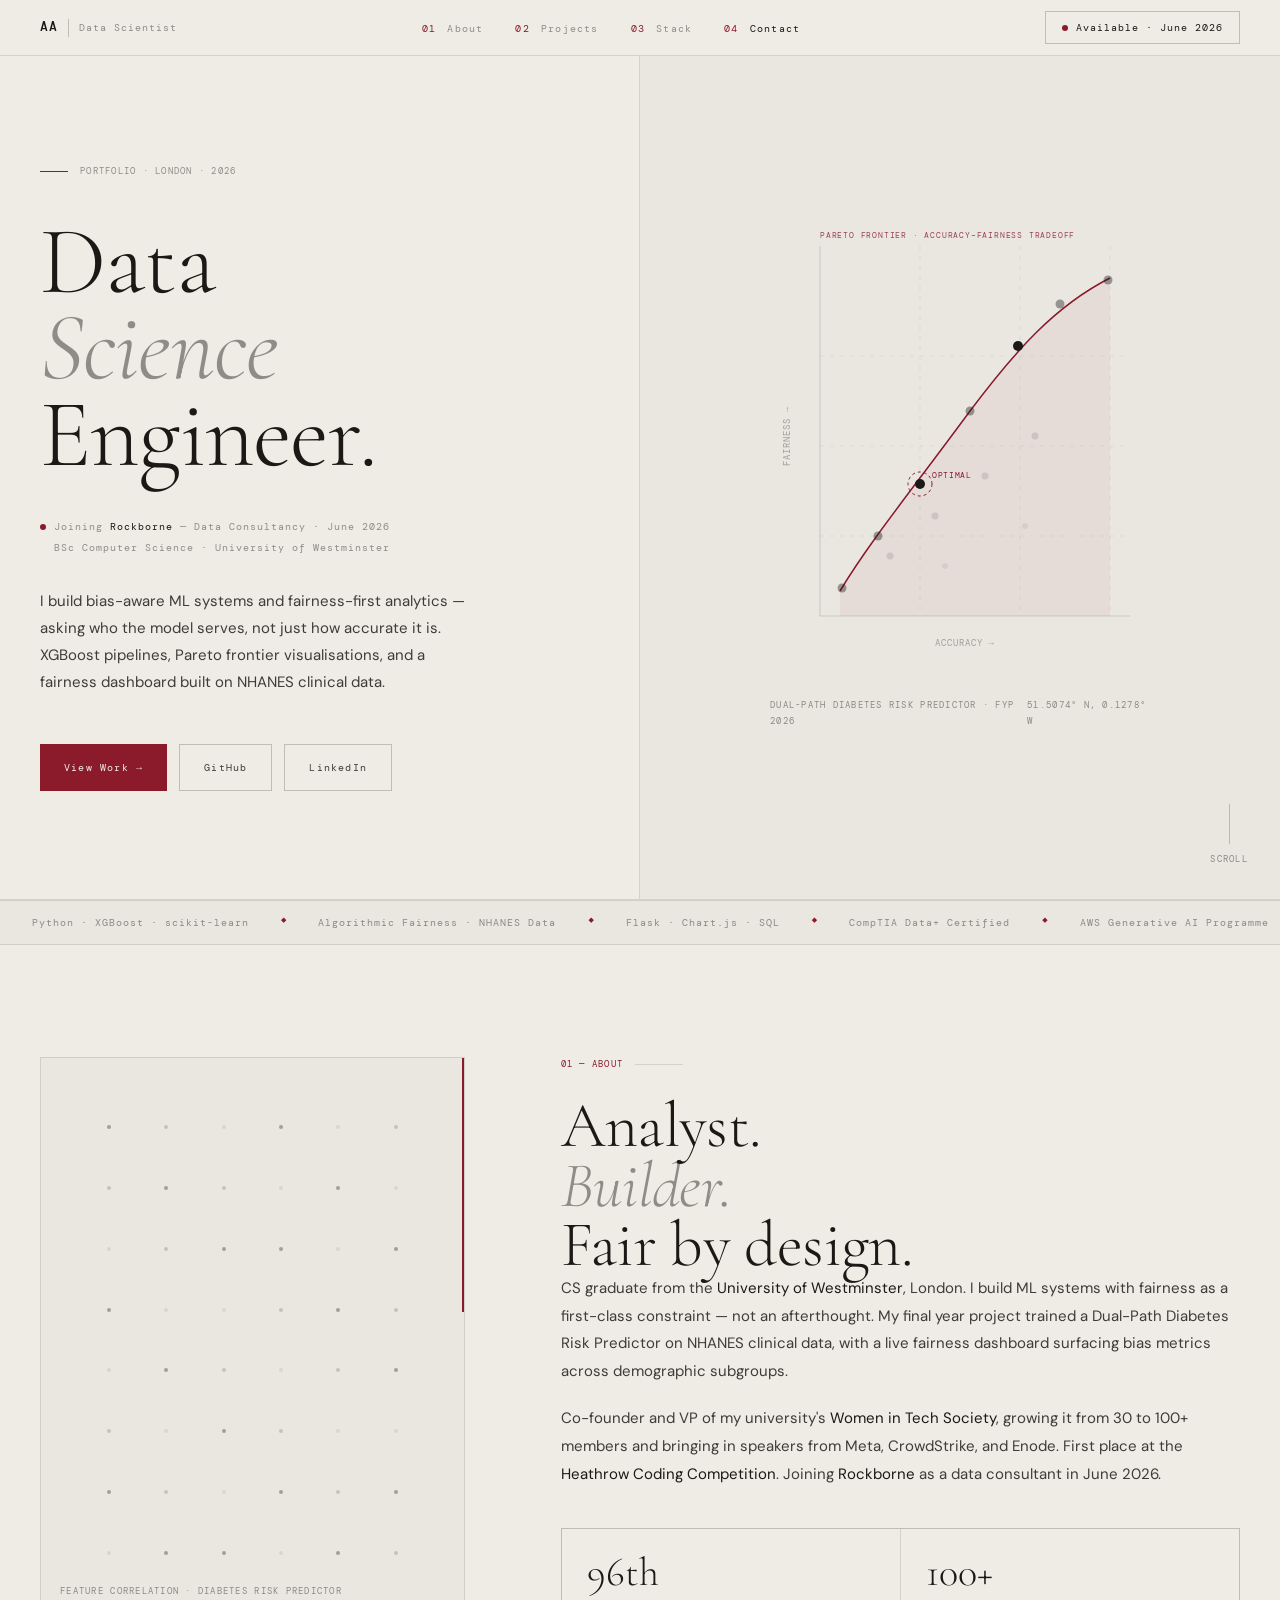
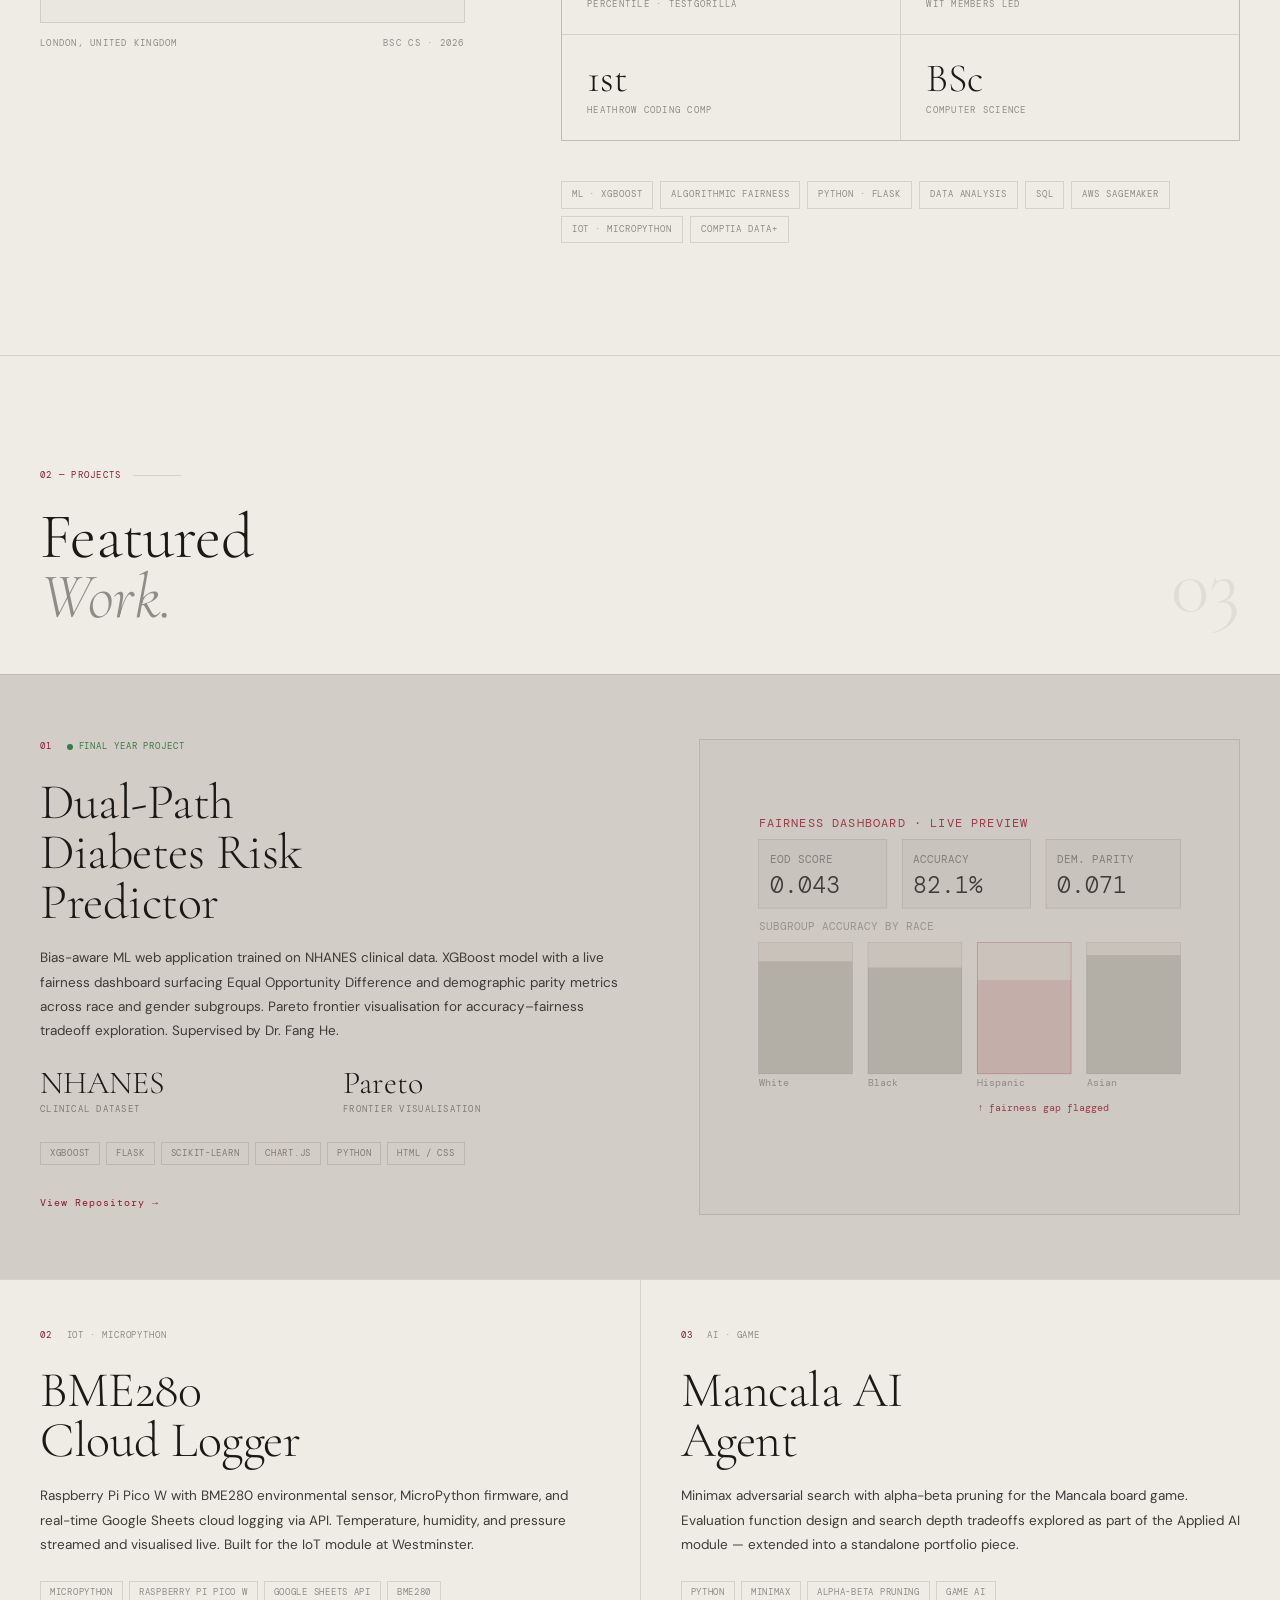
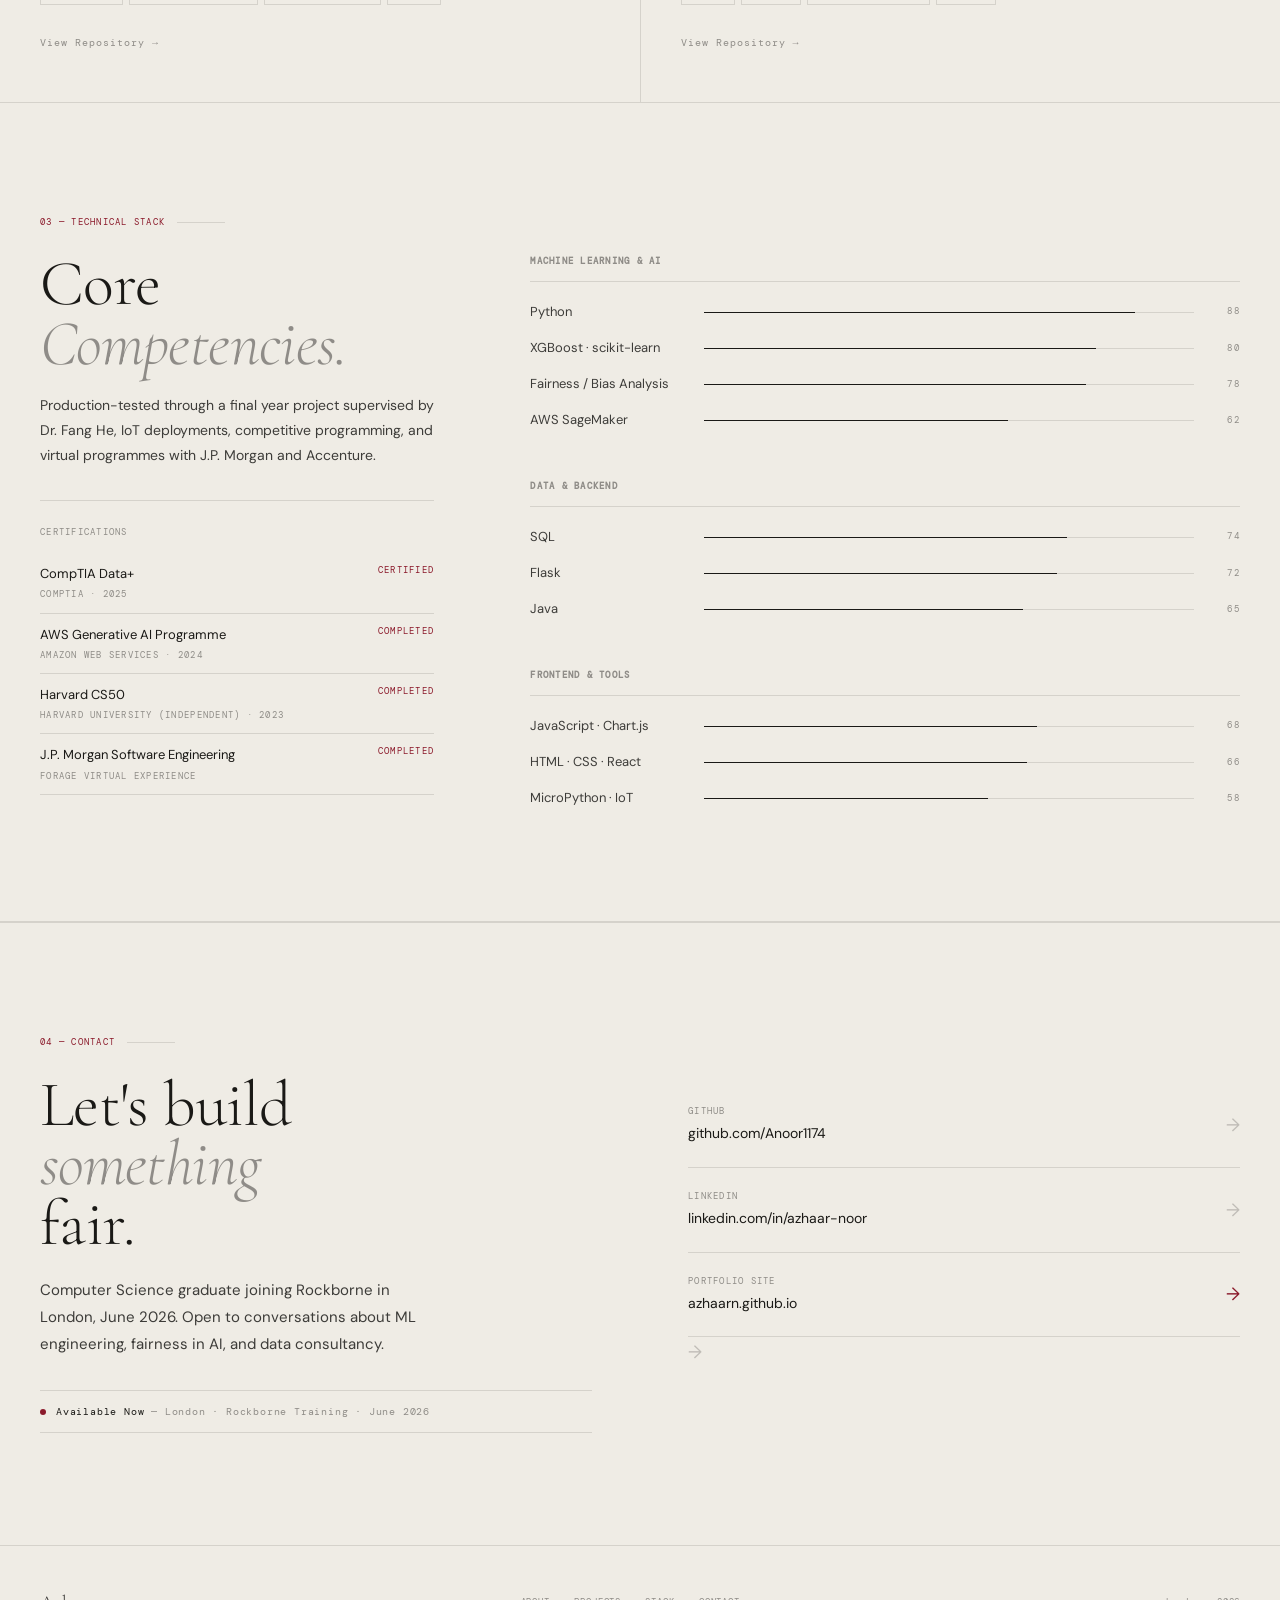
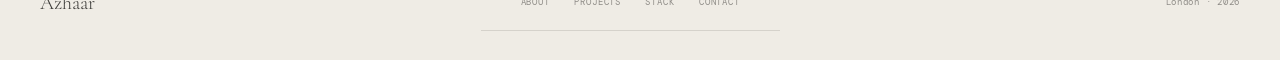
==== index.html @ 59cb91cf "updated linkes" ====
<!DOCTYPE html>
<html lang="en">
<head>
  <meta charset="UTF-8" />
  <meta name="viewport" content="width=device-width, initial-scale=1.0" />
  <title>Azhaar — Data Analyst</title>
  <meta name="description" content="Computer Science graduate building bias-aware ML systems. Joining Rockborne, London, June 2026." />
  <link rel="preconnect" href="https://fonts.googleapis.com" />
  <link rel="preconnect" href="https://fonts.gstatic.com" crossorigin />
  <link href="https://fonts.googleapis.com/css2?family=Cormorant+Garamond:ital,wght@0,300;0,400;0,600;1,300;1,400;1,600&family=DM+Mono:wght@300;400;500&family=DM+Sans:opsz,wght@9..40,300;9..40,400;9..40,500&display=swap" rel="stylesheet" />

  <style>
    /* ─── RESET ─── */
    *, *::before, *::after { margin: 0; padding: 0; box-sizing: border-box; }
    html { scroll-behavior: smooth; }

    /* ─── TOKENS ─── */
    :root {
      --bg:       #EFECE5;
      --ink:      #1a1916;
      --ink-mid:  #3d3c39;
      --ink-dim:  rgba(26,25,22,0.45);
      --ink-faint:rgba(26,25,22,0.1);
      --crimson:  #8b1a2b;
      --crimson-dim: #6b1420;
      --border:   rgba(26,25,22,0.12);
      --border-em:rgba(26,25,22,0.22);

      --serif:  'Cormorant Garamond', Georgia, serif;
      --mono:   'DM Mono', 'Courier New', monospace;
      --sans:   'DM Sans', system-ui, sans-serif;
    }

    /* ─── BASE ─── */
    body {
      background: var(--bg);
      color: var(--ink);
      font-family: var(--sans);
      font-size: 15px;
      line-height: 1.7;
      overflow-x: hidden;
    }
    a { color: inherit; text-decoration: none; }
    ul { list-style: none; }
    img { display: block; max-width: 100%; }

    /* ─── UTILITY ─── */
    .mono { font-family: var(--mono); }
    .serif { font-family: var(--serif); }
    .label {
      font-family: var(--mono);
      font-size: 9px;
      letter-spacing: 0.14em;
      text-transform: uppercase;
      color: var(--ink-dim);
    }
    .crimson { color: var(--crimson); }
    .rule-h  { height: 1px; background: var(--border); }

    /* ─── NAV ─── */
    nav {
      position: sticky;
      top: 0;
      z-index: 100;
      background: var(--bg);
      border-bottom: 1px solid var(--border);
      display: flex;
      justify-content: space-between;
      align-items: center;
      padding: 0 2.5rem;
      height: 56px;
    }
    .nav-logo {
      display: flex;
      align-items: center;
      gap: 10px;
    }
    .nav-monogram {
      font-family: var(--mono);
      font-size: 13px;
      font-weight: 500;
      letter-spacing: 0.08em;
      color: var(--ink);
    }
    .nav-sep {
      width: 1px;
      height: 18px;
      background: var(--border-em);
    }
    .nav-role {
      font-family: var(--mono);
      font-size: 10px;
      letter-spacing: 0.1em;
      color: var(--ink-dim);
    }
    .nav-links {
      display: flex;
      gap: 2rem;
    }
    .nav-links a {
      font-family: var(--mono);
      font-size: 10px;
      letter-spacing: 0.12em;
      color: var(--ink-dim);
      transition: color 0.2s;
    }
    .nav-links a span { color: var(--crimson); margin-right: 4px; }
    .nav-links a:hover { color: var(--ink); }
    .nav-cta {
      display: flex;
      align-items: center;
      gap: 8px;
      font-family: var(--mono);
      font-size: 10px;
      letter-spacing: 0.1em;
      color: var(--ink);
      border: 1px solid var(--border-em);
      padding: 7px 16px;
      transition: border-color 0.2s, background 0.2s;
    }
    .nav-cta:hover { border-color: var(--ink); background: rgba(26,25,22,0.04); }
    .pulse-dot {
      width: 6px; height: 6px;
      border-radius: 50%;
      background: var(--crimson);
      animation: pulse 2.2s ease-in-out infinite;
      flex-shrink: 0;
    }
    @keyframes pulse { 0%,100% { opacity:1; } 50% { opacity:0.3; } }

    /* ─── HERO ─── */
    .hero {
      display: grid;
      grid-template-columns: 1fr 1fr;
      min-height: calc(100vh - 56px);
      border-bottom: 1px solid var(--border);
    }
    .hero-left {
      padding: 5rem 3.5rem 5rem 2.5rem;
      display: flex;
      flex-direction: column;
      justify-content: center;
      border-right: 1px solid var(--border);
    }
    .hero-eyebrow {
      display: flex;
      align-items: center;
      gap: 12px;
      margin-bottom: 2.5rem;
    }
    .eyebrow-rule { width: 28px; height: 1px; background: var(--crimson); }
    .hero-h1 {
      font-family: var(--serif);
      font-size: clamp(56px, 7.5vw, 100px);
      font-weight: 300;
      line-height: 0.9;
      letter-spacing: -0.01em;
      margin-bottom: 2.5rem;
      color: var(--ink);
    }
    .hero-h1 em {
      font-style: italic;
      color: var(--ink-dim);
    }
    .hero-status {
      display: flex;
      flex-direction: column;
      gap: 4px;
      margin-bottom: 2rem;
    }
    .status-line {
      display: flex;
      align-items: center;
      gap: 8px;
      font-family: var(--mono);
      font-size: 10px;
      letter-spacing: 0.1em;
      color: var(--ink-dim);
    }
    .status-line strong { color: var(--ink); font-weight: 400; }
    .hero-desc {
      font-size: 15px;
      line-height: 1.8;
      color: var(--ink-mid);
      max-width: 440px;
      margin-bottom: 3rem;
    }
    .hero-actions {
      display: flex;
      gap: 12px;
      flex-wrap: wrap;
    }
    .btn-primary {
      display: inline-flex;
      align-items: center;
      gap: 10px;
      background: var(--crimson);
      color: #EFECE5;
      font-family: var(--mono);
      font-size: 10px;
      letter-spacing: 0.12em;
      padding: 14px 24px;
      transition: background 0.2s;
    }
    .btn-primary:hover { background: var(--crimson-dim); }
    .btn-outline {
      display: inline-flex;
      align-items: center;
      gap: 8px;
      border: 1px solid var(--border-em);
      color: var(--ink-mid);
      font-family: var(--mono);
      font-size: 10px;
      letter-spacing: 0.12em;
      padding: 14px 24px;
      transition: border-color 0.2s, color 0.2s;
    }
    .btn-outline:hover { border-color: var(--ink); color: var(--ink); }

    /* ─── HERO RIGHT (Pareto art panel) ─── */
    .hero-right {
      position: relative;
      display: flex;
      flex-direction: column;
      align-items: center;
      justify-content: center;
      padding: 3rem 2rem;
      background: rgba(26,25,22,0.02);
    }
    .pareto-wrap {
      width: 100%;
      max-width: 380px;
      position: relative;
    }
    .pareto-caption {
      margin-top: 1.5rem;
      display: flex;
      justify-content: space-between;
      align-items: center;
    }
    .hero-corner-badge {
      position: absolute;
      top: 1.5rem;
      right: 1.5rem;
      display: flex;
      flex-direction: column;
      align-items: flex-end;
      gap: 4px;
    }
    .hero-scroll {
      position: absolute;
      bottom: 2rem;
      right: 2rem;
      display: flex;
      flex-direction: column;
      align-items: center;
      gap: 8px;
    }
    .scroll-line-v {
      width: 1px;
      height: 40px;
      background: var(--border-em);
    }

    /* ─── MARQUEE ─── */
    .marquee {
      border-top: 1px solid var(--border);
      border-bottom: 1px solid var(--border);
      padding: 13px 0;
      overflow: hidden;
      background: rgba(26,25,22,0.02);
    }
    .marquee-track {
      display: flex;
      white-space: nowrap;
      animation: marquee 35s linear infinite;
    }
    @keyframes marquee { from { transform: translateX(0); } to { transform: translateX(-50%); } }
    .mq-item {
      font-family: var(--mono);
      font-size: 10px;
      letter-spacing: 0.1em;
      color: var(--ink-dim);
      padding: 0 2rem;
    }
    .mq-dot { color: var(--crimson); font-size: 7px; }

    /* ─── SECTION SHARED ─── */
    .section-eyebrow {
      display: flex;
      align-items: center;
      gap: 12px;
      margin-bottom: 1.5rem;
    }
    .eyebrow-rule-grow {
      flex: 1;
      max-width: 48px;
      height: 1px;
      background: var(--border);
    }
    .section-h2 {
      font-family: var(--serif);
      font-size: clamp(40px, 5vw, 72px);
      font-weight: 300;
      line-height: 0.93;
      letter-spacing: -0.01em;
      color: var(--ink);
    }
    .section-h2 em { font-style: italic; color: var(--ink-dim); }

    /* ─── ABOUT ─── */
    #about {
      padding: 7rem 2.5rem;
      border-bottom: 1px solid var(--border);
    }
    .about-grid {
      display: grid;
      grid-template-columns: 1fr 1.6fr;
      gap: 6rem;
      align-items: start;
    }
    .about-art {
      position: relative;
      aspect-ratio: 3/4;
      border: 1px solid var(--border);
      overflow: hidden;
      background: rgba(26,25,22,0.02);
    }
    .art-accent-v {
      position: absolute;
      top: 0; right: 0;
      width: 2px; height: 45%;
      background: var(--crimson);
    }
    .art-dot-grid {
      position: absolute;
      inset: 0;
      padding: 2.5rem;
      display: grid;
      grid-template-columns: repeat(6, 1fr);
      grid-template-rows: repeat(8, 1fr);
      gap: 2px;
    }
    .art-dot {
      width: 4px; height: 4px;
      border-radius: 50%;
      background: var(--ink);
      opacity: 0.08;
      align-self: center;
      justify-self: center;
    }
    .art-dot.hi { opacity: 0.35; }
    .art-dot.med { opacity: 0.18; }
    .art-label {
      position: absolute;
      bottom: 1.2rem;
      left: 1.2rem;
      right: 1.2rem;
    }
    .about-content {}
    .about-body p {
      font-size: 15px;
      line-height: 1.85;
      color: var(--ink-mid);
      margin-bottom: 1.2rem;
    }
    .about-body strong { color: var(--ink); font-weight: 400; }
    .stats-grid {
      display: grid;
      grid-template-columns: 1fr 1fr;
      gap: 1px;
      background: var(--border);
      border: 1px solid var(--border);
      margin: 2.5rem 0;
    }
    .stat-cell {
      padding: 1.4rem 1.6rem;
      background: var(--bg);
    }
    .stat-val {
      display: block;
      font-family: var(--serif);
      font-size: 40px;
      font-weight: 300;
      color: var(--ink);
      line-height: 1;
    }
    .stat-lbl {
      display: block;
      margin-top: 5px;
    }
    .tag-row {
      display: flex;
      flex-wrap: wrap;
      gap: 7px;
      margin-top: 1.5rem;
    }
    .tag {
      font-family: var(--mono);
      font-size: 9px;
      letter-spacing: 0.1em;
      color: var(--ink-dim);
      border: 1px solid var(--border);
      padding: 5px 10px;
      text-transform: uppercase;
      transition: border-color 0.2s, color 0.2s;
    }
    .tag:hover { border-color: var(--ink); color: var(--ink); }

    /* ─── PROJECTS ─── */
    #projects {
      border-bottom: 1px solid var(--border);
    }
    .projects-head {
      padding: 7rem 2.5rem 3rem;
      display: flex;
      justify-content: space-between;
      align-items: flex-end;
      gap: 2rem;
    }
    .proj-count {
      font-family: var(--serif);
      font-size: 80px;
      font-weight: 300;
      color: rgba(26,25,22,0.07);
      line-height: 1;
      align-self: flex-end;
    }
    .proj-grid {
      display: grid;
      grid-template-columns: 1fr 1fr;
      gap: 1px;
      background: var(--border);
      border-top: 1px solid var(--border);
    }
    .proj-card {
      padding: 3rem 2.5rem;
      background: var(--bg);
      transition: background 0.2s;
    }
    .proj-card:hover { background: rgba(26,25,22,0.025); }
    .proj-card--featured {
      grid-column: span 2;
      display: grid;
      grid-template-columns: 1.1fr 1fr;
      gap: 4rem;
      padding: 4rem 2.5rem;
      background: rgba(139,26,43,0.025);
    }
    .proj-card--featured:hover { background: rgba(139,26,43,0.04); }
    .proj-meta {
      display: flex;
      align-items: center;
      gap: 14px;
      margin-bottom: 1.4rem;
    }
    .proj-idx { color: var(--crimson); }
    .proj-badge {
      display: flex;
      align-items: center;
      gap: 6px;
      font-family: var(--mono);
      font-size: 9px;
      letter-spacing: 0.1em;
      color: var(--ink-dim);
      text-transform: uppercase;
    }
    .proj-badge.live { color: #3a7a48; }
    .proj-h3 {
      font-family: var(--serif);
      font-size: clamp(30px, 4vw, 50px);
      font-weight: 300;
      line-height: 1;
      letter-spacing: -0.01em;
      color: var(--ink);
      margin-bottom: 1.2rem;
    }
    .proj-desc {
      font-size: 13.5px;
      line-height: 1.8;
      color: var(--ink-mid);
      margin-bottom: 1.5rem;
    }
    .proj-highlights {
      display: grid;
      grid-template-columns: repeat(2, auto);
      gap: 1.5rem;
      margin-bottom: 1.5rem;
    }
    .hi-val {
      display: block;
      font-family: var(--serif);
      font-size: 32px;
      font-weight: 300;
      color: var(--ink);
      line-height: 1;
    }
    .hi-lbl { display: block; margin-top: 3px; }
    .proj-tags { display: flex; flex-wrap: wrap; gap: 6px; margin-bottom: 1.5rem; }
    .proj-tag {
      font-family: var(--mono);
      font-size: 9px;
      letter-spacing: 0.08em;
      color: var(--ink-dim);
      border: 1px solid var(--border);
      padding: 3px 9px;
      text-transform: uppercase;
    }
    .proj-link {
      font-family: var(--mono);
      font-size: 10px;
      letter-spacing: 0.1em;
      color: var(--ink-dim);
      transition: color 0.2s;
    }
    .proj-link:hover { color: var(--ink); }
    .proj-link.primary { color: var(--crimson); }
    .proj-link.primary:hover { color: var(--crimson-dim); }
    .proj-visual {
      border: 1px solid var(--border);
      background: rgba(26,25,22,0.02);
      position: relative;
      display: flex;
      align-items: center;
      justify-content: center;
      overflow: hidden;
      min-height: 260px;
    }

    /* ─── STACK ─── */
    #stack {
      padding: 7rem 2.5rem;
      border-bottom: 1px solid var(--border);
    }
    .stack-grid {
      display: grid;
      grid-template-columns: 1fr 1.8fr;
      gap: 6rem;
      margin-top: 1rem;
      align-items: start;
    }
    .stack-intro-body {
      font-size: 14px;
      line-height: 1.8;
      color: var(--ink-mid);
      margin-top: 1.2rem;
    }
    .certifications {
      margin-top: 2rem;
      border-top: 1px solid var(--border);
      padding-top: 1.5rem;
    }
    .cert-item {
      display: flex;
      justify-content: space-between;
      align-items: flex-start;
      padding: 10px 0;
      border-bottom: 1px solid var(--border);
    }
    .cert-name { font-size: 13px; color: var(--ink); }
    .cert-issuer { margin-top: 2px; }
    .stack-skills { display: flex; flex-direction: column; gap: 3rem; }
    .skill-cat-title {
      font-family: var(--mono);
      font-size: 9px;
      letter-spacing: 0.14em;
      color: var(--ink-dim);
      text-transform: uppercase;
      margin-bottom: 1.2rem;
      border-bottom: 1px solid var(--border);
      padding-bottom: 0.7rem;
    }
    .skill-rows { display: flex; flex-direction: column; gap: 14px; }
    .skill-row {
      display: grid;
      grid-template-columns: 160px 1fr 32px;
      gap: 14px;
      align-items: center;
    }
    .sk-name { font-size: 13px; color: var(--ink-mid); }
    .sk-track {
      height: 1px;
      background: var(--border);
      position: relative;
    }
    .sk-fill {
      position: absolute;
      left: 0; top: 0;
      height: 1px;
      background: var(--ink);
      transition: width 1.2s cubic-bezier(0.25,1,0.5,1);
    }
    .sk-val {
      font-family: var(--mono);
      font-size: 9px;
      color: var(--ink-dim);
      text-align: right;
    }

    /* ─── CONTACT ─── */
    #contact {
      padding: 7rem 2.5rem;
    }
    .contact-grid {
      display: grid;
      grid-template-columns: 1fr 1fr;
      gap: 6rem;
      align-items: start;
    }
    .contact-desc {
      font-size: 15px;
      line-height: 1.8;
      color: var(--ink-mid);
      max-width: 400px;
      margin: 1.5rem 0 2rem;
    }
    .avail-strip {
      display: flex;
      align-items: center;
      gap: 10px;
      padding: 12px 0;
      border-top: 1px solid var(--border);
      border-bottom: 1px solid var(--border);
      font-family: var(--mono);
      font-size: 10px;
      letter-spacing: 0.08em;
      color: var(--ink-dim);
    }
    .avail-strip strong { color: var(--ink); font-weight: 400; }
    .contact-links { margin-top: 3rem; }
    .contact-link {
      display: flex;
      justify-content: space-between;
      align-items: center;
      padding: 1.3rem 0;
      border-bottom: 1px solid var(--border);
      transition: padding-left 0.25s;
    }
    .contact-link:hover { padding-left: 10px; }
    .cl-platform { margin-bottom: 3px; }
    .cl-handle {
      font-size: 14px;
      color: var(--ink);
      font-weight: 400;
    }
    .cl-arrow {
      font-size: 18px;
      color: var(--border-em);
      transition: color 0.2s;
    }
    .contact-link:hover .cl-arrow { color: var(--ink); }
    .contact-link.featured .cl-arrow { color: var(--crimson); }
    .contact-link.featured:hover .cl-arrow { color: var(--crimson-dim); }
    .contact-cta-block {
      margin-top: 2.5rem;
    }

    /* ─── FOOTER ─── */
    footer {
      border-top: 1px solid var(--border);
      padding: 1.8rem 2.5rem;
      display: flex;
      justify-content: space-between;
      align-items: center;
    }
    .footer-name {
      font-family: var(--serif);
      font-size: 20px;
      font-weight: 300;
      color: var(--ink-mid);
    }
    .footer-links { display: flex; gap: 1.5rem; }
    .footer-links a {
      font-family: var(--mono);
      font-size: 9px;
      letter-spacing: 0.1em;
      color: var(--ink-dim);
      text-transform: uppercase;
      transition: color 0.2s;
    }
    .footer-links a:hover { color: var(--ink); }
    .footer-copy {
      font-family: var(--mono);
      font-size: 9px;
      letter-spacing: 0.08em;
      color: var(--ink-dim);
    }

    /* ─── MOBILE ─── */
    @media (max-width: 860px) {
      nav { padding: 0 1.2rem; }
      .nav-links { display: none; }
      .hero { grid-template-columns: 1fr; min-height: auto; }
      .hero-right { display: none; }
      .hero-left { padding: 3.5rem 1.5rem; border-right: none; }
      .about-grid { grid-template-columns: 1fr; gap: 3rem; }
      .about-art { display: none; }
      .proj-grid { grid-template-columns: 1fr; }
      .proj-card--featured { grid-column: span 1; grid-template-columns: 1fr; }
      .proj-visual { display: none; }
      .stack-grid { grid-template-columns: 1fr; gap: 3rem; }
      .contact-grid { grid-template-columns: 1fr; gap: 3rem; }
      .projects-head { padding: 4rem 1.5rem 2rem; flex-direction: column; align-items: flex-start; }
      .proj-count { display: none; }
      #about, #stack, #contact { padding: 4rem 1.5rem; }
      .proj-card, .proj-card--featured { padding: 2.5rem 1.5rem; }
      footer { flex-direction: column; gap: 1rem; text-align: center; }
    }

    /* ─── SCROLL REVEAL ─── */
    .reveal {
      opacity: 0;
      transform: translateY(24px);
      transition: opacity 0.7s ease, transform 0.7s ease;
    }
    .reveal.visible {
      opacity: 1;
      transform: translateY(0);
    }
    .reveal-delay-1 { transition-delay: 0.1s; }
    .reveal-delay-2 { transition-delay: 0.2s; }
    .reveal-delay-3 { transition-delay: 0.3s; }

    @media (prefers-reduced-motion: reduce) {
      .reveal { opacity: 1; transform: none; transition: none; }
      .marquee-track { animation: none; }
      .pulse-dot { animation: none; }
    }
  </style>
</head>
<body>

  <!-- ═══════════════════════════════════════ NAV ═══ -->
  <nav>
    <a class="nav-logo" href="#">
      <span class="nav-monogram">AA</span>
      <span class="nav-sep"></span>
      <span class="nav-role">Data Scientist</span>
    </a>
    <ul class="nav-links">
      <li><a href="#about"><span>01</span> About</a></li>
      <li><a href="#projects"><span>02</span> Projects</a></li>
      <li><a href="#stack"><span>03</span> Stack</a></li>
      <li><a href="#contact"><span>04</span> Contact</a></li>
    </ul>
    <a href="#contact" class="nav-cta">
      <span class="pulse-dot"></span>
      Available · June 2026
    </a>
  </nav>

  <!-- ═══════════════════════════════════════ HERO ═══ -->
  <section class="hero">
    <div class="hero-left">
      <div class="hero-eyebrow">
        <span class="eyebrow-rule"></span>
        <span class="label">Portfolio · London · 2026</span>
      </div>
      <h1 class="hero-h1">
        Data<br>
        <em>Science</em><br>
        Engineer.
      </h1>
      <div class="hero-status">
        <div class="status-line">
          <span class="pulse-dot"></span>
          <span>Joining <strong>Rockborne</strong> — Data Consultancy · June 2026</span>
        </div>
        <div class="status-line">
          <span style="width:6px;height:6px;flex-shrink:0"></span>
          <span>BSc Computer Science · University of Westminster</span>
        </div>
      </div>
      <p class="hero-desc">
        I build bias-aware ML systems and fairness-first analytics — asking who the model serves, not just how accurate it is. XGBoost pipelines, Pareto frontier visualisations, and a fairness dashboard built on NHANES clinical data.
      </p>
      <div class="hero-actions">
        <a href="#projects" class="btn-primary">View Work →</a>
        <a href="https://github.com/Anoor1174/diabetes-predictor" target="_blank" rel="noopener" class="btn-outline">GitHub</a>
        <a href="www.linkedin.com/in/azhaar-noor" target="_blank" rel="noopener" class="btn-outline">LinkedIn</a>
      </div>
    </div>

    <div class="hero-right">
      <!-- Pareto frontier — the visual signature -->
      <div class="pareto-wrap">
        <svg viewBox="0 0 380 440" xmlns="http://www.w3.org/2000/svg" style="width:100%;height:auto">
          <!-- axes -->
          <line x1="50" y1="20" x2="50" y2="390" stroke="rgba(26,25,22,0.15)" stroke-width="1"/>
          <line x1="50" y1="390" x2="360" y2="390" stroke="rgba(26,25,22,0.15)" stroke-width="1"/>
          <!-- grid -->
          <line x1="50" y1="130" x2="360" y2="130" stroke="rgba(26,25,22,0.06)" stroke-width="1" stroke-dasharray="4 6"/>
          <line x1="50" y1="220" x2="360" y2="220" stroke="rgba(26,25,22,0.06)" stroke-width="1" stroke-dasharray="4 6"/>
          <line x1="50" y1="310" x2="360" y2="310" stroke="rgba(26,25,22,0.06)" stroke-width="1" stroke-dasharray="4 6"/>
          <line x1="150" y1="20" x2="150" y2="390" stroke="rgba(26,25,22,0.06)" stroke-width="1" stroke-dasharray="4 6"/>
          <line x1="250" y1="20" x2="250" y2="390" stroke="rgba(26,25,22,0.06)" stroke-width="1" stroke-dasharray="4 6"/>
          <line x1="340" y1="20" x2="340" y2="390" stroke="rgba(26,25,22,0.06)" stroke-width="1" stroke-dasharray="4 6"/>
          <!-- dominated region fill -->
          <path d="M70,365 C100,315 145,260 200,185 C245,125 285,80 340,52 L340,390 L70,390 Z"
                fill="rgba(139,26,43,0.05)"/>
          <!-- frontier — light bg so we use ink stroke -->
          <path d="M70,365 C100,315 145,260 200,185 C245,125 285,80 340,52"
                stroke="rgba(26,25,22,0.18)" stroke-width="1" fill="none"/>
          <!-- crimson frontier highlight -->
          <path d="M70,365 C100,315 145,260 200,185 C245,125 285,80 340,52"
                stroke="#8b1a2b" stroke-width="1.5" fill="none"/>
          <!-- dominated (off-frontier) points -->
          <circle cx="120" cy="330" r="3.5" fill="rgba(26,25,22,0.12)"/>
          <circle cx="165" cy="290" r="3.5" fill="rgba(26,25,22,0.12)"/>
          <circle cx="215" cy="250" r="3.5" fill="rgba(26,25,22,0.12)"/>
          <circle cx="265" cy="210" r="3.5" fill="rgba(26,25,22,0.12)"/>
          <circle cx="175" cy="340" r="3" fill="rgba(26,25,22,0.07)"/>
          <circle cx="255" cy="300" r="3" fill="rgba(26,25,22,0.07)"/>
          <!-- Pareto-optimal points (on frontier) -->
          <circle cx="72"  cy="362" r="4.5" fill="rgba(26,25,22,0.4)"/>
          <circle cx="108" cy="310" r="4.5" fill="rgba(26,25,22,0.4)"/>
          <circle cx="150" cy="258" r="5"   fill="var(--ink)"/>
          <circle cx="200" cy="185" r="4.5" fill="rgba(26,25,22,0.4)"/>
          <circle cx="248" cy="120" r="5"   fill="var(--ink)"/>
          <circle cx="290" cy="78"  r="4.5" fill="rgba(26,25,22,0.4)"/>
          <circle cx="338" cy="54"  r="4.5" fill="rgba(26,25,22,0.4)"/>
          <!-- selected point ring -->
          <circle cx="150" cy="258" r="12" fill="none" stroke="#8b1a2b" stroke-width="1" stroke-dasharray="3 3"/>
          <text x="162" y="252" font-family="DM Mono, monospace" font-size="8" fill="#8b1a2b" letter-spacing="0.08em">OPTIMAL</text>
          <!-- axis labels -->
          <text x="195" y="420" font-family="DM Mono, monospace" font-size="9" fill="rgba(26,25,22,0.35)" letter-spacing="0.1em" text-anchor="middle">ACCURACY →</text>
          <text x="20" y="210" font-family="DM Mono, monospace" font-size="9" fill="rgba(26,25,22,0.35)" letter-spacing="0.1em" text-anchor="middle" transform="rotate(-90,20,210)">FAIRNESS →</text>
          <!-- panel title -->
          <text x="50" y="12" font-family="DM Mono, monospace" font-size="8" fill="rgba(139,26,43,0.8)" letter-spacing="0.1em">PARETO FRONTIER · ACCURACY–FAIRNESS TRADEOFF</text>
        </svg>
        <div class="pareto-caption">
          <span class="label">Dual-Path Diabetes Risk Predictor · FYP 2026</span>
          <span class="label">51.5074° N, 0.1278° W</span>
        </div>
      </div>
      <div class="hero-scroll">
        <div class="scroll-line-v"></div>
        <span class="label">Scroll</span>
      </div>
    </div>
  </section>

  <!-- ═══════════════════════════════════════ MARQUEE ═══ -->
  <div class="marquee" aria-hidden="true">
    <div class="marquee-track">
      <span class="mq-item">Python · XGBoost · scikit-learn</span><span class="mq-dot">◆</span>
      <span class="mq-item">Algorithmic Fairness · NHANES Data</span><span class="mq-dot">◆</span>
      <span class="mq-item">Flask · Chart.js · SQL</span><span class="mq-dot">◆</span>
      <span class="mq-item">CompTIA Data+ Certified</span><span class="mq-dot">◆</span>
      <span class="mq-item">AWS Generative AI Programme</span><span class="mq-dot">◆</span>
      <span class="mq-item">Women in Tech Society VP · 100+ Members</span><span class="mq-dot">◆</span>
      <span class="mq-item">Rockborne · Data Consultancy · 2026</span><span class="mq-dot">◆</span>
      <span class="mq-item">Heathrow Coding Competition · 1st Place</span><span class="mq-dot">◆</span>
      <span class="mq-item">Harvard CS50 · J.P. Morgan Virtual Experience</span><span class="mq-dot">◆</span>
      <span class="mq-item">Python · XGBoost · scikit-learn</span><span class="mq-dot">◆</span>
      <span class="mq-item">Algorithmic Fairness · NHANES Data</span><span class="mq-dot">◆</span>
      <span class="mq-item">Flask · Chart.js · SQL</span><span class="mq-dot">◆</span>
      <span class="mq-item">CompTIA Data+ Certified</span><span class="mq-dot">◆</span>
      <span class="mq-item">AWS Generative AI Programme</span><span class="mq-dot">◆</span>
      <span class="mq-item">Women in Tech Society VP · 100+ Members</span><span class="mq-dot">◆</span>
      <span class="mq-item">Rockborne · Data Consultancy · 2026</span><span class="mq-dot">◆</span>
      <span class="mq-item">Heathrow Coding Competition · 1st Place</span><span class="mq-dot">◆</span>
      <span class="mq-item">Harvard CS50 · J.P. Morgan Virtual Experience</span><span class="mq-dot">◆</span>
    </div>
  </div>

  <!-- ═══════════════════════════════════════ ABOUT ═══ -->
  <section id="about">
    <div class="about-grid">

      <!-- left column: art box -->
      <div>
        <div class="about-art reveal">
          <div class="art-accent-v"></div>
          <div class="art-dot-grid" aria-hidden="true">
            <!-- hand-picked dot intensities to suggest a heatmap / correlation matrix -->
            <div class="art-dot hi"></div><div class="art-dot med"></div><div class="art-dot"></div><div class="art-dot hi"></div><div class="art-dot"></div><div class="art-dot med"></div>
            <div class="art-dot med"></div><div class="art-dot hi"></div><div class="art-dot med"></div><div class="art-dot"></div><div class="art-dot hi"></div><div class="art-dot"></div>
            <div class="art-dot"></div><div class="art-dot med"></div><div class="art-dot hi"></div><div class="art-dot hi"></div><div class="art-dot"></div><div class="art-dot hi"></div>
            <div class="art-dot hi"></div><div class="art-dot"></div><div class="art-dot"></div><div class="art-dot med"></div><div class="art-dot hi"></div><div class="art-dot med"></div>
            <div class="art-dot"></div><div class="art-dot hi"></div><div class="art-dot med"></div><div class="art-dot"></div><div class="art-dot med"></div><div class="art-dot hi"></div>
            <div class="art-dot med"></div><div class="art-dot"></div><div class="art-dot hi"></div><div class="art-dot med"></div><div class="art-dot"></div><div class="art-dot"></div>
            <div class="art-dot hi"></div><div class="art-dot med"></div><div class="art-dot"></div><div class="art-dot hi"></div><div class="art-dot med"></div><div class="art-dot hi"></div>
            <div class="art-dot"></div><div class="art-dot hi"></div><div class="art-dot hi"></div><div class="art-dot"></div><div class="art-dot hi"></div><div class="art-dot med"></div>
          </div>
          <div class="art-label">
            <span class="label">Feature correlation · Diabetes Risk Predictor</span>
          </div>
        </div>
        <div style="margin-top:0.8rem;display:flex;justify-content:space-between">
          <span class="label">London, United Kingdom</span>
          <span class="label">BSc CS · 2026</span>
        </div>
      </div>

      <!-- right column: content -->
      <div class="about-content">
        <div class="section-eyebrow">
          <span class="label crimson">01 — About</span>
          <span class="eyebrow-rule-grow"></span>
        </div>
        <h2 class="section-h2 reveal">
          Analyst.<br>
          <em>Builder.</em><br>
          Fair by design.
        </h2>
        <div class="about-body reveal reveal-delay-1">
          <p>
            CS graduate from the <strong>University of Westminster</strong>, London. I build ML systems with fairness as a first-class constraint — not an afterthought. My final year project trained a Dual-Path Diabetes Risk Predictor on NHANES clinical data, with a live fairness dashboard surfacing bias metrics across demographic subgroups.
          </p>
          <p>
            Co-founder and VP of my university's <strong>Women in Tech Society</strong>, growing it from 30 to 100+ members and bringing in speakers from Meta, CrowdStrike, and Enode. First place at the <strong>Heathrow Coding Competition</strong>. Joining <strong>Rockborne</strong> as a data consultant in June 2026.
          </p>
        </div>
        <div class="stats-grid reveal reveal-delay-2">
          <div class="stat-cell">
            <span class="stat-val">96th</span>
            <span class="stat-lbl label">percentile · TestGorilla</span>
          </div>
          <div class="stat-cell">
            <span class="stat-val">100+</span>
            <span class="stat-lbl label">WiT members led</span>
          </div>
          <div class="stat-cell">
            <span class="stat-val">1st</span>
            <span class="stat-lbl label">Heathrow Coding Comp</span>
          </div>
          <div class="stat-cell">
            <span class="stat-val">BSc</span>
            <span class="stat-lbl label">Computer Science</span>
          </div>
        </div>
        <div class="tag-row reveal reveal-delay-3">
          <span class="tag">ML · XGBoost</span>
          <span class="tag">Algorithmic Fairness</span>
          <span class="tag">Python · Flask</span>
          <span class="tag">Data Analysis</span>
          <span class="tag">SQL</span>
          <span class="tag">AWS SageMaker</span>
          <span class="tag">IoT · MicroPython</span>
          <span class="tag">CompTIA Data+</span>
        </div>
      </div>
    </div>
  </section>

  <!-- ═══════════════════════════════════════ PROJECTS ═══ -->
  <section id="projects">
    <div class="projects-head">
      <div>
        <div class="section-eyebrow">
          <span class="label crimson">02 — Projects</span>
          <span class="eyebrow-rule-grow"></span>
        </div>
        <h2 class="section-h2 reveal">Featured<br><em>Work.</em></h2>
      </div>
      <span class="proj-count" aria-hidden="true">03</span>
    </div>

    <div class="proj-grid">

      <!-- ── FEATURED: FYP ── -->
      <article class="proj-card proj-card--featured reveal">
        <div>
          <div class="proj-meta">
            <span class="label crimson proj-idx">01</span>
            <span class="proj-badge live">
              <span class="pulse-dot" style="background:#3a7a48"></span>
              Final Year Project
            </span>
          </div>
          <h3 class="proj-h3">
            Dual-Path<br>
            Diabetes Risk<br>
            Predictor
          </h3>
          <p class="proj-desc">
            Bias-aware ML web application trained on NHANES clinical data. XGBoost model with a live fairness dashboard surfacing Equal Opportunity Difference and demographic parity metrics across race and gender subgroups. Pareto frontier visualisation for accuracy–fairness tradeoff exploration. Supervised by Dr. Fang He.
          </p>
          <div class="proj-highlights">
            <div>
              <span class="hi-val">NHANES</span>
              <span class="hi-lbl label">Clinical Dataset</span>
            </div>
            <div>
              <span class="hi-val">Pareto</span>
              <span class="hi-lbl label">Frontier Visualisation</span>
            </div>
          </div>
          <ul class="proj-tags">
            <li class="proj-tag">XGBoost</li>
            <li class="proj-tag">Flask</li>
            <li class="proj-tag">scikit-learn</li>
            <li class="proj-tag">Chart.js</li>
            <li class="proj-tag">Python</li>
            <li class="proj-tag">HTML / CSS</li>
          </ul>
          <a href="https://github.com/Anoor1174/diabetes-predictor" target="_blank" rel="noopener" class="proj-link primary">
            View Repository →
          </a>
        </div>

        <!-- mini fairness dashboard -->
        <div class="proj-visual">
          <svg viewBox="0 0 290 220" xmlns="http://www.w3.org/2000/svg" style="width:90%;height:90%;padding:1rem">
            <text x="10" y="14" font-family="DM Mono,monospace" font-size="7.5" fill="rgba(139,26,43,0.8)" letter-spacing="0.1em">FAIRNESS DASHBOARD · LIVE PREVIEW</text>
            <!-- metric cards -->
            <rect x="10" y="22" width="82" height="44" fill="rgba(26,25,22,0.03)" stroke="rgba(26,25,22,0.12)" stroke-width="0.5"/>
            <text x="17" y="37" font-family="DM Mono,monospace" font-size="7" fill="rgba(26,25,22,0.4)">EOD SCORE</text>
            <text x="17" y="56" font-family="DM Mono,monospace" font-size="15" fill="rgba(26,25,22,0.8)" font-weight="300">0.043</text>
            <rect x="102" y="22" width="82" height="44" fill="rgba(26,25,22,0.03)" stroke="rgba(26,25,22,0.12)" stroke-width="0.5"/>
            <text x="109" y="37" font-family="DM Mono,monospace" font-size="7" fill="rgba(26,25,22,0.4)">ACCURACY</text>
            <text x="109" y="56" font-family="DM Mono,monospace" font-size="15" fill="rgba(26,25,22,0.8)" font-weight="300">82.1%</text>
            <rect x="194" y="22" width="86" height="44" fill="rgba(26,25,22,0.03)" stroke="rgba(26,25,22,0.12)" stroke-width="0.5"/>
            <text x="201" y="37" font-family="DM Mono,monospace" font-size="7" fill="rgba(26,25,22,0.4)">DEM. PARITY</text>
            <text x="201" y="56" font-family="DM Mono,monospace" font-size="15" fill="rgba(26,25,22,0.8)" font-weight="300">0.071</text>
            <!-- subgroup bars -->
            <text x="10" y="80" font-family="DM Mono,monospace" font-size="7" fill="rgba(26,25,22,0.3)">SUBGROUP ACCURACY BY RACE</text>
            <!-- White -->
            <rect x="10" y="88" width="60" height="84" fill="rgba(26,25,22,0.04)" stroke="rgba(26,25,22,0.1)" stroke-width="0.5"/>
            <rect x="10" y="100" width="60" height="72" fill="rgba(26,25,22,0.12)"/>
            <text x="10" y="180" font-family="DM Mono,monospace" font-size="6.5" fill="rgba(26,25,22,0.35)">White</text>
            <!-- Black -->
            <rect x="80" y="88" width="60" height="84" fill="rgba(26,25,22,0.04)" stroke="rgba(26,25,22,0.1)" stroke-width="0.5"/>
            <rect x="80" y="104" width="60" height="68" fill="rgba(26,25,22,0.12)"/>
            <text x="80" y="180" font-family="DM Mono,monospace" font-size="6.5" fill="rgba(26,25,22,0.35)">Black</text>
            <!-- Hispanic — flagged -->
            <rect x="150" y="88" width="60" height="84" fill="rgba(139,26,43,0.04)" stroke="rgba(139,26,43,0.3)" stroke-width="0.5"/>
            <rect x="150" y="112" width="60" height="60" fill="rgba(139,26,43,0.12)"/>
            <text x="150" y="180" font-family="DM Mono,monospace" font-size="6.5" fill="rgba(26,25,22,0.35)">Hispanic</text>
            <!-- Asian -->
            <rect x="220" y="88" width="60" height="84" fill="rgba(26,25,22,0.04)" stroke="rgba(26,25,22,0.1)" stroke-width="0.5"/>
            <rect x="220" y="96" width="60" height="76" fill="rgba(26,25,22,0.12)"/>
            <text x="220" y="180" font-family="DM Mono,monospace" font-size="6.5" fill="rgba(26,25,22,0.35)">Asian</text>
            <text x="150" y="196" font-family="DM Mono,monospace" font-size="6.5" fill="rgba(139,26,43,0.8)">↑ fairness gap flagged</text>
          </svg>
        </div>
      </article>

      <!-- ── PROJECT 02: IoT ── -->
      <article class="proj-card reveal">
        <div class="proj-meta">
          <span class="label crimson proj-idx">02</span>
          <span class="proj-badge">IoT · MicroPython</span>
        </div>
        <h3 class="proj-h3">BME280<br>Cloud Logger</h3>
        <p class="proj-desc">
          Raspberry Pi Pico W with BME280 environmental sensor, MicroPython firmware, and real-time Google Sheets cloud logging via API. Temperature, humidity, and pressure streamed and visualised live. Built for the IoT module at Westminster.
        </p>
        <ul class="proj-tags">
          <li class="proj-tag">MicroPython</li>
          <li class="proj-tag">Raspberry Pi Pico W</li>
          <li class="proj-tag">Google Sheets API</li>
          <li class="proj-tag">BME280</li>
        </ul>
        <a href="https://github.com/Anoor1174/BME280-Cloud-Logger" target="_blank" rel="noopener" class="proj-link">View Repository →</a>
      </article>

      <!-- ── PROJECT 03: Mancala AI ── -->
      <article class="proj-card reveal reveal-delay-1">
        <div class="proj-meta">
          <span class="label crimson proj-idx">03</span>
          <span class="proj-badge">AI · Game</span>
        </div>
        <h3 class="proj-h3">Mancala AI<br>Agent</h3>
        <p class="proj-desc">
          Minimax adversarial search with alpha-beta pruning for the Mancala board game. Evaluation function design and search depth tradeoffs explored as part of the Applied AI module — extended into a standalone portfolio piece.
        </p>
        <ul class="proj-tags">
          <li class="proj-tag">Python</li>
          <li class="proj-tag">Minimax</li>
          <li class="proj-tag">Alpha-Beta Pruning</li>
          <li class="proj-tag">Game AI</li>
        </ul>
        <a href="https://github.com/Anoor1174/Mancala-AI" target="_blank" rel="noopener" class="proj-link">View Repository →</a>
      </article>
    </div>
  </section>

  <!-- ═══════════════════════════════════════ STACK ═══ -->
  <section id="stack">
    <div class="section-eyebrow">
      <span class="label crimson">03 — Technical Stack</span>
      <span class="eyebrow-rule-grow"></span>
    </div>
    <div class="stack-grid">

      <div>
        <h2 class="section-h2 reveal">Core<br><em>Competencies.</em></h2>
        <p class="stack-intro-body reveal reveal-delay-1">
          Production-tested through a final year project supervised by Dr. Fang He, IoT deployments, competitive programming, and virtual programmes with J.P. Morgan and Accenture.
        </p>
        <div class="certifications reveal reveal-delay-2">
          <span class="label" style="display:block;margin-bottom:0.8rem">Certifications</span>
          <div class="cert-item">
            <div>
              <div class="cert-name">CompTIA Data+</div>
              <div class="cert-issuer label">CompTIA · 2025</div>
            </div>
            <span class="label crimson">Certified</span>
          </div>
          <div class="cert-item">
            <div>
              <div class="cert-name">AWS Generative AI Programme</div>
              <div class="cert-issuer label">Amazon Web Services · 2024</div>
            </div>
            <span class="label crimson">Completed</span>
          </div>
          <div class="cert-item">
            <div>
              <div class="cert-name">Harvard CS50</div>
              <div class="cert-issuer label">Harvard University (independent) · 2023</div>
            </div>
            <span class="label crimson">Completed</span>
          </div>
          <div class="cert-item">
            <div>
              <div class="cert-name">J.P. Morgan Software Engineering</div>
              <div class="cert-issuer label">Forage Virtual Experience</div>
            </div>
            <span class="label crimson">Completed</span>
          </div>
        </div>
      </div>

      <div class="stack-skills reveal reveal-delay-1">
        <div>
          <h3 class="skill-cat-title">Machine Learning & AI</h3>
          <div class="skill-rows">
            <div class="skill-row">
              <span class="sk-name">Python</span>
              <div class="sk-track"><div class="sk-fill" style="width:88%"></div></div>
              <span class="sk-val label">88</span>
            </div>
            <div class="skill-row">
              <span class="sk-name">XGBoost · scikit-learn</span>
              <div class="sk-track"><div class="sk-fill" style="width:80%"></div></div>
              <span class="sk-val label">80</span>
            </div>
            <div class="skill-row">
              <span class="sk-name">Fairness / Bias Analysis</span>
              <div class="sk-track"><div class="sk-fill" style="width:78%"></div></div>
              <span class="sk-val label">78</span>
            </div>
            <div class="skill-row">
              <span class="sk-name">AWS SageMaker</span>
              <div class="sk-track"><div class="sk-fill" style="width:62%"></div></div>
              <span class="sk-val label">62</span>
            </div>
          </div>
        </div>
        <div>
          <h3 class="skill-cat-title">Data & Backend</h3>
          <div class="skill-rows">
            <div class="skill-row">
              <span class="sk-name">SQL</span>
              <div class="sk-track"><div class="sk-fill" style="width:74%"></div></div>
              <span class="sk-val label">74</span>
            </div>
            <div class="skill-row">
              <span class="sk-name">Flask</span>
              <div class="sk-track"><div class="sk-fill" style="width:72%"></div></div>
              <span class="sk-val label">72</span>
            </div>
            <div class="skill-row">
              <span class="sk-name">Java</span>
              <div class="sk-track"><div class="sk-fill" style="width:65%"></div></div>
              <span class="sk-val label">65</span>
            </div>
          </div>
        </div>
        <div>
          <h3 class="skill-cat-title">Frontend & Tools</h3>
          <div class="skill-rows">
            <div class="skill-row">
              <span class="sk-name">JavaScript · Chart.js</span>
              <div class="sk-track"><div class="sk-fill" style="width:68%"></div></div>
              <span class="sk-val label">68</span>
            </div>
            <div class="skill-row">
              <span class="sk-name">HTML · CSS · React</span>
              <div class="sk-track"><div class="sk-fill" style="width:66%"></div></div>
              <span class="sk-val label">66</span>
            </div>
            <div class="skill-row">
              <span class="sk-name">MicroPython · IoT</span>
              <div class="sk-track"><div class="sk-fill" style="width:58%"></div></div>
              <span class="sk-val label">58</span>
            </div>
          </div>
        </div>
      </div>
    </div>
  </section>

  <!-- ═══════════════════════════════════════ CONTACT ═══ -->
  <section id="contact" style="border-top:1px solid var(--border)">
    <div class="contact-grid">
      <div>
        <div class="section-eyebrow">
          <span class="label crimson">04 — Contact</span>
          <span class="eyebrow-rule-grow"></span>
        </div>
        <h2 class="section-h2 reveal">
          Let's build<br>
          <em>something</em><br>
          fair.
        </h2>
        <p class="contact-desc reveal reveal-delay-1">
          Computer Science graduate joining Rockborne in London, June 2026. Open to conversations about ML engineering, fairness in AI, and data consultancy.
        </p>
        <div class="avail-strip reveal reveal-delay-2">
          <span class="pulse-dot"></span>
          <span><strong>Available Now</strong> — London · Rockborne Training · June 2026</span>
        </div>
      </div>

      <div class="contact-links reveal reveal-delay-1">
        <a href="https://github.com/Anoor1174" target="_blank" rel="noopener" class="contact-link">
          <div>
            <div class="cl-platform label">GitHub</div>
            <div class="cl-handle">github.com/Anoor1174</div>
          </div>
          <span class="cl-arrow">→</span>
        </a>
        <a href="www.linkedin.com/in/azhaar-noor" target="_blank" rel="noopener" class="contact-link">
          <div>
            <div class="cl-platform label">LinkedIn</div>
            <div class="cl-handle">linkedin.com/in/azhaar-noor</div>
          </div>
          <span class="cl-arrow">→</span>
        </a>
        <a href="https://github.com/Anoor1174" target="_blank" rel="noopener" class="contact-link featured">
          <div>
            <div class="cl-platform label">Portfolio Site</div>
            <div class="cl-handle">azhaarn.github.io</div>
          </div>
          <span class="cl-arrow">→</span>
        </a>
          <span class="cl-arrow">→</span>
      </div>
    </div>
  </section>

  <!-- ═══════════════════════════════════════ FOOTER ═══ -->
  <footer>
    <span class="footer-name">Azhaar</span>
    <nav class="footer-links" aria-label="Footer navigation">
      <a href="#about">About</a>
      <a href="#projects">Projects</a>
      <a href="#stack">Stack</a>
      <a href="#contact">Contact</a>
    </nav>
    <span class="footer-copy">London · 2026</span>
  </footer>

  <!-- ═══════════════════════════════════════ JS ═══ -->
  <script>
    // Scroll reveal
    const observer = new IntersectionObserver((entries) => {
      entries.forEach(el => {
        if (el.isIntersecting) {
          el.target.classList.add('visible');
          observer.unobserve(el.target);
        }
      });
    }, { threshold: 0.12 });

    document.querySelectorAll('.reveal').forEach(el => observer.observe(el));

    // Skill bar animate on scroll
    const skillObserver = new IntersectionObserver((entries) => {
      entries.forEach(entry => {
        if (entry.isIntersecting) {
          entry.target.querySelectorAll('.sk-fill').forEach(bar => {
            const w = bar.style.width;
            bar.style.width = '0%';
            requestAnimationFrame(() => {
              requestAnimationFrame(() => { bar.style.width = w; });
            });
          });
          skillObserver.unobserve(entry.target);
        }
      });
    }, { threshold: 0.3 });

    const stackSection = document.querySelector('#stack');
    if (stackSection) skillObserver.observe(stackSection);

    // Active nav link
    const sections = document.querySelectorAll('section[id]');
    const navLinks = document.querySelectorAll('.nav-links a');
    const activeObserver = new IntersectionObserver((entries) => {
      entries.forEach(entry => {
        if (entry.isIntersecting) {
          navLinks.forEach(a => {
            a.style.color = a.getAttribute('href') === '#' + entry.target.id
              ? 'var(--ink)' : '';
          });
        }
      });
    }, { rootMargin: '-40% 0px -50% 0px' });
    sections.forEach(s => activeObserver.observe(s));
  </script>
</body>
</html>
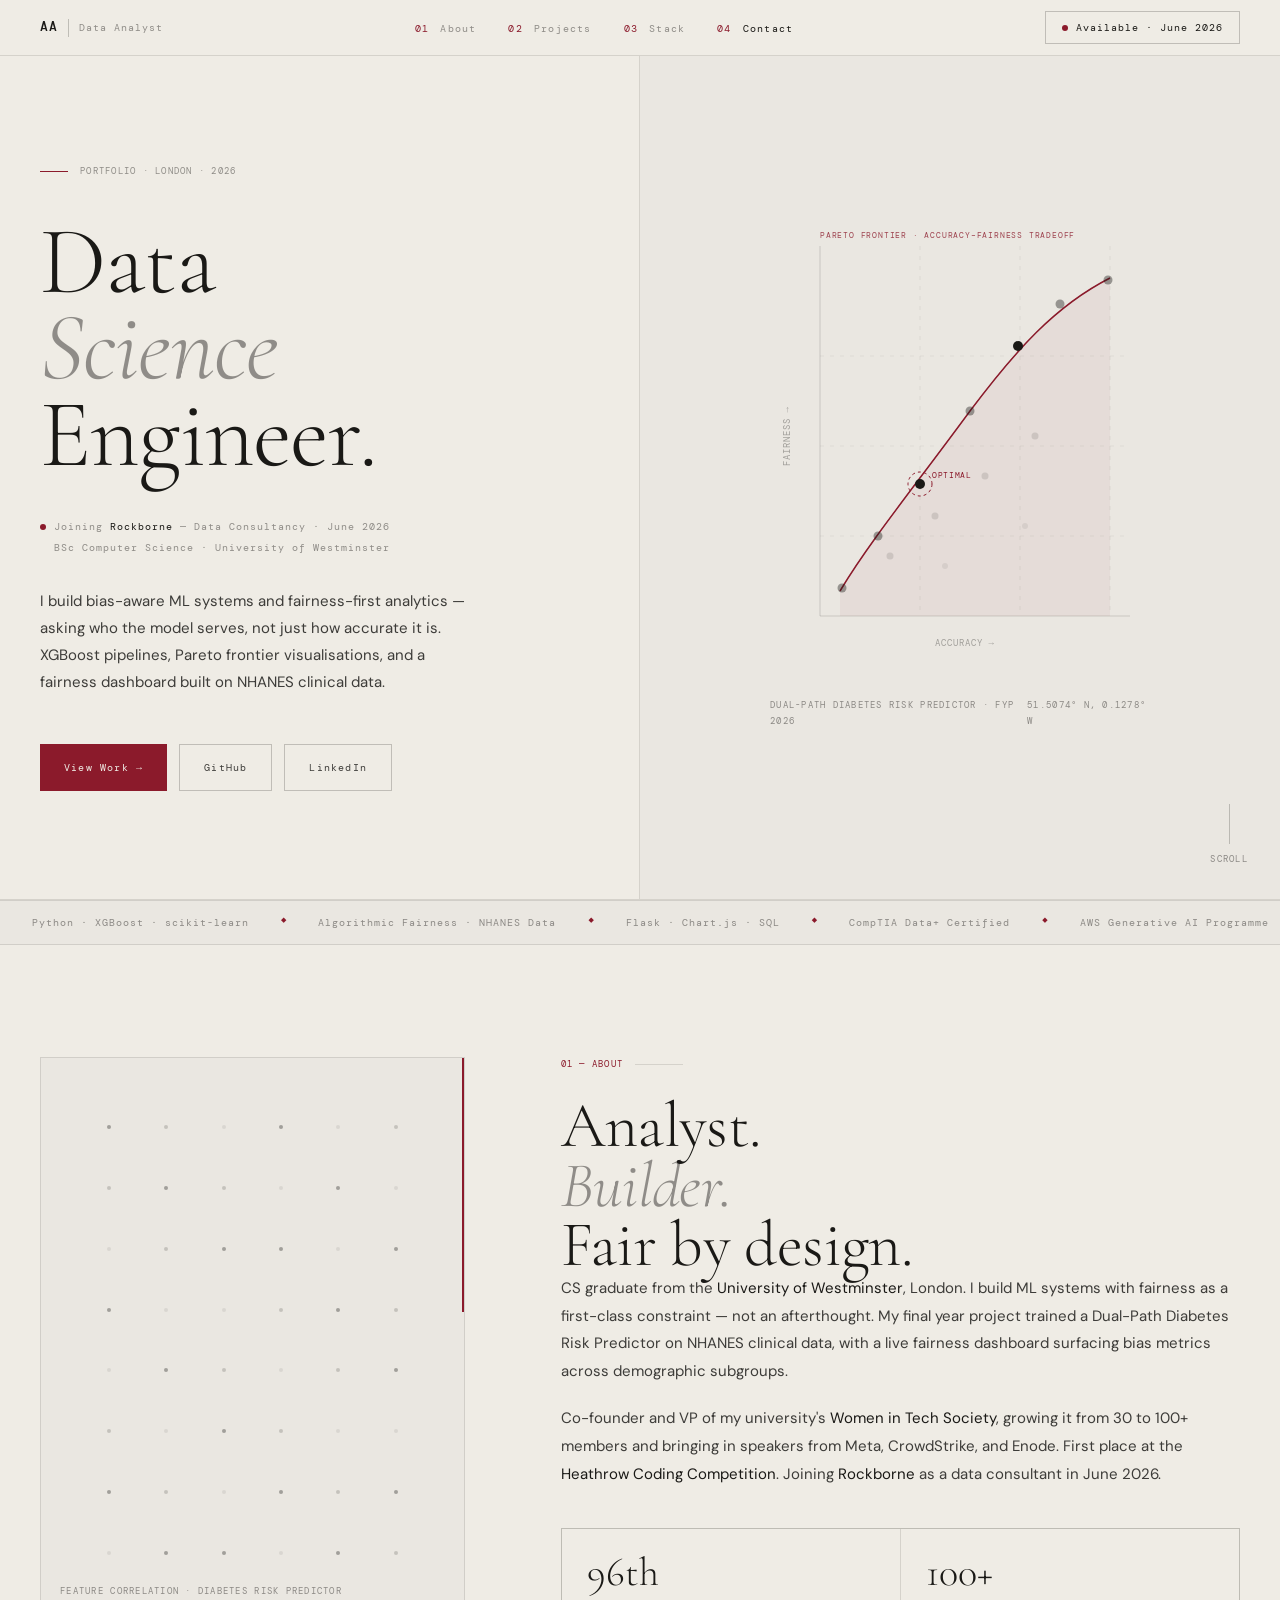
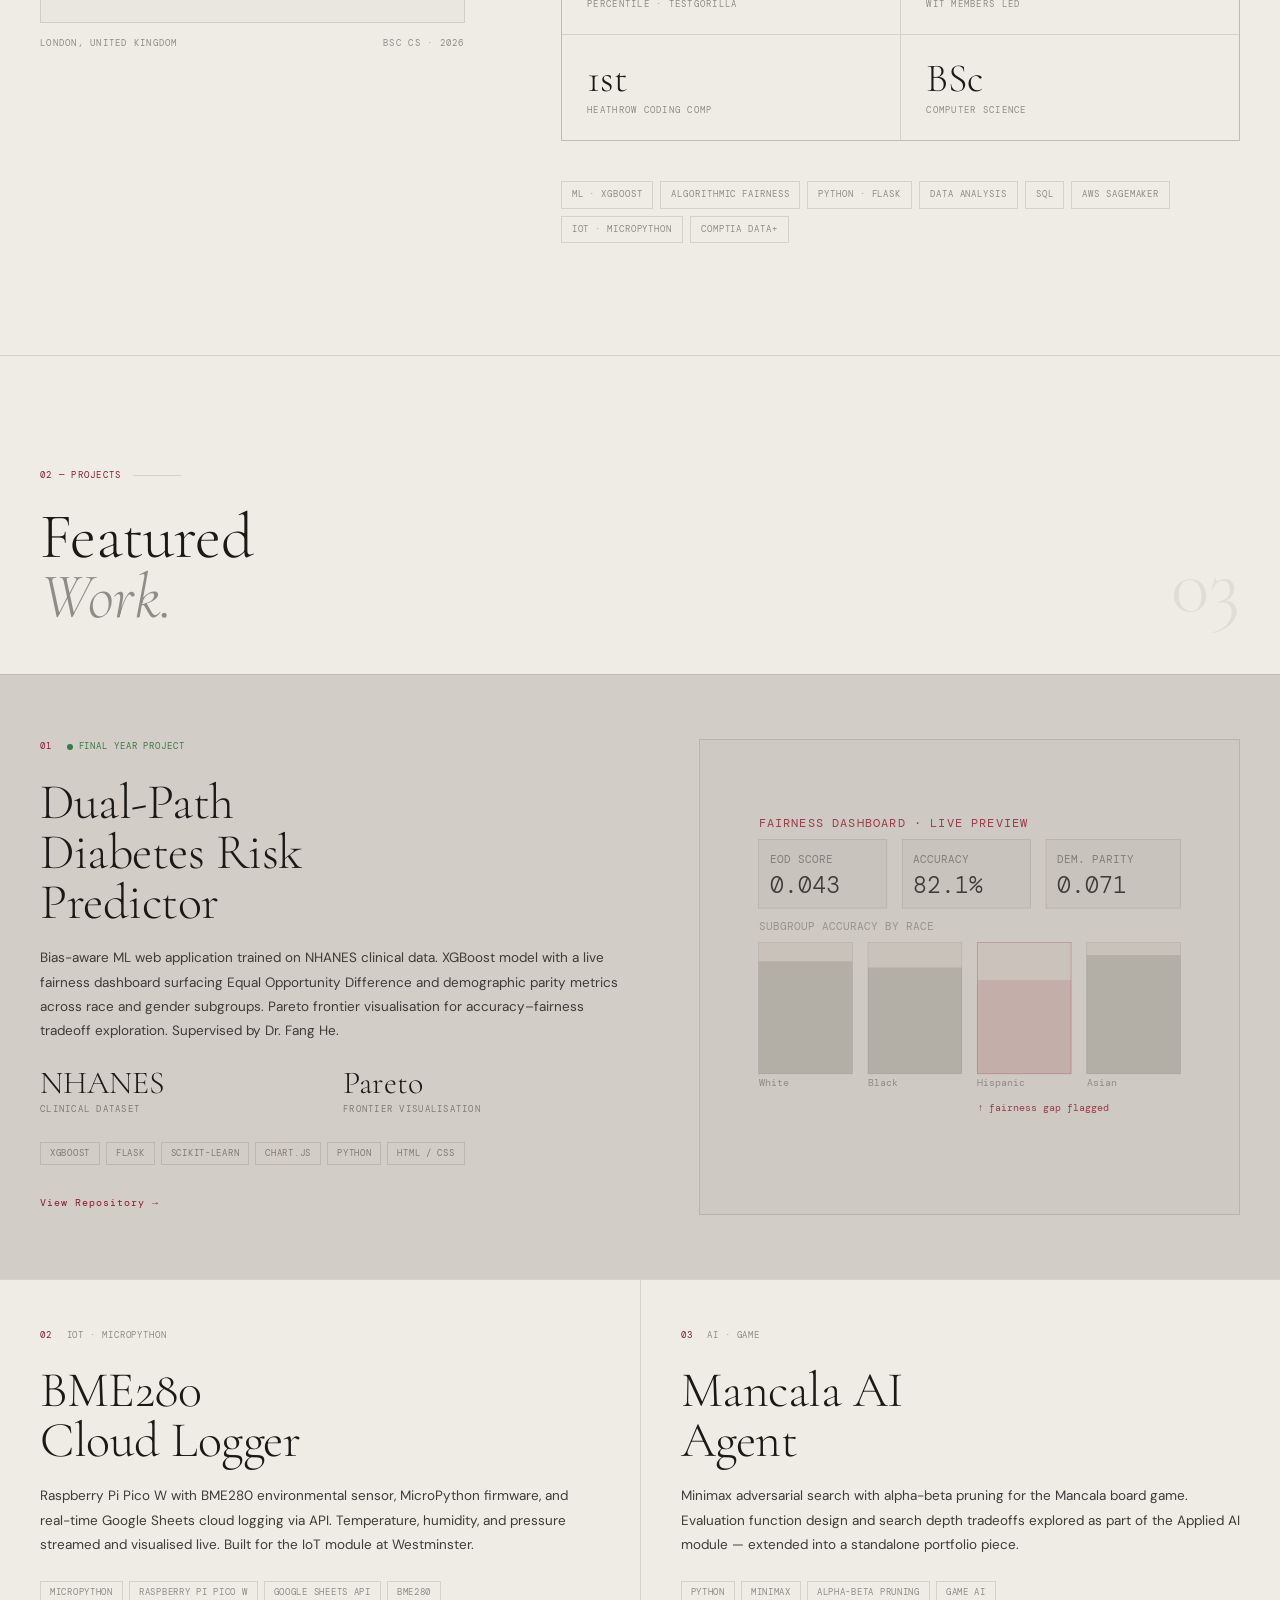
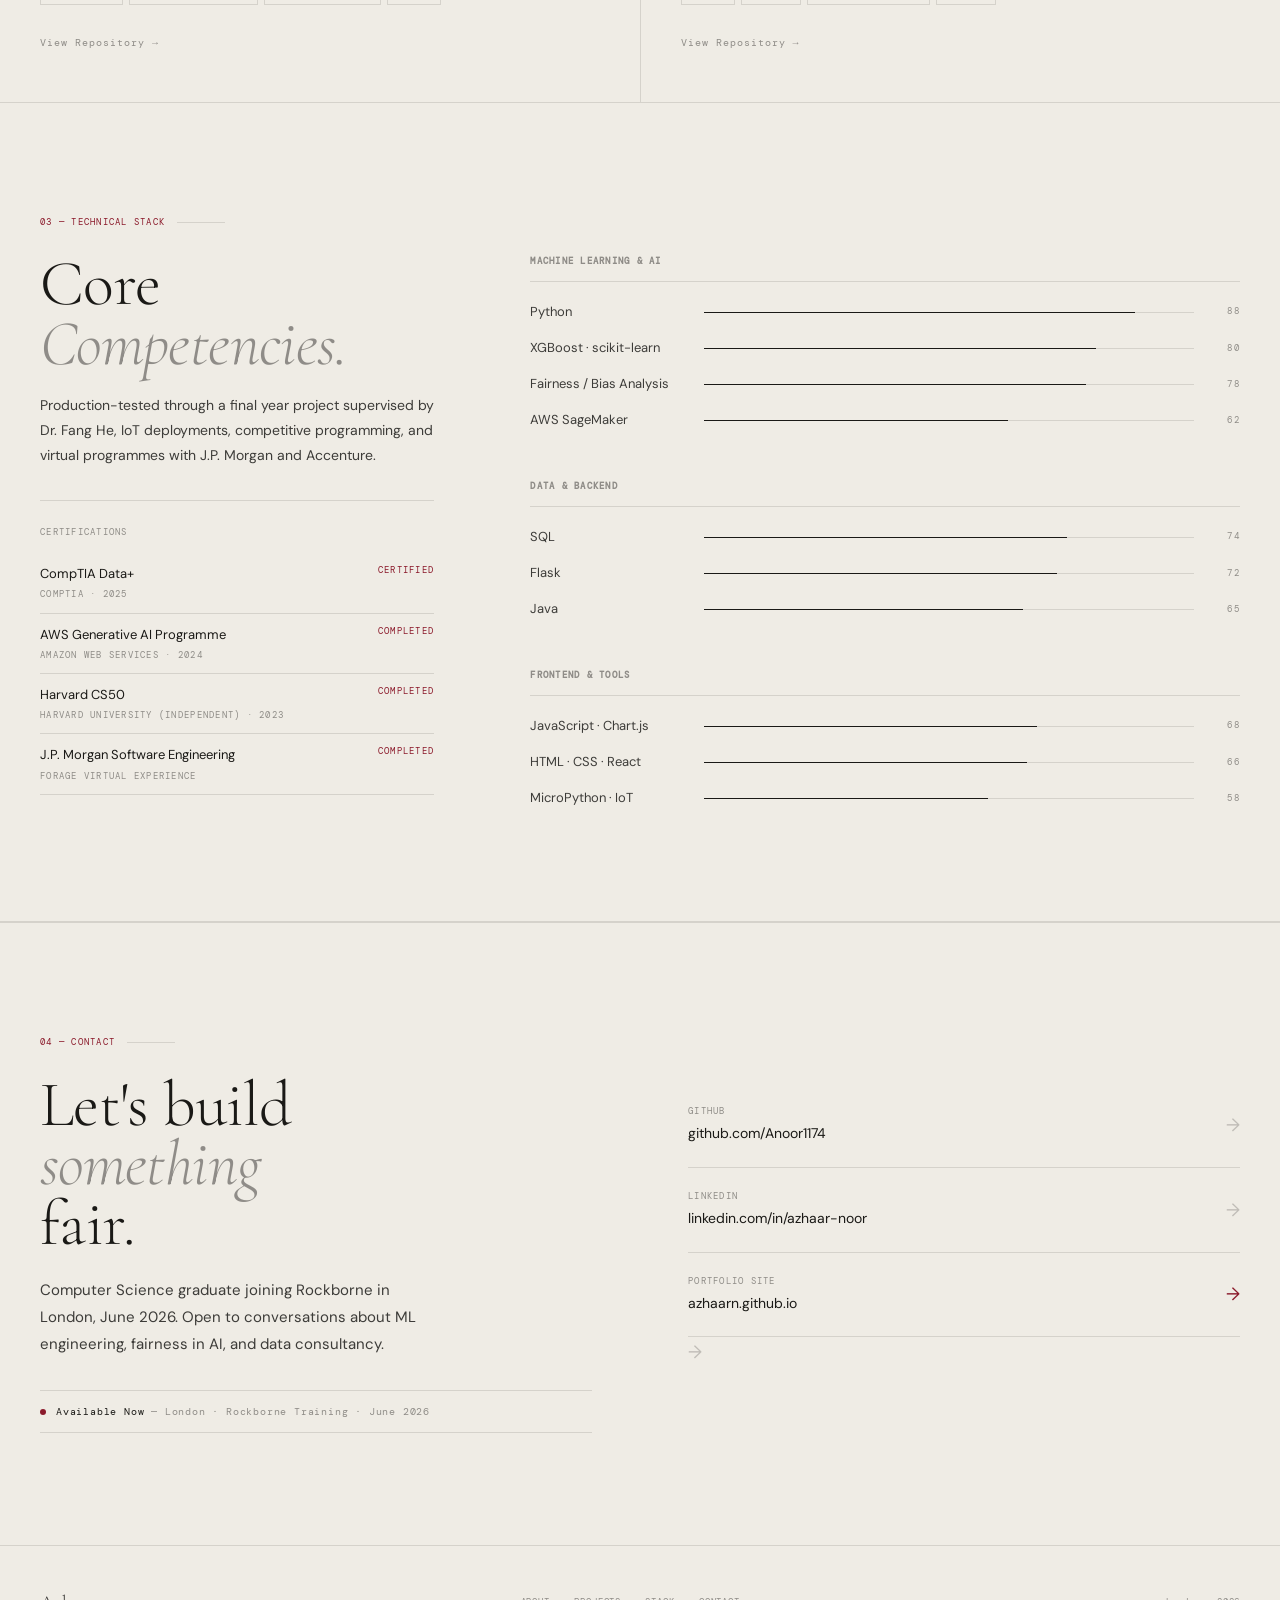
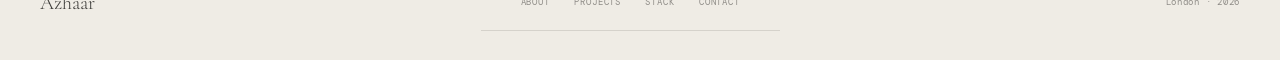
==== commit 02b28a2b: "Update Index.html" ====
--- a/index.html
+++ b/index.html
@@ -735,7 +735,7 @@
     <a class="nav-logo" href="#">
       <span class="nav-monogram">AA</span>
       <span class="nav-sep"></span>
-      <span class="nav-role">Data Scientist</span>
+      <span class="nav-role">Data Analyst</span>
     </a>
     <ul class="nav-links">
       <li><a href="#about"><span>01</span> About</a></li>
@@ -777,7 +777,7 @@
       <div class="hero-actions">
         <a href="#projects" class="btn-primary">View Work →</a>
         <a href="https://github.com/Anoor1174/diabetes-predictor" target="_blank" rel="noopener" class="btn-outline">GitHub</a>
-        <a href="www.linkedin.com/in/azhaar-noor" target="_blank" rel="noopener" class="btn-outline">LinkedIn</a>
+        <a href="https://www.linkedin.com/in/azhaar-noor" target="_blank" rel="noopener" class="btn-outline">LinkedIn</a>
       </div>
     </div>
 
@@ -1223,7 +1223,7 @@
           </div>
           <span class="cl-arrow">→</span>
         </a>
-        <a href="www.linkedin.com/in/azhaar-noor" target="_blank" rel="noopener" class="contact-link">
+        <a href="https://www.linkedin.com/in/azhaar-noor" target="_blank" rel="noopener" class="contact-link">
           <div>
             <div class="cl-platform label">LinkedIn</div>
             <div class="cl-handle">linkedin.com/in/azhaar-noor</div>
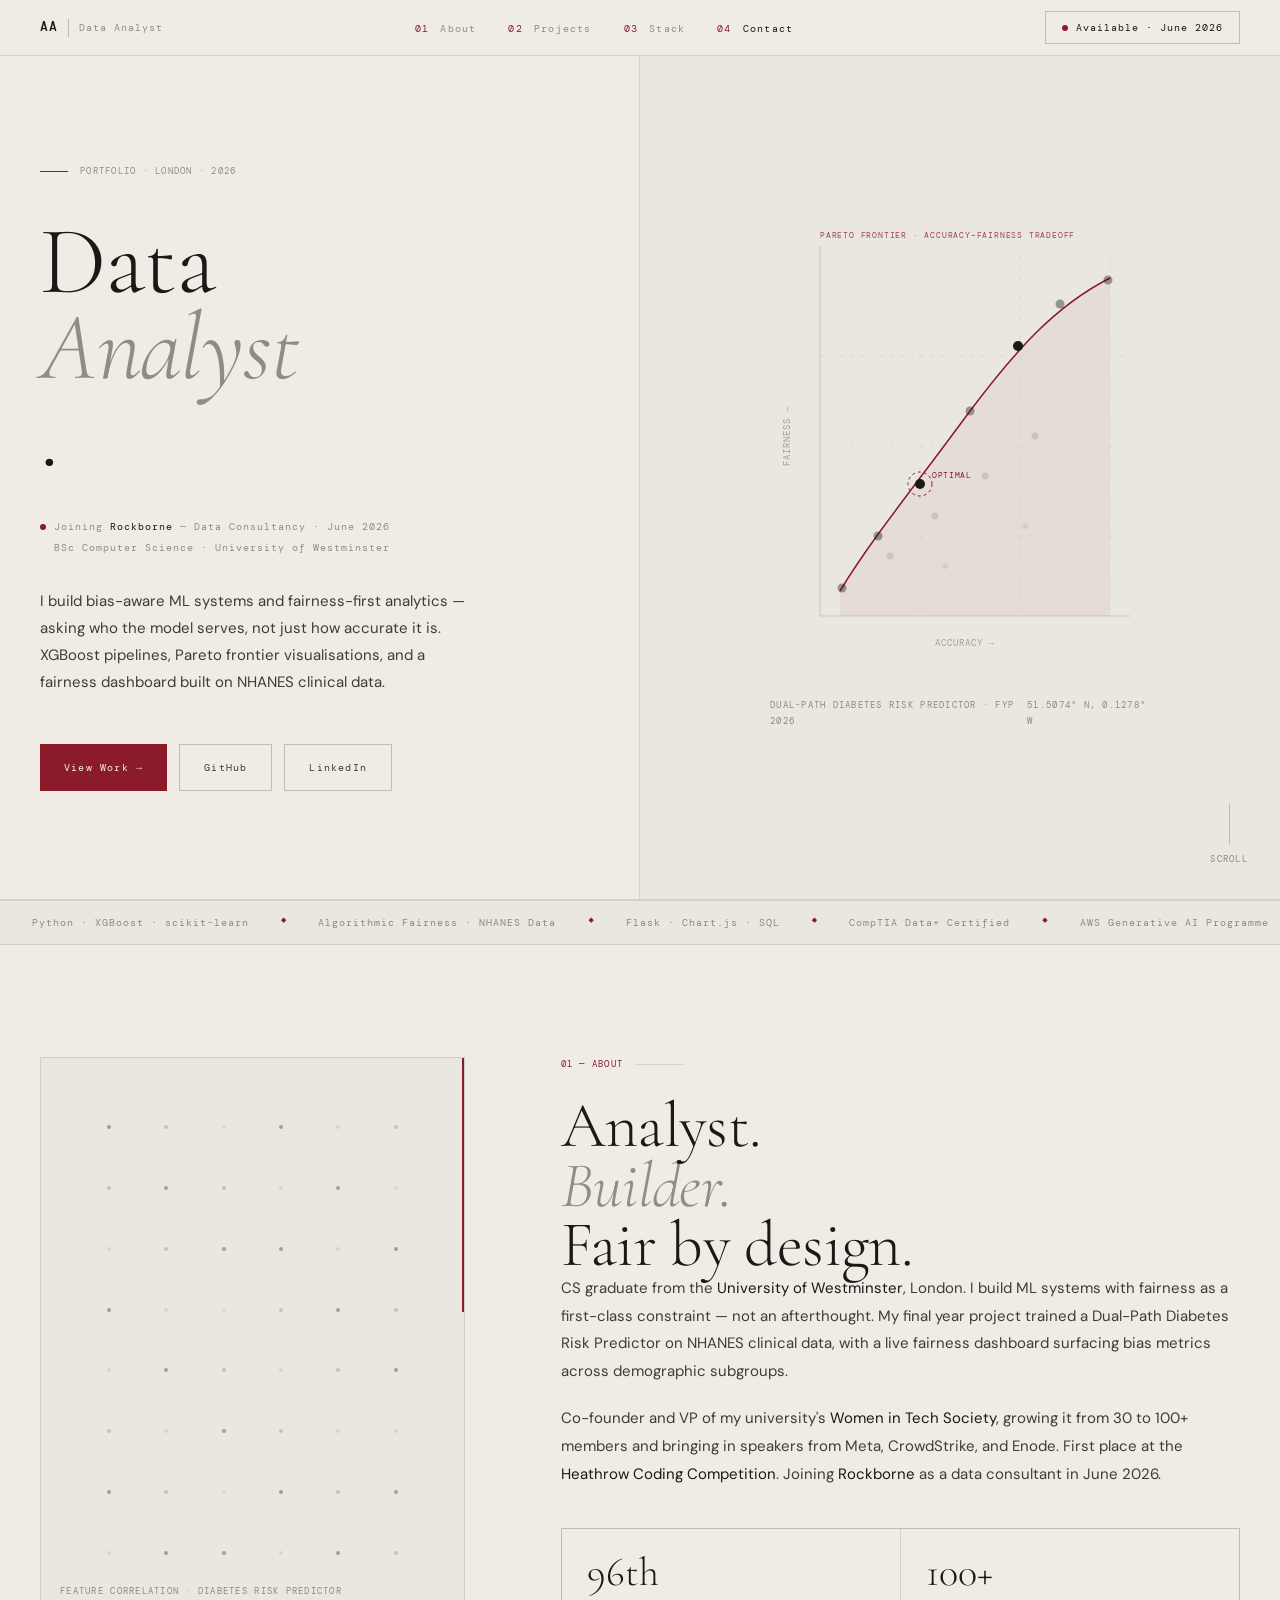
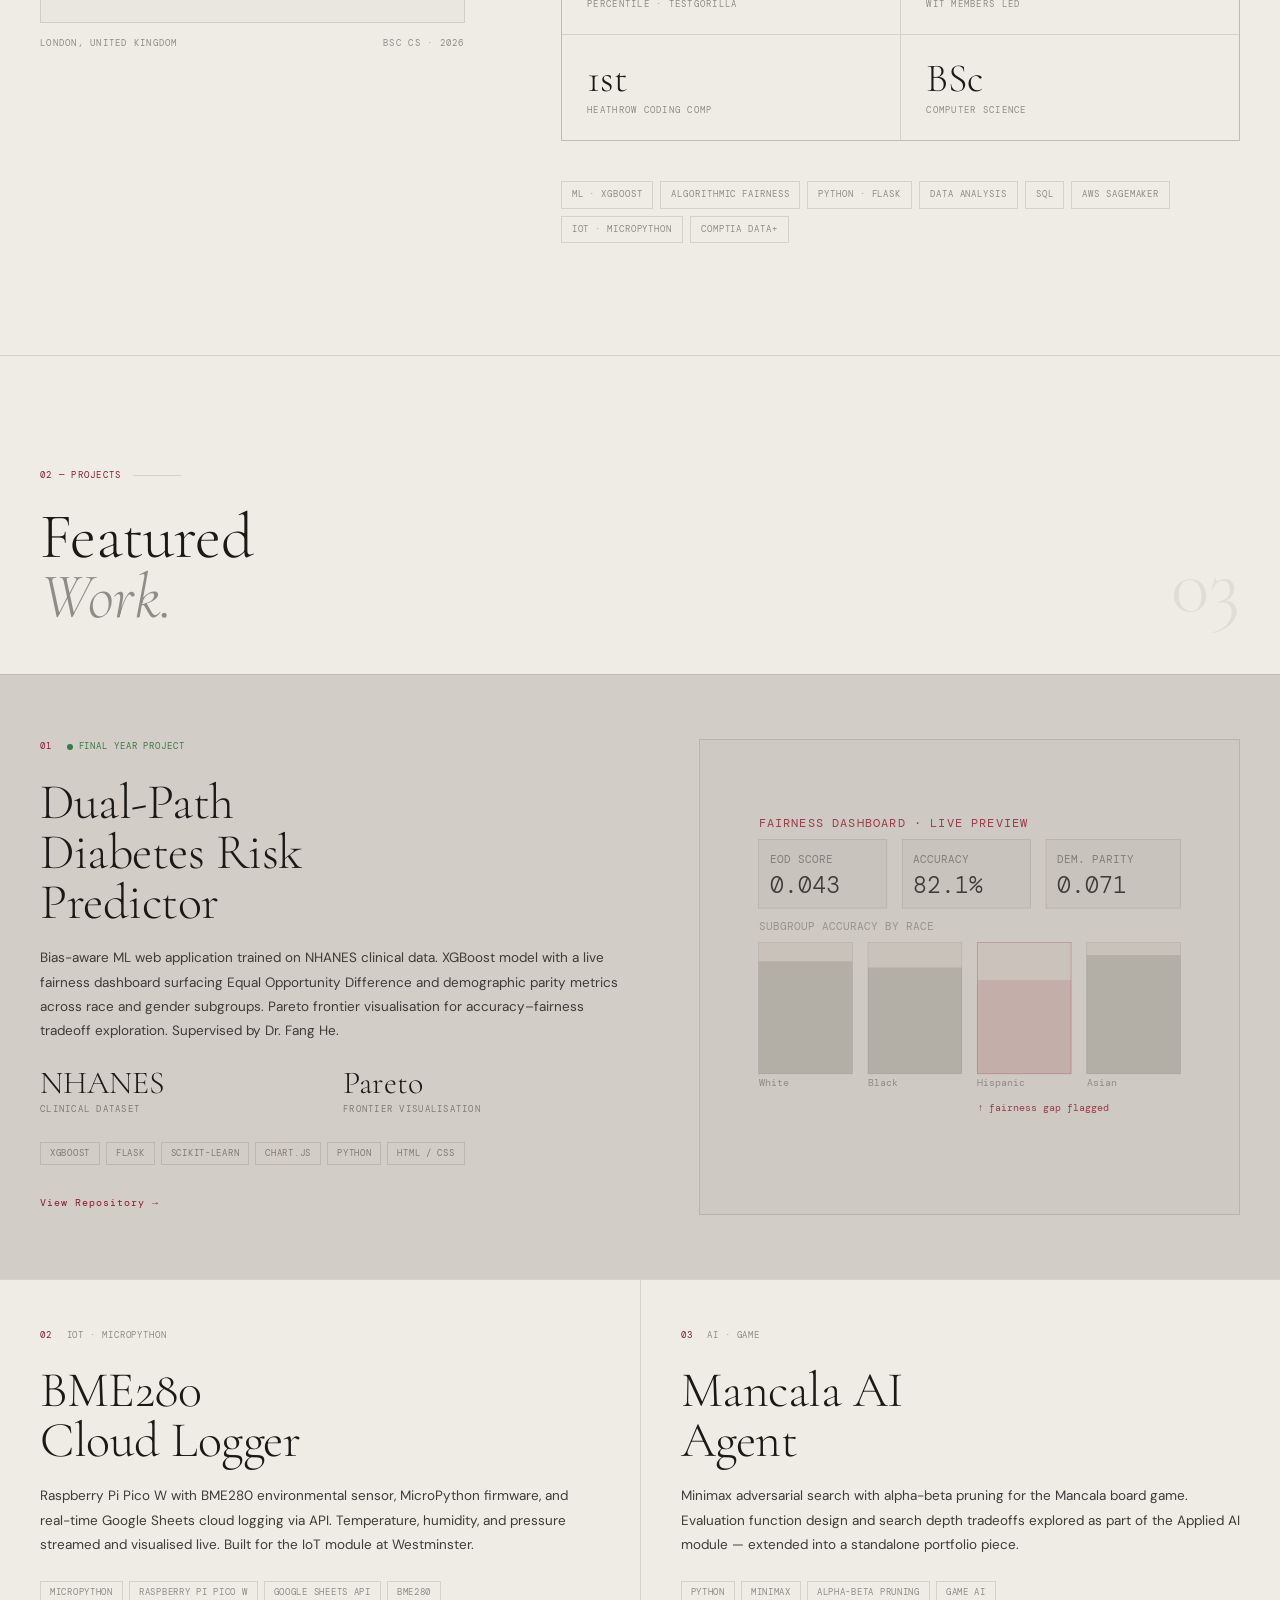
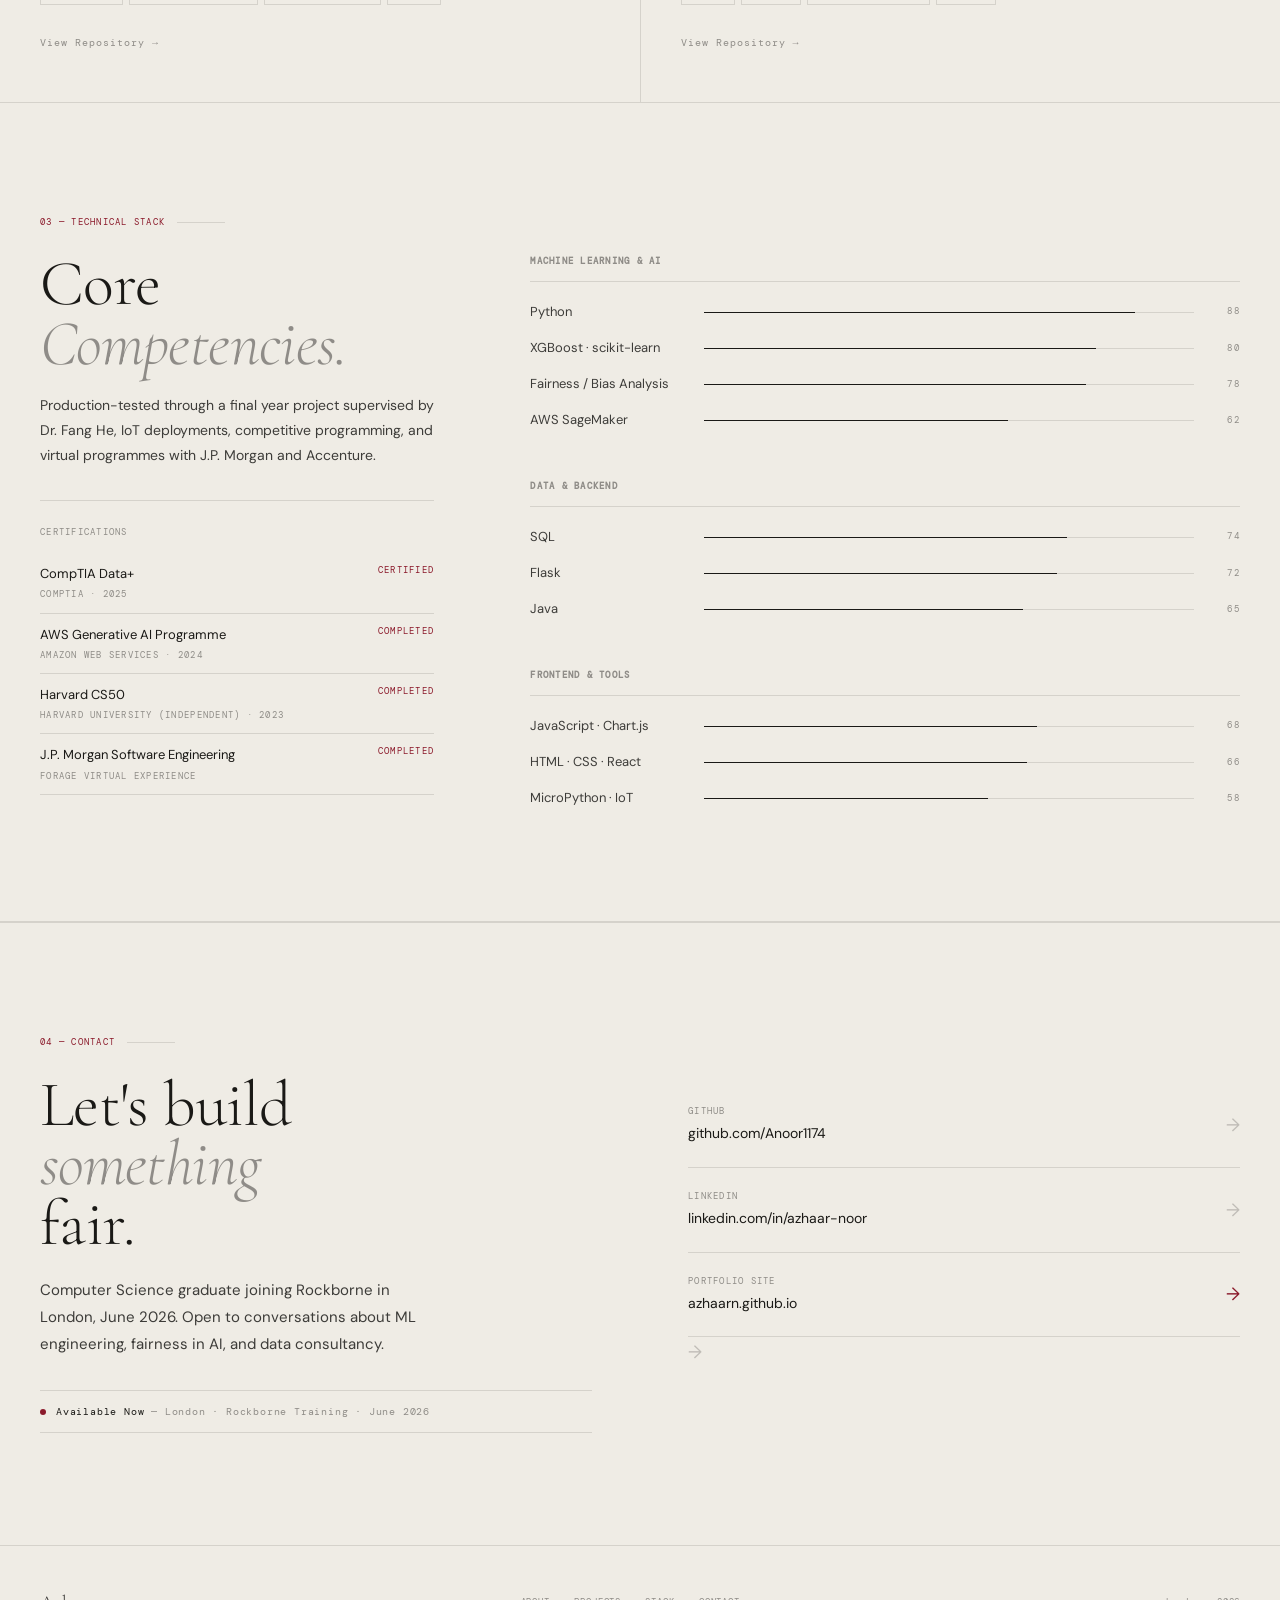
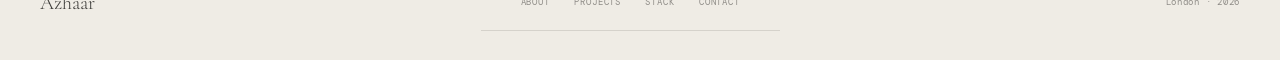
==== commit d1b45d1d: "Updated Index.html" ====
--- a/index.html
+++ b/index.html
@@ -758,8 +758,8 @@
       </div>
       <h1 class="hero-h1">
         Data<br>
-        <em>Science</em><br>
-        Engineer.
+        <em>Analyst</em><br>
+        .
       </h1>
       <div class="hero-status">
         <div class="status-line">
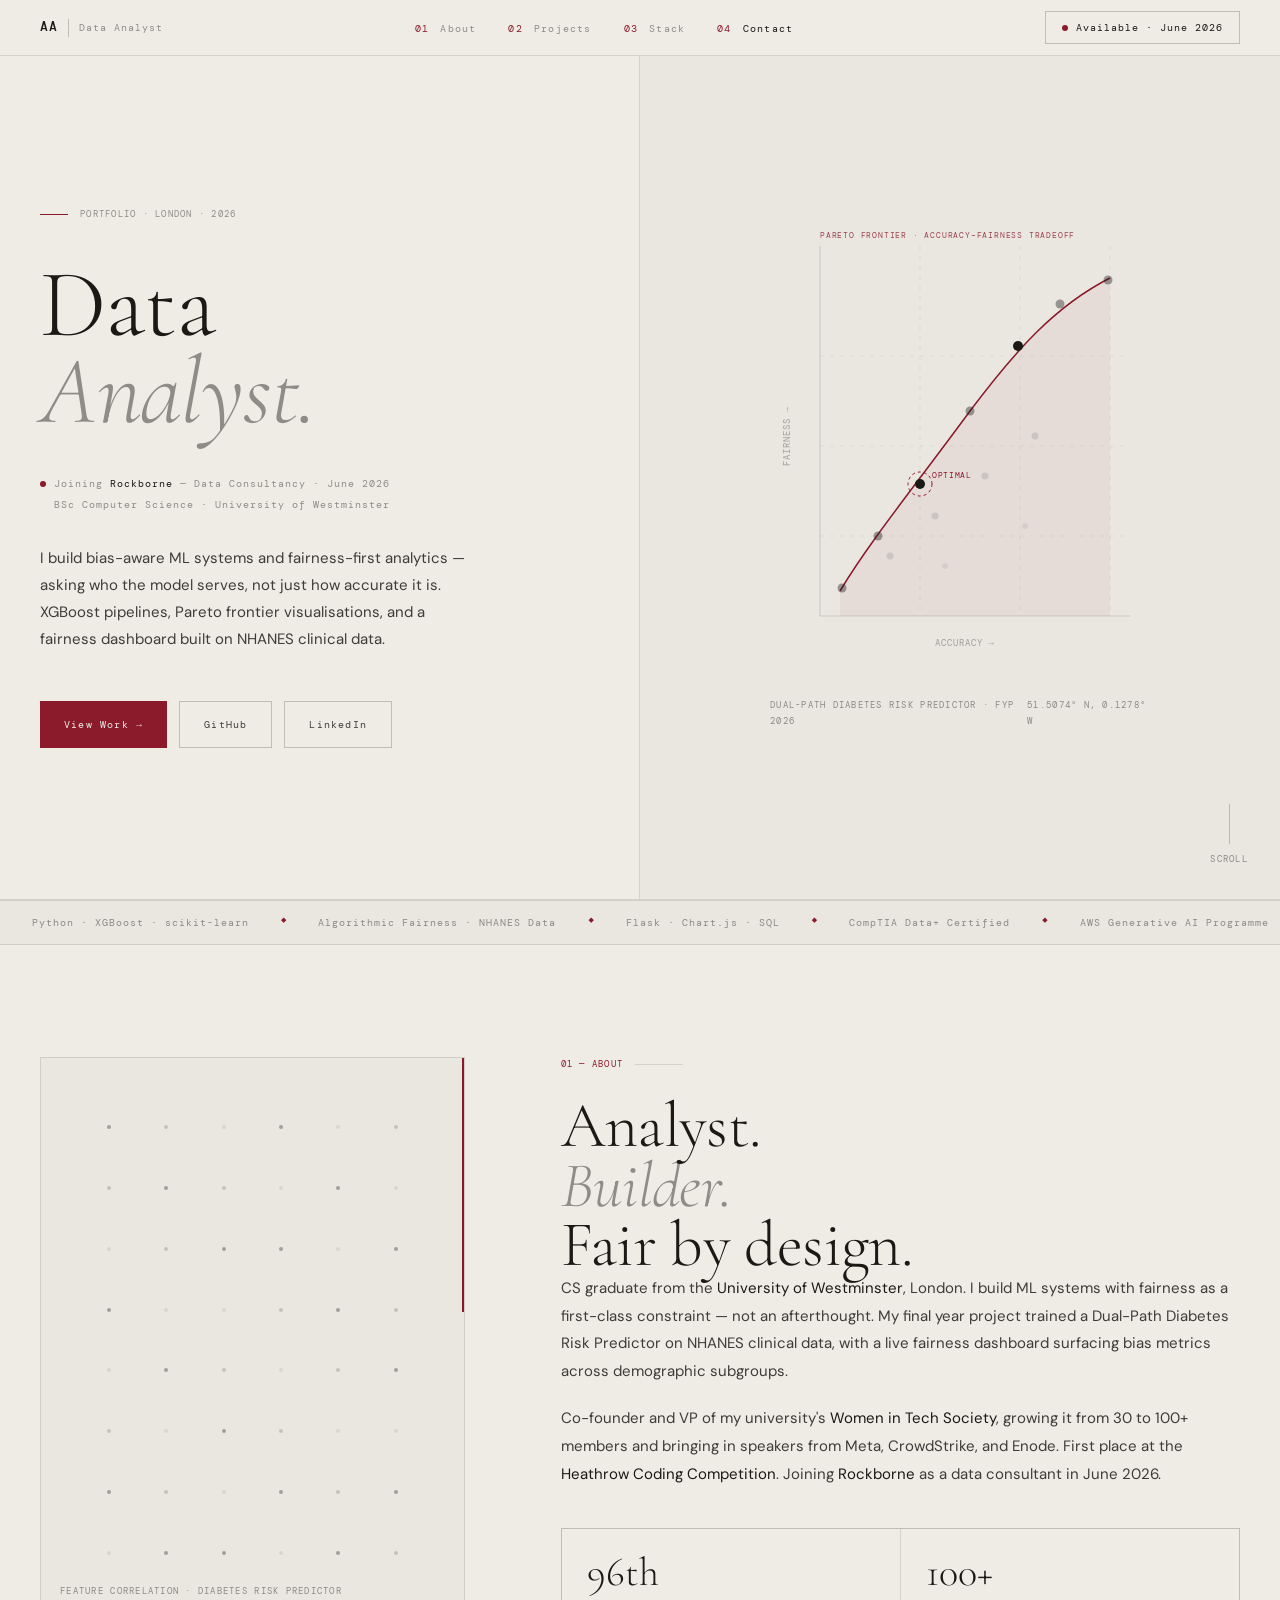
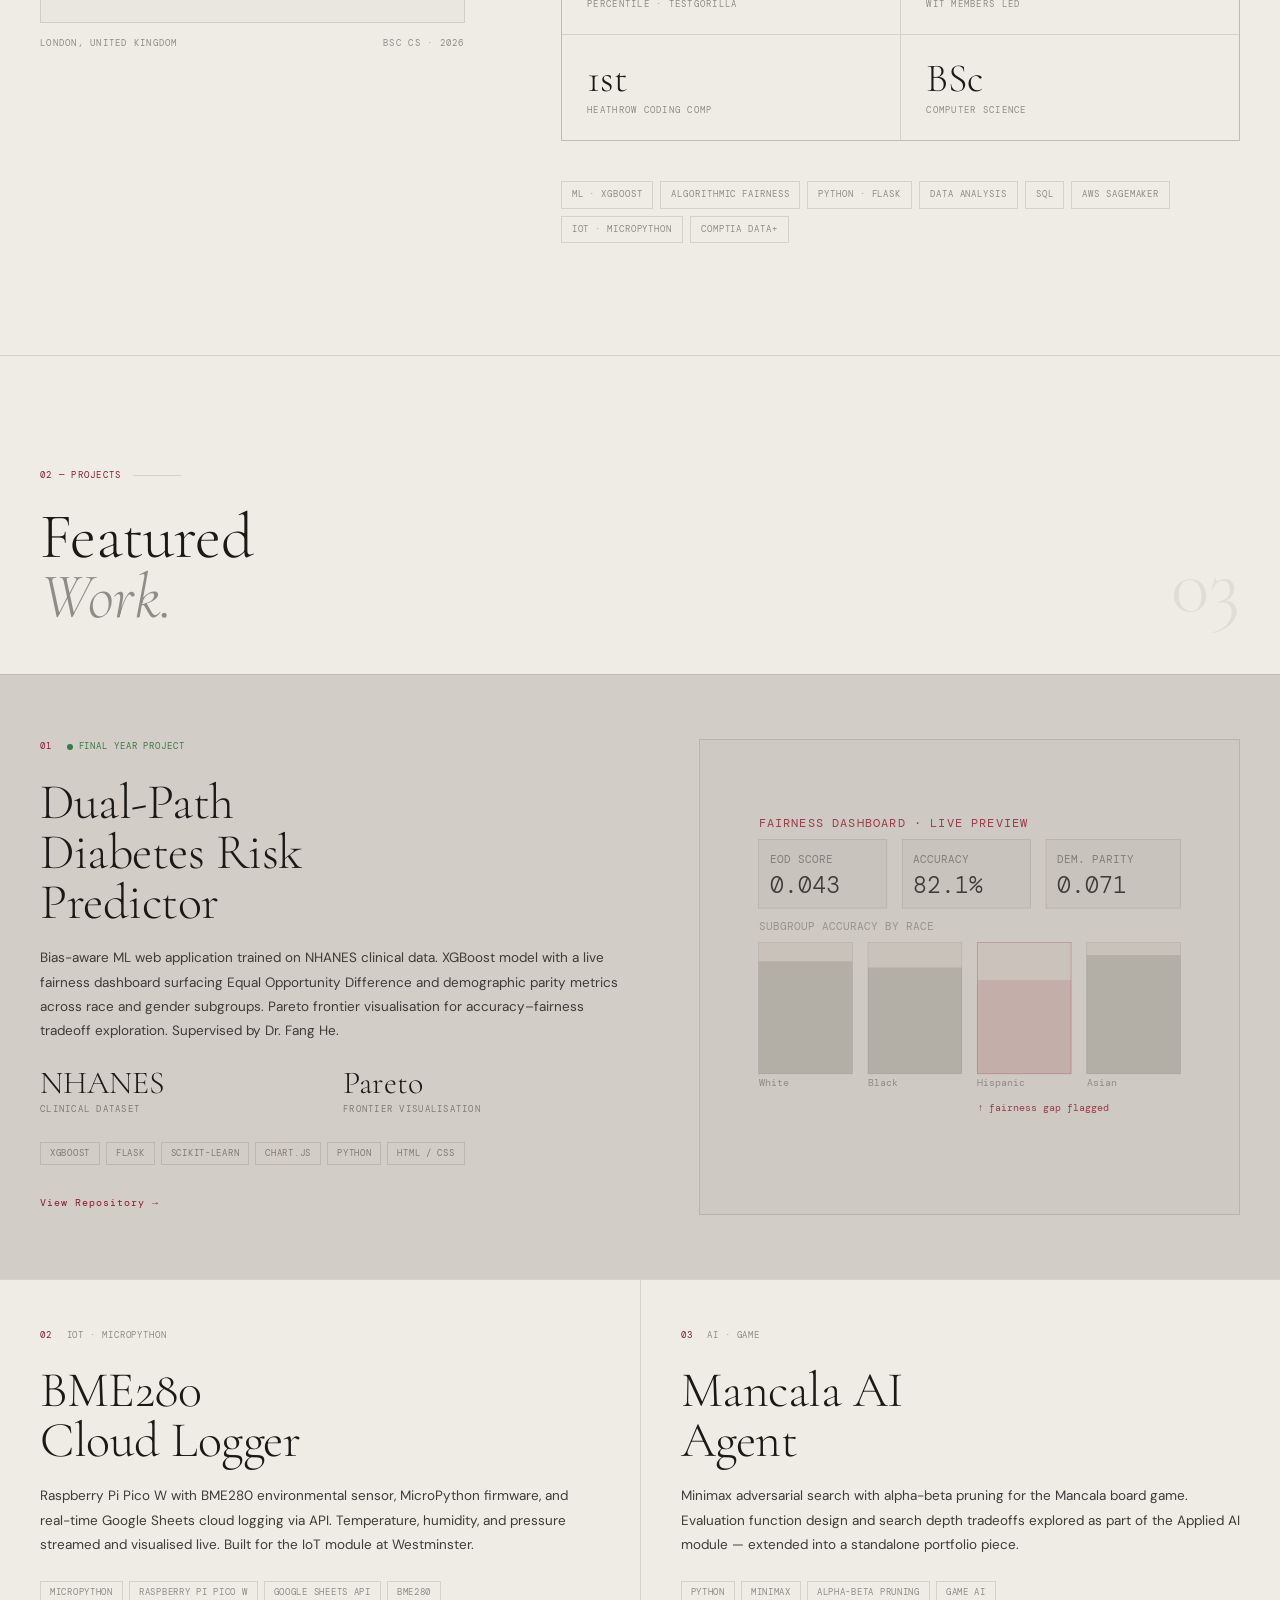
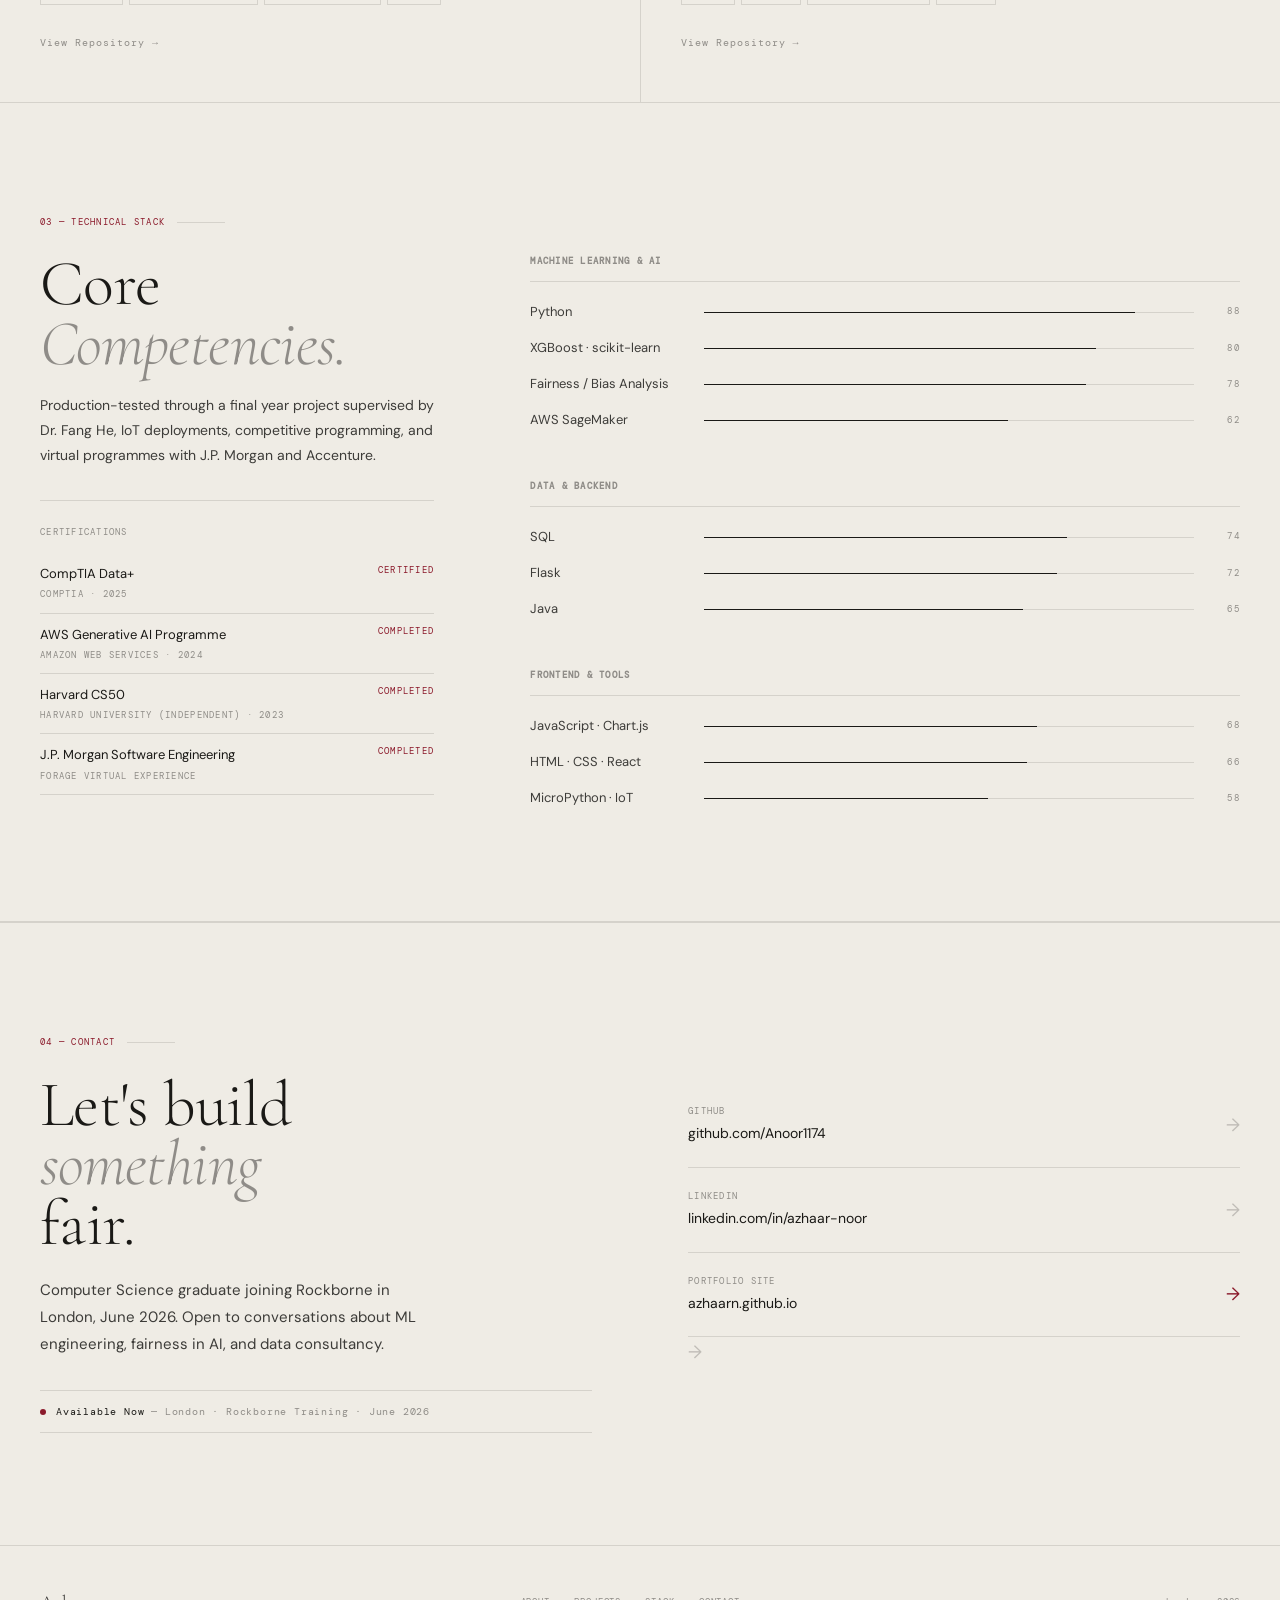
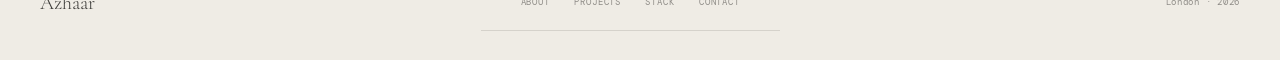
==== commit b50da47f: "Updated Index.html" ====
--- a/index.html
+++ b/index.html
@@ -758,8 +758,8 @@
       </div>
       <h1 class="hero-h1">
         Data<br>
-        <em>Analyst</em><br>
-        .
+        <em>Analyst.</em><br>
+        
       </h1>
       <div class="hero-status">
         <div class="status-line">
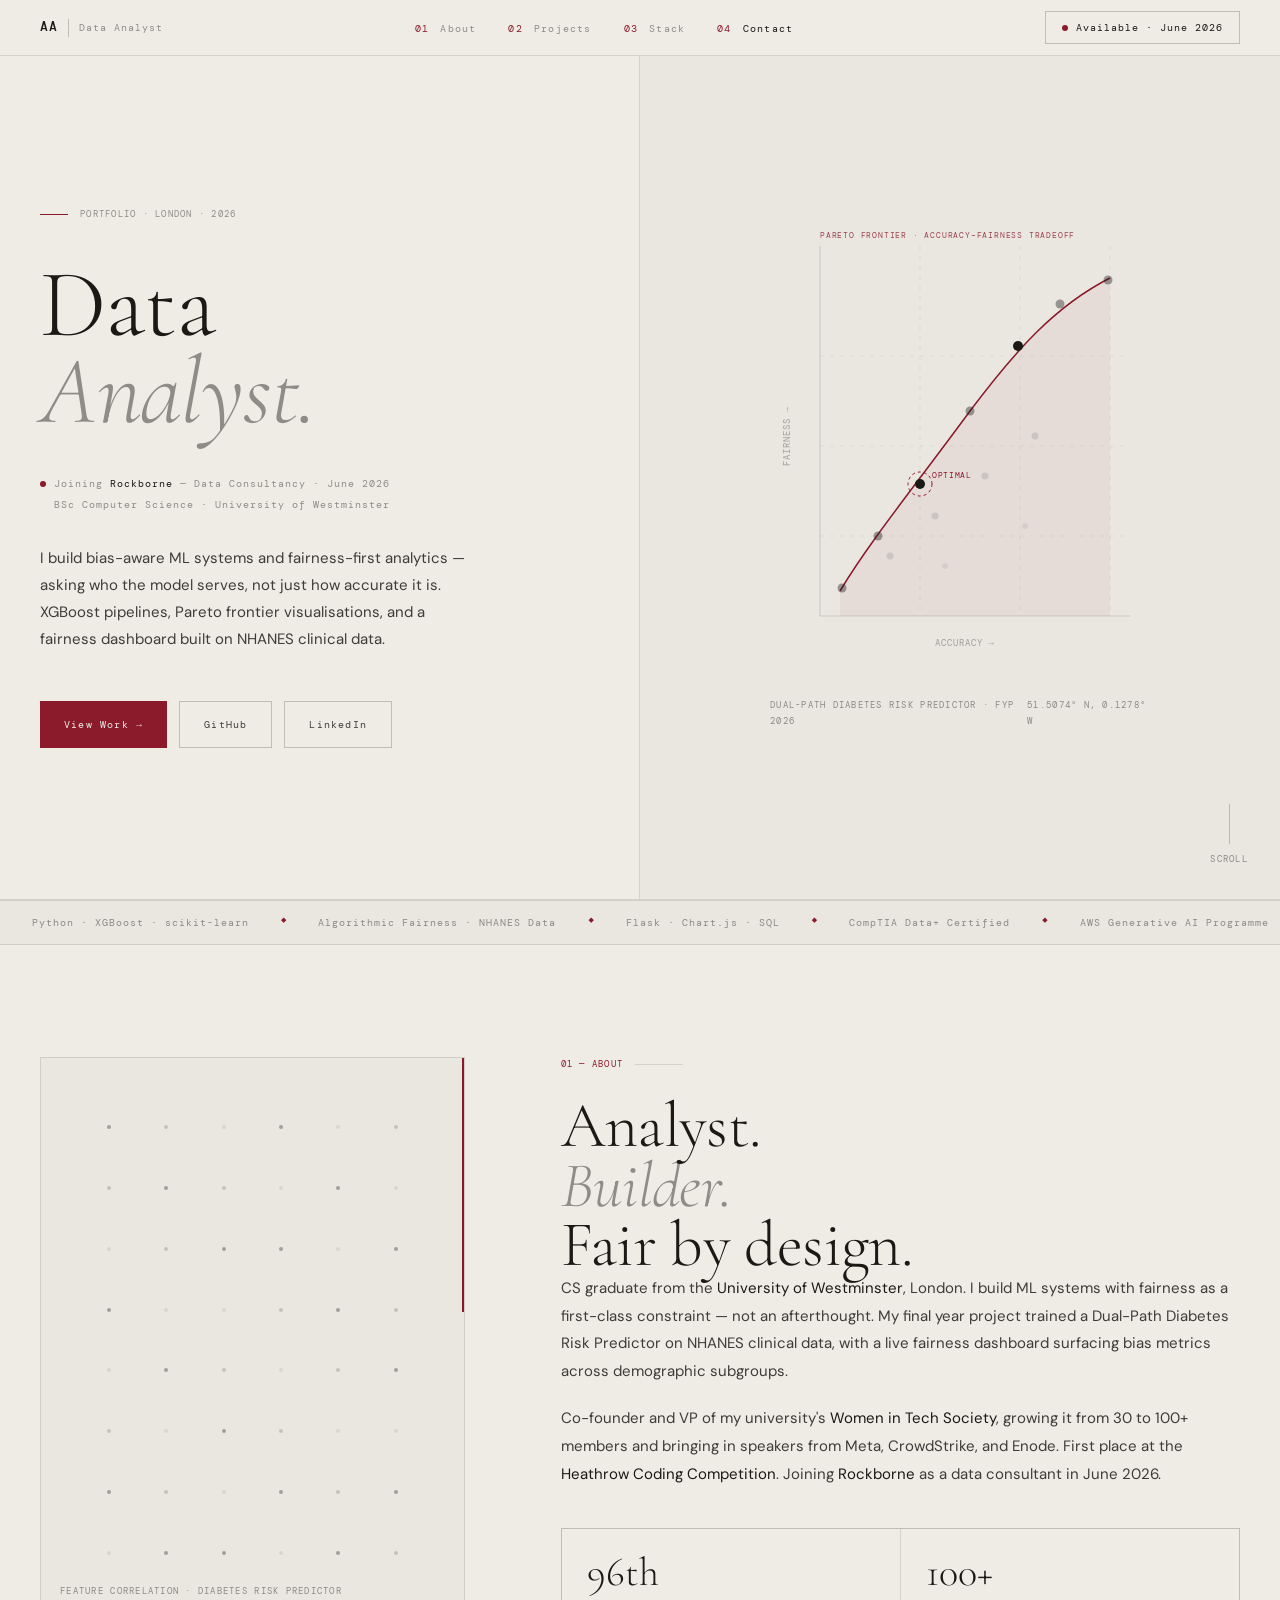
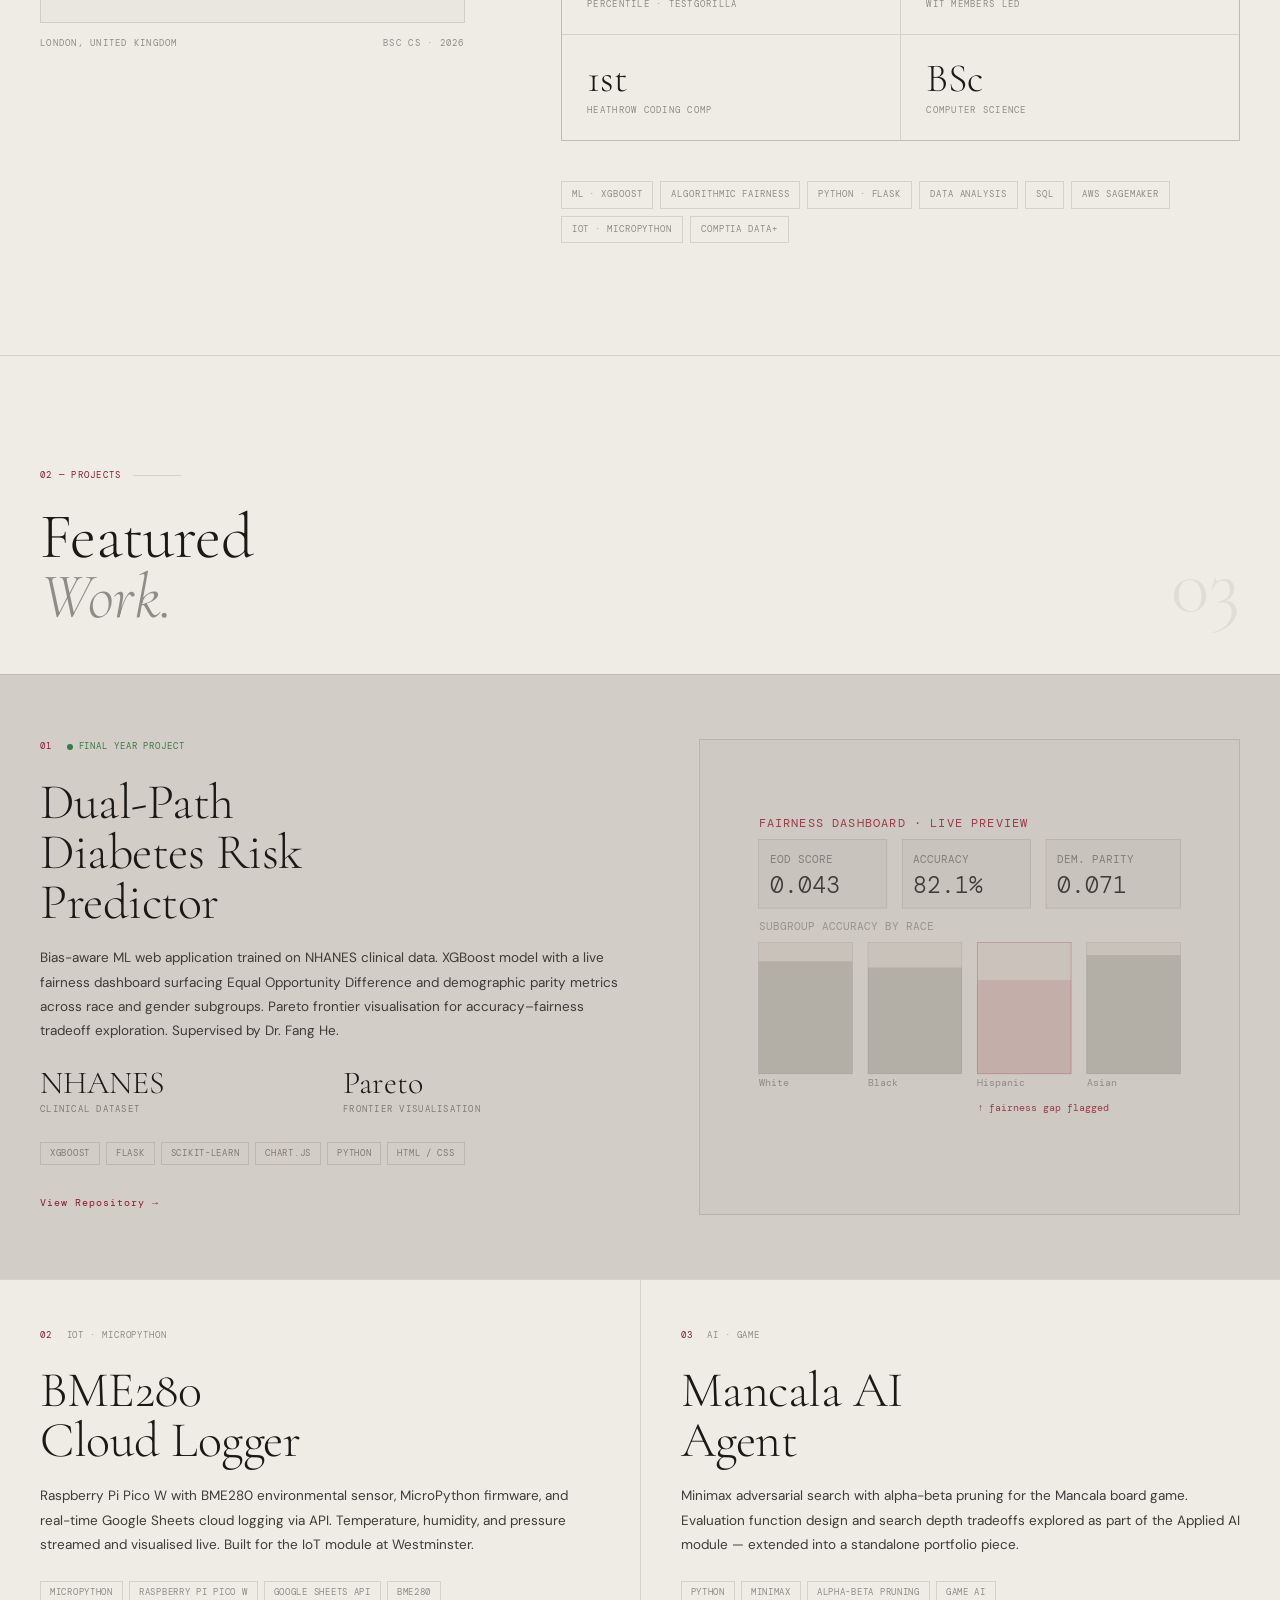
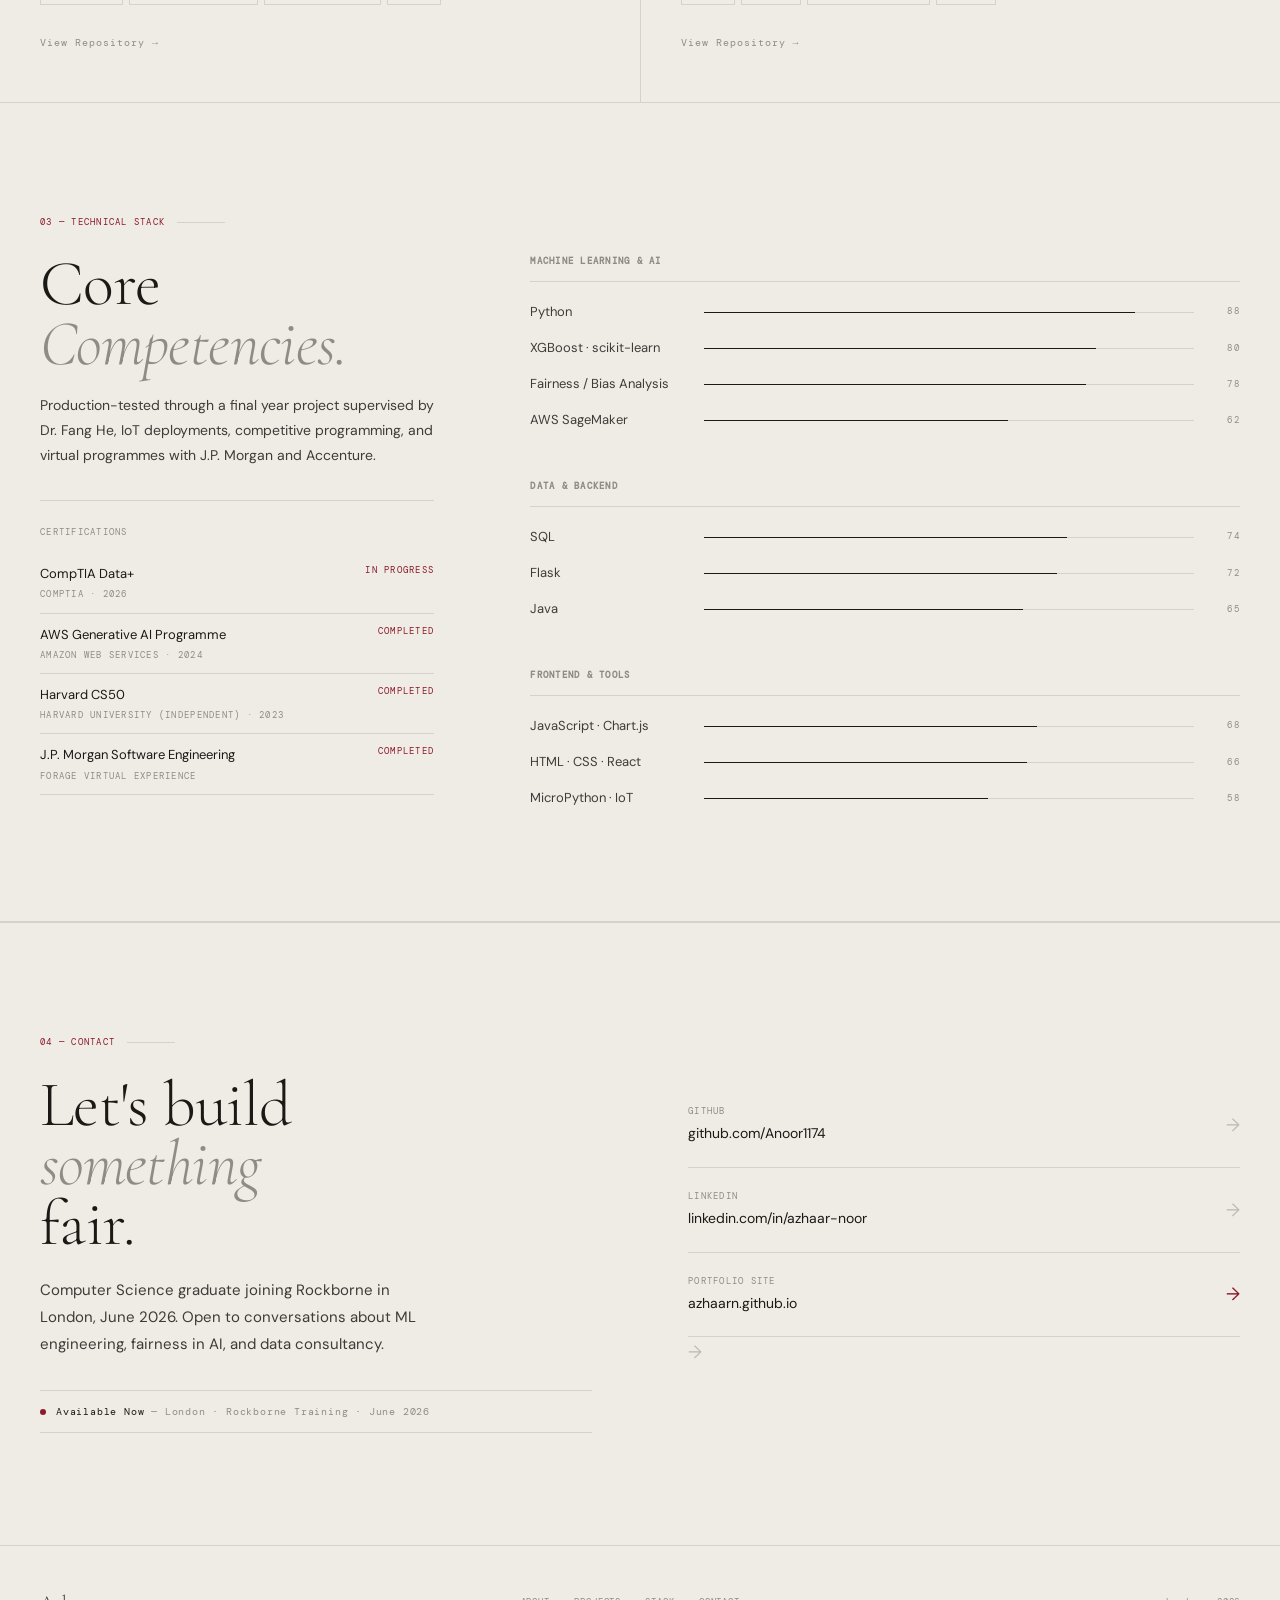
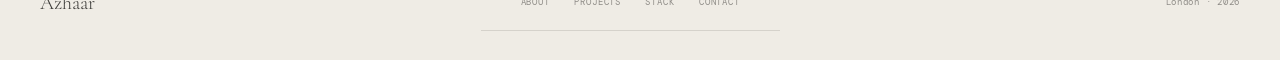
==== commit 3eba71bd: "Fixed certificates" ====
--- a/index.html
+++ b/index.html
@@ -1095,9 +1095,9 @@
           <div class="cert-item">
             <div>
               <div class="cert-name">CompTIA Data+</div>
-              <div class="cert-issuer label">CompTIA · 2025</div>
-            </div>
-            <span class="label crimson">Certified</span>
+              <div class="cert-issuer label">CompTIA · 2026</div>
+            </div>
+            <span class="label crimson">In progress</span>
           </div>
           <div class="cert-item">
             <div>
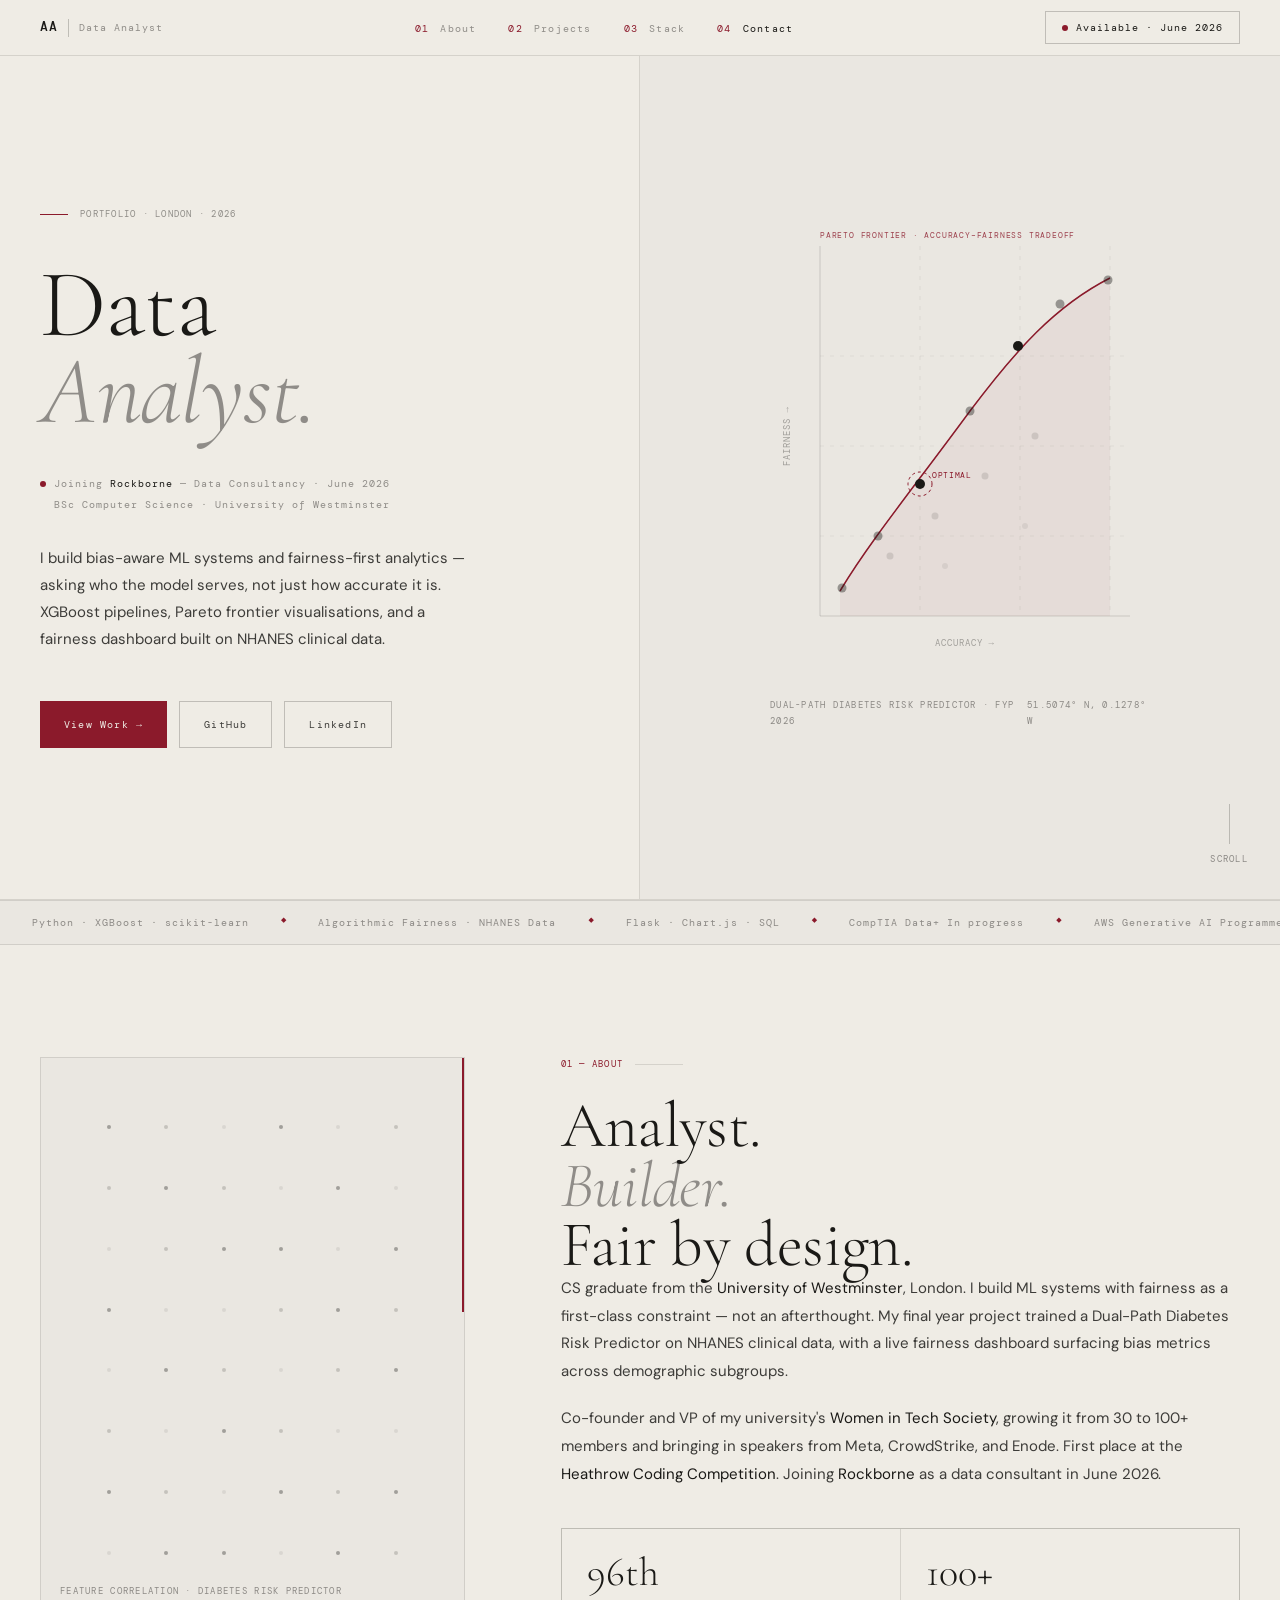
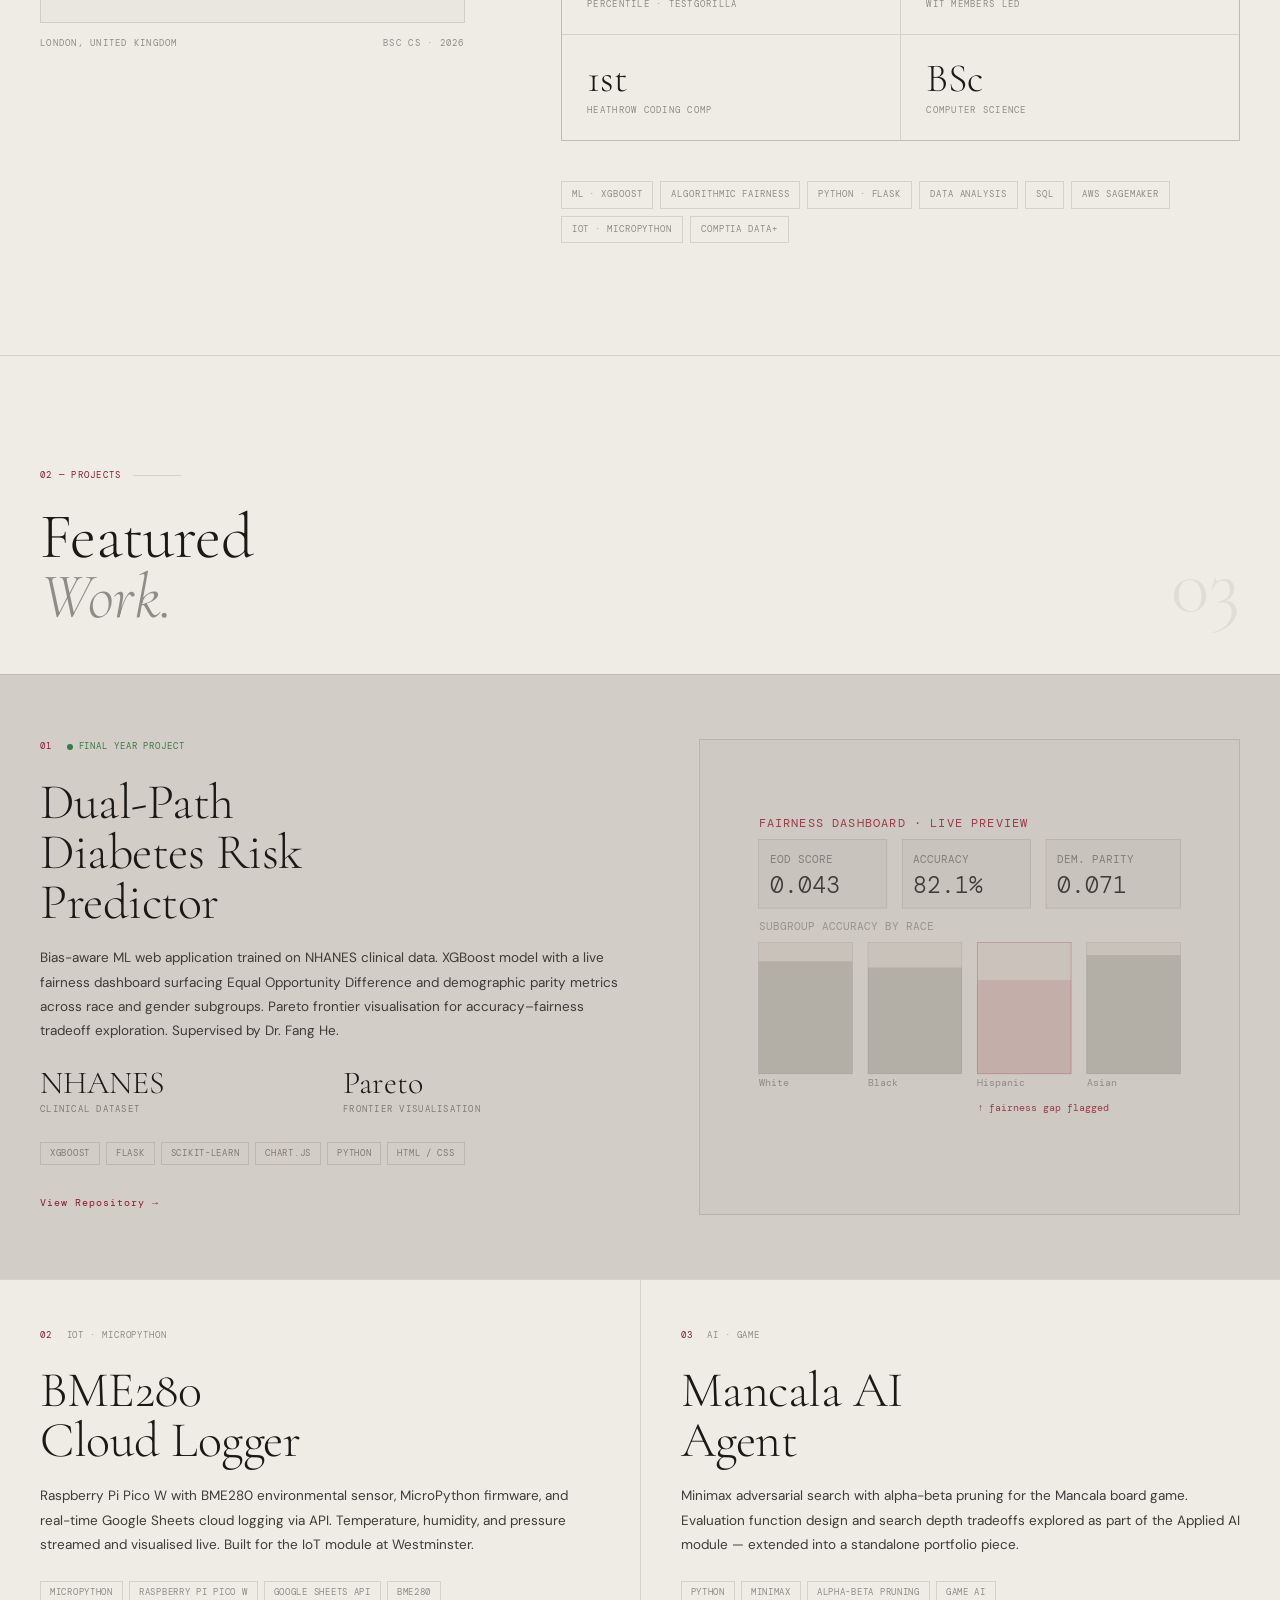
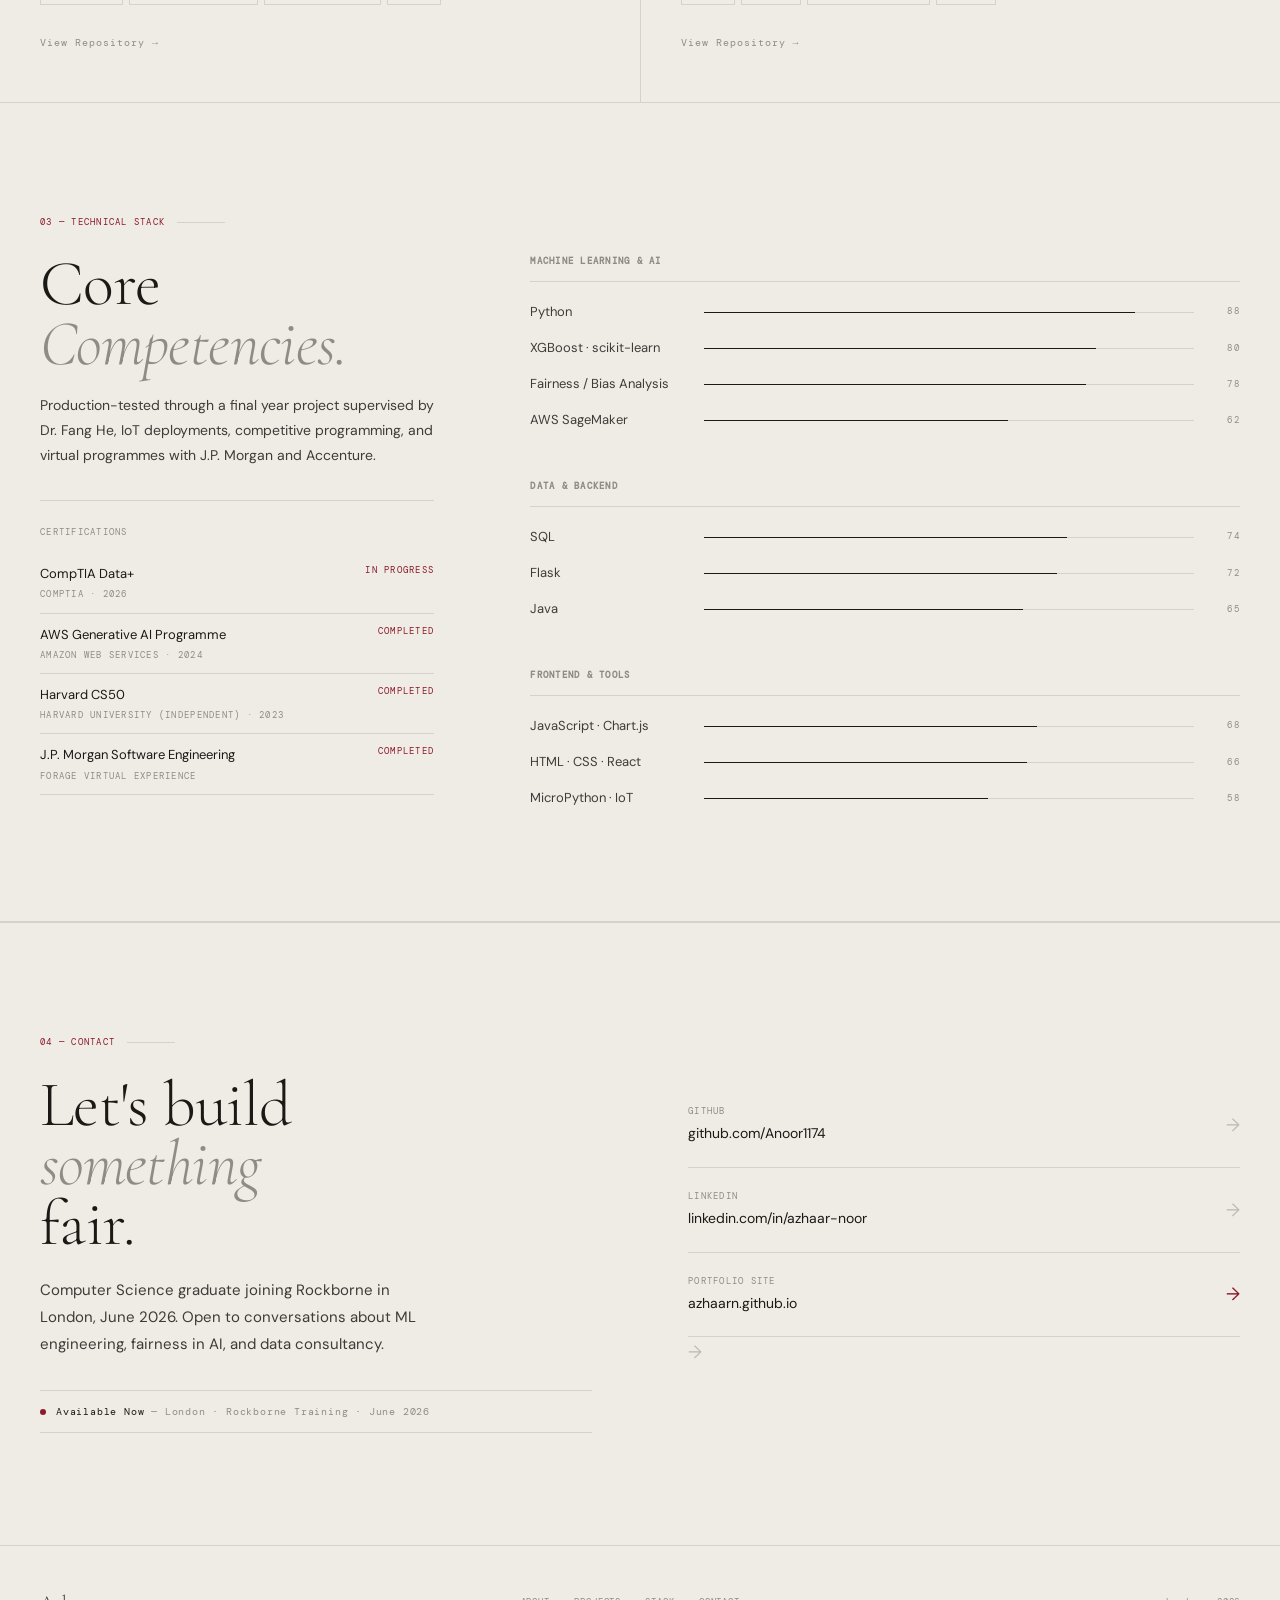
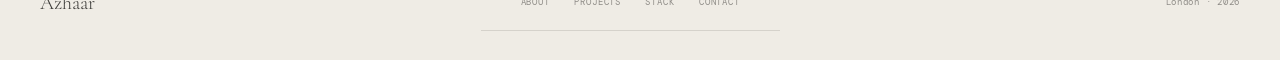
==== commit b97dbc41: "edited docs" ====
--- a/index.html
+++ b/index.html
@@ -1,6 +1,7 @@
 <!DOCTYPE html>
 <html lang="en">
 <head>
+  <link rel="stylesheet" href="style.css">
   <meta charset="UTF-8" />
   <meta name="viewport" content="width=device-width, initial-scale=1.0" />
   <title>Azhaar — Data Analyst</title>
@@ -9,724 +10,7 @@
   <link rel="preconnect" href="https://fonts.gstatic.com" crossorigin />
   <link href="https://fonts.googleapis.com/css2?family=Cormorant+Garamond:ital,wght@0,300;0,400;0,600;1,300;1,400;1,600&family=DM+Mono:wght@300;400;500&family=DM+Sans:opsz,wght@9..40,300;9..40,400;9..40,500&display=swap" rel="stylesheet" />
 
-  <style>
-    /* ─── RESET ─── */
-    *, *::before, *::after { margin: 0; padding: 0; box-sizing: border-box; }
-    html { scroll-behavior: smooth; }
-
-    /* ─── TOKENS ─── */
-    :root {
-      --bg:       #EFECE5;
-      --ink:      #1a1916;
-      --ink-mid:  #3d3c39;
-      --ink-dim:  rgba(26,25,22,0.45);
-      --ink-faint:rgba(26,25,22,0.1);
-      --crimson:  #8b1a2b;
-      --crimson-dim: #6b1420;
-      --border:   rgba(26,25,22,0.12);
-      --border-em:rgba(26,25,22,0.22);
-
-      --serif:  'Cormorant Garamond', Georgia, serif;
-      --mono:   'DM Mono', 'Courier New', monospace;
-      --sans:   'DM Sans', system-ui, sans-serif;
-    }
-
-    /* ─── BASE ─── */
-    body {
-      background: var(--bg);
-      color: var(--ink);
-      font-family: var(--sans);
-      font-size: 15px;
-      line-height: 1.7;
-      overflow-x: hidden;
-    }
-    a { color: inherit; text-decoration: none; }
-    ul { list-style: none; }
-    img { display: block; max-width: 100%; }
-
-    /* ─── UTILITY ─── */
-    .mono { font-family: var(--mono); }
-    .serif { font-family: var(--serif); }
-    .label {
-      font-family: var(--mono);
-      font-size: 9px;
-      letter-spacing: 0.14em;
-      text-transform: uppercase;
-      color: var(--ink-dim);
-    }
-    .crimson { color: var(--crimson); }
-    .rule-h  { height: 1px; background: var(--border); }
-
-    /* ─── NAV ─── */
-    nav {
-      position: sticky;
-      top: 0;
-      z-index: 100;
-      background: var(--bg);
-      border-bottom: 1px solid var(--border);
-      display: flex;
-      justify-content: space-between;
-      align-items: center;
-      padding: 0 2.5rem;
-      height: 56px;
-    }
-    .nav-logo {
-      display: flex;
-      align-items: center;
-      gap: 10px;
-    }
-    .nav-monogram {
-      font-family: var(--mono);
-      font-size: 13px;
-      font-weight: 500;
-      letter-spacing: 0.08em;
-      color: var(--ink);
-    }
-    .nav-sep {
-      width: 1px;
-      height: 18px;
-      background: var(--border-em);
-    }
-    .nav-role {
-      font-family: var(--mono);
-      font-size: 10px;
-      letter-spacing: 0.1em;
-      color: var(--ink-dim);
-    }
-    .nav-links {
-      display: flex;
-      gap: 2rem;
-    }
-    .nav-links a {
-      font-family: var(--mono);
-      font-size: 10px;
-      letter-spacing: 0.12em;
-      color: var(--ink-dim);
-      transition: color 0.2s;
-    }
-    .nav-links a span { color: var(--crimson); margin-right: 4px; }
-    .nav-links a:hover { color: var(--ink); }
-    .nav-cta {
-      display: flex;
-      align-items: center;
-      gap: 8px;
-      font-family: var(--mono);
-      font-size: 10px;
-      letter-spacing: 0.1em;
-      color: var(--ink);
-      border: 1px solid var(--border-em);
-      padding: 7px 16px;
-      transition: border-color 0.2s, background 0.2s;
-    }
-    .nav-cta:hover { border-color: var(--ink); background: rgba(26,25,22,0.04); }
-    .pulse-dot {
-      width: 6px; height: 6px;
-      border-radius: 50%;
-      background: var(--crimson);
-      animation: pulse 2.2s ease-in-out infinite;
-      flex-shrink: 0;
-    }
-    @keyframes pulse { 0%,100% { opacity:1; } 50% { opacity:0.3; } }
-
-    /* ─── HERO ─── */
-    .hero {
-      display: grid;
-      grid-template-columns: 1fr 1fr;
-      min-height: calc(100vh - 56px);
-      border-bottom: 1px solid var(--border);
-    }
-    .hero-left {
-      padding: 5rem 3.5rem 5rem 2.5rem;
-      display: flex;
-      flex-direction: column;
-      justify-content: center;
-      border-right: 1px solid var(--border);
-    }
-    .hero-eyebrow {
-      display: flex;
-      align-items: center;
-      gap: 12px;
-      margin-bottom: 2.5rem;
-    }
-    .eyebrow-rule { width: 28px; height: 1px; background: var(--crimson); }
-    .hero-h1 {
-      font-family: var(--serif);
-      font-size: clamp(56px, 7.5vw, 100px);
-      font-weight: 300;
-      line-height: 0.9;
-      letter-spacing: -0.01em;
-      margin-bottom: 2.5rem;
-      color: var(--ink);
-    }
-    .hero-h1 em {
-      font-style: italic;
-      color: var(--ink-dim);
-    }
-    .hero-status {
-      display: flex;
-      flex-direction: column;
-      gap: 4px;
-      margin-bottom: 2rem;
-    }
-    .status-line {
-      display: flex;
-      align-items: center;
-      gap: 8px;
-      font-family: var(--mono);
-      font-size: 10px;
-      letter-spacing: 0.1em;
-      color: var(--ink-dim);
-    }
-    .status-line strong { color: var(--ink); font-weight: 400; }
-    .hero-desc {
-      font-size: 15px;
-      line-height: 1.8;
-      color: var(--ink-mid);
-      max-width: 440px;
-      margin-bottom: 3rem;
-    }
-    .hero-actions {
-      display: flex;
-      gap: 12px;
-      flex-wrap: wrap;
-    }
-    .btn-primary {
-      display: inline-flex;
-      align-items: center;
-      gap: 10px;
-      background: var(--crimson);
-      color: #EFECE5;
-      font-family: var(--mono);
-      font-size: 10px;
-      letter-spacing: 0.12em;
-      padding: 14px 24px;
-      transition: background 0.2s;
-    }
-    .btn-primary:hover { background: var(--crimson-dim); }
-    .btn-outline {
-      display: inline-flex;
-      align-items: center;
-      gap: 8px;
-      border: 1px solid var(--border-em);
-      color: var(--ink-mid);
-      font-family: var(--mono);
-      font-size: 10px;
-      letter-spacing: 0.12em;
-      padding: 14px 24px;
-      transition: border-color 0.2s, color 0.2s;
-    }
-    .btn-outline:hover { border-color: var(--ink); color: var(--ink); }
-
-    /* ─── HERO RIGHT (Pareto art panel) ─── */
-    .hero-right {
-      position: relative;
-      display: flex;
-      flex-direction: column;
-      align-items: center;
-      justify-content: center;
-      padding: 3rem 2rem;
-      background: rgba(26,25,22,0.02);
-    }
-    .pareto-wrap {
-      width: 100%;
-      max-width: 380px;
-      position: relative;
-    }
-    .pareto-caption {
-      margin-top: 1.5rem;
-      display: flex;
-      justify-content: space-between;
-      align-items: center;
-    }
-    .hero-corner-badge {
-      position: absolute;
-      top: 1.5rem;
-      right: 1.5rem;
-      display: flex;
-      flex-direction: column;
-      align-items: flex-end;
-      gap: 4px;
-    }
-    .hero-scroll {
-      position: absolute;
-      bottom: 2rem;
-      right: 2rem;
-      display: flex;
-      flex-direction: column;
-      align-items: center;
-      gap: 8px;
-    }
-    .scroll-line-v {
-      width: 1px;
-      height: 40px;
-      background: var(--border-em);
-    }
-
-    /* ─── MARQUEE ─── */
-    .marquee {
-      border-top: 1px solid var(--border);
-      border-bottom: 1px solid var(--border);
-      padding: 13px 0;
-      overflow: hidden;
-      background: rgba(26,25,22,0.02);
-    }
-    .marquee-track {
-      display: flex;
-      white-space: nowrap;
-      animation: marquee 35s linear infinite;
-    }
-    @keyframes marquee { from { transform: translateX(0); } to { transform: translateX(-50%); } }
-    .mq-item {
-      font-family: var(--mono);
-      font-size: 10px;
-      letter-spacing: 0.1em;
-      color: var(--ink-dim);
-      padding: 0 2rem;
-    }
-    .mq-dot { color: var(--crimson); font-size: 7px; }
-
-    /* ─── SECTION SHARED ─── */
-    .section-eyebrow {
-      display: flex;
-      align-items: center;
-      gap: 12px;
-      margin-bottom: 1.5rem;
-    }
-    .eyebrow-rule-grow {
-      flex: 1;
-      max-width: 48px;
-      height: 1px;
-      background: var(--border);
-    }
-    .section-h2 {
-      font-family: var(--serif);
-      font-size: clamp(40px, 5vw, 72px);
-      font-weight: 300;
-      line-height: 0.93;
-      letter-spacing: -0.01em;
-      color: var(--ink);
-    }
-    .section-h2 em { font-style: italic; color: var(--ink-dim); }
-
-    /* ─── ABOUT ─── */
-    #about {
-      padding: 7rem 2.5rem;
-      border-bottom: 1px solid var(--border);
-    }
-    .about-grid {
-      display: grid;
-      grid-template-columns: 1fr 1.6fr;
-      gap: 6rem;
-      align-items: start;
-    }
-    .about-art {
-      position: relative;
-      aspect-ratio: 3/4;
-      border: 1px solid var(--border);
-      overflow: hidden;
-      background: rgba(26,25,22,0.02);
-    }
-    .art-accent-v {
-      position: absolute;
-      top: 0; right: 0;
-      width: 2px; height: 45%;
-      background: var(--crimson);
-    }
-    .art-dot-grid {
-      position: absolute;
-      inset: 0;
-      padding: 2.5rem;
-      display: grid;
-      grid-template-columns: repeat(6, 1fr);
-      grid-template-rows: repeat(8, 1fr);
-      gap: 2px;
-    }
-    .art-dot {
-      width: 4px; height: 4px;
-      border-radius: 50%;
-      background: var(--ink);
-      opacity: 0.08;
-      align-self: center;
-      justify-self: center;
-    }
-    .art-dot.hi { opacity: 0.35; }
-    .art-dot.med { opacity: 0.18; }
-    .art-label {
-      position: absolute;
-      bottom: 1.2rem;
-      left: 1.2rem;
-      right: 1.2rem;
-    }
-    .about-content {}
-    .about-body p {
-      font-size: 15px;
-      line-height: 1.85;
-      color: var(--ink-mid);
-      margin-bottom: 1.2rem;
-    }
-    .about-body strong { color: var(--ink); font-weight: 400; }
-    .stats-grid {
-      display: grid;
-      grid-template-columns: 1fr 1fr;
-      gap: 1px;
-      background: var(--border);
-      border: 1px solid var(--border);
-      margin: 2.5rem 0;
-    }
-    .stat-cell {
-      padding: 1.4rem 1.6rem;
-      background: var(--bg);
-    }
-    .stat-val {
-      display: block;
-      font-family: var(--serif);
-      font-size: 40px;
-      font-weight: 300;
-      color: var(--ink);
-      line-height: 1;
-    }
-    .stat-lbl {
-      display: block;
-      margin-top: 5px;
-    }
-    .tag-row {
-      display: flex;
-      flex-wrap: wrap;
-      gap: 7px;
-      margin-top: 1.5rem;
-    }
-    .tag {
-      font-family: var(--mono);
-      font-size: 9px;
-      letter-spacing: 0.1em;
-      color: var(--ink-dim);
-      border: 1px solid var(--border);
-      padding: 5px 10px;
-      text-transform: uppercase;
-      transition: border-color 0.2s, color 0.2s;
-    }
-    .tag:hover { border-color: var(--ink); color: var(--ink); }
-
-    /* ─── PROJECTS ─── */
-    #projects {
-      border-bottom: 1px solid var(--border);
-    }
-    .projects-head {
-      padding: 7rem 2.5rem 3rem;
-      display: flex;
-      justify-content: space-between;
-      align-items: flex-end;
-      gap: 2rem;
-    }
-    .proj-count {
-      font-family: var(--serif);
-      font-size: 80px;
-      font-weight: 300;
-      color: rgba(26,25,22,0.07);
-      line-height: 1;
-      align-self: flex-end;
-    }
-    .proj-grid {
-      display: grid;
-      grid-template-columns: 1fr 1fr;
-      gap: 1px;
-      background: var(--border);
-      border-top: 1px solid var(--border);
-    }
-    .proj-card {
-      padding: 3rem 2.5rem;
-      background: var(--bg);
-      transition: background 0.2s;
-    }
-    .proj-card:hover { background: rgba(26,25,22,0.025); }
-    .proj-card--featured {
-      grid-column: span 2;
-      display: grid;
-      grid-template-columns: 1.1fr 1fr;
-      gap: 4rem;
-      padding: 4rem 2.5rem;
-      background: rgba(139,26,43,0.025);
-    }
-    .proj-card--featured:hover { background: rgba(139,26,43,0.04); }
-    .proj-meta {
-      display: flex;
-      align-items: center;
-      gap: 14px;
-      margin-bottom: 1.4rem;
-    }
-    .proj-idx { color: var(--crimson); }
-    .proj-badge {
-      display: flex;
-      align-items: center;
-      gap: 6px;
-      font-family: var(--mono);
-      font-size: 9px;
-      letter-spacing: 0.1em;
-      color: var(--ink-dim);
-      text-transform: uppercase;
-    }
-    .proj-badge.live { color: #3a7a48; }
-    .proj-h3 {
-      font-family: var(--serif);
-      font-size: clamp(30px, 4vw, 50px);
-      font-weight: 300;
-      line-height: 1;
-      letter-spacing: -0.01em;
-      color: var(--ink);
-      margin-bottom: 1.2rem;
-    }
-    .proj-desc {
-      font-size: 13.5px;
-      line-height: 1.8;
-      color: var(--ink-mid);
-      margin-bottom: 1.5rem;
-    }
-    .proj-highlights {
-      display: grid;
-      grid-template-columns: repeat(2, auto);
-      gap: 1.5rem;
-      margin-bottom: 1.5rem;
-    }
-    .hi-val {
-      display: block;
-      font-family: var(--serif);
-      font-size: 32px;
-      font-weight: 300;
-      color: var(--ink);
-      line-height: 1;
-    }
-    .hi-lbl { display: block; margin-top: 3px; }
-    .proj-tags { display: flex; flex-wrap: wrap; gap: 6px; margin-bottom: 1.5rem; }
-    .proj-tag {
-      font-family: var(--mono);
-      font-size: 9px;
-      letter-spacing: 0.08em;
-      color: var(--ink-dim);
-      border: 1px solid var(--border);
-      padding: 3px 9px;
-      text-transform: uppercase;
-    }
-    .proj-link {
-      font-family: var(--mono);
-      font-size: 10px;
-      letter-spacing: 0.1em;
-      color: var(--ink-dim);
-      transition: color 0.2s;
-    }
-    .proj-link:hover { color: var(--ink); }
-    .proj-link.primary { color: var(--crimson); }
-    .proj-link.primary:hover { color: var(--crimson-dim); }
-    .proj-visual {
-      border: 1px solid var(--border);
-      background: rgba(26,25,22,0.02);
-      position: relative;
-      display: flex;
-      align-items: center;
-      justify-content: center;
-      overflow: hidden;
-      min-height: 260px;
-    }
-
-    /* ─── STACK ─── */
-    #stack {
-      padding: 7rem 2.5rem;
-      border-bottom: 1px solid var(--border);
-    }
-    .stack-grid {
-      display: grid;
-      grid-template-columns: 1fr 1.8fr;
-      gap: 6rem;
-      margin-top: 1rem;
-      align-items: start;
-    }
-    .stack-intro-body {
-      font-size: 14px;
-      line-height: 1.8;
-      color: var(--ink-mid);
-      margin-top: 1.2rem;
-    }
-    .certifications {
-      margin-top: 2rem;
-      border-top: 1px solid var(--border);
-      padding-top: 1.5rem;
-    }
-    .cert-item {
-      display: flex;
-      justify-content: space-between;
-      align-items: flex-start;
-      padding: 10px 0;
-      border-bottom: 1px solid var(--border);
-    }
-    .cert-name { font-size: 13px; color: var(--ink); }
-    .cert-issuer { margin-top: 2px; }
-    .stack-skills { display: flex; flex-direction: column; gap: 3rem; }
-    .skill-cat-title {
-      font-family: var(--mono);
-      font-size: 9px;
-      letter-spacing: 0.14em;
-      color: var(--ink-dim);
-      text-transform: uppercase;
-      margin-bottom: 1.2rem;
-      border-bottom: 1px solid var(--border);
-      padding-bottom: 0.7rem;
-    }
-    .skill-rows { display: flex; flex-direction: column; gap: 14px; }
-    .skill-row {
-      display: grid;
-      grid-template-columns: 160px 1fr 32px;
-      gap: 14px;
-      align-items: center;
-    }
-    .sk-name { font-size: 13px; color: var(--ink-mid); }
-    .sk-track {
-      height: 1px;
-      background: var(--border);
-      position: relative;
-    }
-    .sk-fill {
-      position: absolute;
-      left: 0; top: 0;
-      height: 1px;
-      background: var(--ink);
-      transition: width 1.2s cubic-bezier(0.25,1,0.5,1);
-    }
-    .sk-val {
-      font-family: var(--mono);
-      font-size: 9px;
-      color: var(--ink-dim);
-      text-align: right;
-    }
-
-    /* ─── CONTACT ─── */
-    #contact {
-      padding: 7rem 2.5rem;
-    }
-    .contact-grid {
-      display: grid;
-      grid-template-columns: 1fr 1fr;
-      gap: 6rem;
-      align-items: start;
-    }
-    .contact-desc {
-      font-size: 15px;
-      line-height: 1.8;
-      color: var(--ink-mid);
-      max-width: 400px;
-      margin: 1.5rem 0 2rem;
-    }
-    .avail-strip {
-      display: flex;
-      align-items: center;
-      gap: 10px;
-      padding: 12px 0;
-      border-top: 1px solid var(--border);
-      border-bottom: 1px solid var(--border);
-      font-family: var(--mono);
-      font-size: 10px;
-      letter-spacing: 0.08em;
-      color: var(--ink-dim);
-    }
-    .avail-strip strong { color: var(--ink); font-weight: 400; }
-    .contact-links { margin-top: 3rem; }
-    .contact-link {
-      display: flex;
-      justify-content: space-between;
-      align-items: center;
-      padding: 1.3rem 0;
-      border-bottom: 1px solid var(--border);
-      transition: padding-left 0.25s;
-    }
-    .contact-link:hover { padding-left: 10px; }
-    .cl-platform { margin-bottom: 3px; }
-    .cl-handle {
-      font-size: 14px;
-      color: var(--ink);
-      font-weight: 400;
-    }
-    .cl-arrow {
-      font-size: 18px;
-      color: var(--border-em);
-      transition: color 0.2s;
-    }
-    .contact-link:hover .cl-arrow { color: var(--ink); }
-    .contact-link.featured .cl-arrow { color: var(--crimson); }
-    .contact-link.featured:hover .cl-arrow { color: var(--crimson-dim); }
-    .contact-cta-block {
-      margin-top: 2.5rem;
-    }
-
-    /* ─── FOOTER ─── */
-    footer {
-      border-top: 1px solid var(--border);
-      padding: 1.8rem 2.5rem;
-      display: flex;
-      justify-content: space-between;
-      align-items: center;
-    }
-    .footer-name {
-      font-family: var(--serif);
-      font-size: 20px;
-      font-weight: 300;
-      color: var(--ink-mid);
-    }
-    .footer-links { display: flex; gap: 1.5rem; }
-    .footer-links a {
-      font-family: var(--mono);
-      font-size: 9px;
-      letter-spacing: 0.1em;
-      color: var(--ink-dim);
-      text-transform: uppercase;
-      transition: color 0.2s;
-    }
-    .footer-links a:hover { color: var(--ink); }
-    .footer-copy {
-      font-family: var(--mono);
-      font-size: 9px;
-      letter-spacing: 0.08em;
-      color: var(--ink-dim);
-    }
-
-    /* ─── MOBILE ─── */
-    @media (max-width: 860px) {
-      nav { padding: 0 1.2rem; }
-      .nav-links { display: none; }
-      .hero { grid-template-columns: 1fr; min-height: auto; }
-      .hero-right { display: none; }
-      .hero-left { padding: 3.5rem 1.5rem; border-right: none; }
-      .about-grid { grid-template-columns: 1fr; gap: 3rem; }
-      .about-art { display: none; }
-      .proj-grid { grid-template-columns: 1fr; }
-      .proj-card--featured { grid-column: span 1; grid-template-columns: 1fr; }
-      .proj-visual { display: none; }
-      .stack-grid { grid-template-columns: 1fr; gap: 3rem; }
-      .contact-grid { grid-template-columns: 1fr; gap: 3rem; }
-      .projects-head { padding: 4rem 1.5rem 2rem; flex-direction: column; align-items: flex-start; }
-      .proj-count { display: none; }
-      #about, #stack, #contact { padding: 4rem 1.5rem; }
-      .proj-card, .proj-card--featured { padding: 2.5rem 1.5rem; }
-      footer { flex-direction: column; gap: 1rem; text-align: center; }
-    }
-
-    /* ─── SCROLL REVEAL ─── */
-    .reveal {
-      opacity: 0;
-      transform: translateY(24px);
-      transition: opacity 0.7s ease, transform 0.7s ease;
-    }
-    .reveal.visible {
-      opacity: 1;
-      transform: translateY(0);
-    }
-    .reveal-delay-1 { transition-delay: 0.1s; }
-    .reveal-delay-2 { transition-delay: 0.2s; }
-    .reveal-delay-3 { transition-delay: 0.3s; }
-
-    @media (prefers-reduced-motion: reduce) {
-      .reveal { opacity: 1; transform: none; transition: none; }
-      .marquee-track { animation: none; }
-      .pulse-dot { animation: none; }
-    }
-  </style>
+
 </head>
 <body>
 
@@ -846,7 +130,7 @@
       <span class="mq-item">Python · XGBoost · scikit-learn</span><span class="mq-dot">◆</span>
       <span class="mq-item">Algorithmic Fairness · NHANES Data</span><span class="mq-dot">◆</span>
       <span class="mq-item">Flask · Chart.js · SQL</span><span class="mq-dot">◆</span>
-      <span class="mq-item">CompTIA Data+ Certified</span><span class="mq-dot">◆</span>
+      <span class="mq-item">CompTIA Data+ In progress</span><span class="mq-dot">◆</span>
       <span class="mq-item">AWS Generative AI Programme</span><span class="mq-dot">◆</span>
       <span class="mq-item">Women in Tech Society VP · 100+ Members</span><span class="mq-dot">◆</span>
       <span class="mq-item">Rockborne · Data Consultancy · 2026</span><span class="mq-dot">◆</span>
@@ -855,7 +139,7 @@
       <span class="mq-item">Python · XGBoost · scikit-learn</span><span class="mq-dot">◆</span>
       <span class="mq-item">Algorithmic Fairness · NHANES Data</span><span class="mq-dot">◆</span>
       <span class="mq-item">Flask · Chart.js · SQL</span><span class="mq-dot">◆</span>
-      <span class="mq-item">CompTIA Data+ Certified</span><span class="mq-dot">◆</span>
+      <span class="mq-item">CompTIA Data+ In progress</span><span class="mq-dot">◆</span>
       <span class="mq-item">AWS Generative AI Programme</span><span class="mq-dot">◆</span>
       <span class="mq-item">Women in Tech Society VP · 100+ Members</span><span class="mq-dot">◆</span>
       <span class="mq-item">Rockborne · Data Consultancy · 2026</span><span class="mq-dot">◆</span>
@@ -1255,52 +539,6 @@
   </footer>
 
   <!-- ═══════════════════════════════════════ JS ═══ -->
-  <script>
-    // Scroll reveal
-    const observer = new IntersectionObserver((entries) => {
-      entries.forEach(el => {
-        if (el.isIntersecting) {
-          el.target.classList.add('visible');
-          observer.unobserve(el.target);
-        }
-      });
-    }, { threshold: 0.12 });
-
-    document.querySelectorAll('.reveal').forEach(el => observer.observe(el));
-
-    // Skill bar animate on scroll
-    const skillObserver = new IntersectionObserver((entries) => {
-      entries.forEach(entry => {
-        if (entry.isIntersecting) {
-          entry.target.querySelectorAll('.sk-fill').forEach(bar => {
-            const w = bar.style.width;
-            bar.style.width = '0%';
-            requestAnimationFrame(() => {
-              requestAnimationFrame(() => { bar.style.width = w; });
-            });
-          });
-          skillObserver.unobserve(entry.target);
-        }
-      });
-    }, { threshold: 0.3 });
-
-    const stackSection = document.querySelector('#stack');
-    if (stackSection) skillObserver.observe(stackSection);
-
-    // Active nav link
-    const sections = document.querySelectorAll('section[id]');
-    const navLinks = document.querySelectorAll('.nav-links a');
-    const activeObserver = new IntersectionObserver((entries) => {
-      entries.forEach(entry => {
-        if (entry.isIntersecting) {
-          navLinks.forEach(a => {
-            a.style.color = a.getAttribute('href') === '#' + entry.target.id
-              ? 'var(--ink)' : '';
-          });
-        }
-      });
-    }, { rootMargin: '-40% 0px -50% 0px' });
-    sections.forEach(s => activeObserver.observe(s));
-  </script>
+ <script src="index.js"></script>
 </body>
 </html>
--- a/style.css
+++ b/style.css
@@ -0,0 +1,717 @@
+
+    /* ─── RESET ─── */
+    *, *::before, *::after { margin: 0; padding: 0; box-sizing: border-box; }
+    html { scroll-behavior: smooth; }
+
+    /* ─── TOKENS ─── */
+    :root {
+      --bg:       #EFECE5;
+      --ink:      #1a1916;
+      --ink-mid:  #3d3c39;
+      --ink-dim:  rgba(26,25,22,0.45);
+      --ink-faint:rgba(26,25,22,0.1);
+      --crimson:  #8b1a2b;
+      --crimson-dim: #6b1420;
+      --border:   rgba(26,25,22,0.12);
+      --border-em:rgba(26,25,22,0.22);
+
+      --serif:  'Cormorant Garamond', Georgia, serif;
+      --mono:   'DM Mono', 'Courier New', monospace;
+      --sans:   'DM Sans', system-ui, sans-serif;
+    }
+
+    /* ─── BASE ─── */
+    body {
+      background: var(--bg);
+      color: var(--ink);
+      font-family: var(--sans);
+      font-size: 15px;
+      line-height: 1.7;
+      overflow-x: hidden;
+    }
+    a { color: inherit; text-decoration: none; }
+    ul { list-style: none; }
+    img { display: block; max-width: 100%; }
+
+    /* ─── UTILITY ─── */
+    .mono { font-family: var(--mono); }
+    .serif { font-family: var(--serif); }
+    .label {
+      font-family: var(--mono);
+      font-size: 9px;
+      letter-spacing: 0.14em;
+      text-transform: uppercase;
+      color: var(--ink-dim);
+    }
+    .crimson { color: var(--crimson); }
+    .rule-h  { height: 1px; background: var(--border); }
+
+    /* ─── NAV ─── */
+    nav {
+      position: sticky;
+      top: 0;
+      z-index: 100;
+      background: var(--bg);
+      border-bottom: 1px solid var(--border);
+      display: flex;
+      justify-content: space-between;
+      align-items: center;
+      padding: 0 2.5rem;
+      height: 56px;
+    }
+    .nav-logo {
+      display: flex;
+      align-items: center;
+      gap: 10px;
+    }
+    .nav-monogram {
+      font-family: var(--mono);
+      font-size: 13px;
+      font-weight: 500;
+      letter-spacing: 0.08em;
+      color: var(--ink);
+    }
+    .nav-sep {
+      width: 1px;
+      height: 18px;
+      background: var(--border-em);
+    }
+    .nav-role {
+      font-family: var(--mono);
+      font-size: 10px;
+      letter-spacing: 0.1em;
+      color: var(--ink-dim);
+    }
+    .nav-links {
+      display: flex;
+      gap: 2rem;
+    }
+    .nav-links a {
+      font-family: var(--mono);
+      font-size: 10px;
+      letter-spacing: 0.12em;
+      color: var(--ink-dim);
+      transition: color 0.2s;
+    }
+    .nav-links a span { color: var(--crimson); margin-right: 4px; }
+    .nav-links a:hover { color: var(--ink); }
+    .nav-cta {
+      display: flex;
+      align-items: center;
+      gap: 8px;
+      font-family: var(--mono);
+      font-size: 10px;
+      letter-spacing: 0.1em;
+      color: var(--ink);
+      border: 1px solid var(--border-em);
+      padding: 7px 16px;
+      transition: border-color 0.2s, background 0.2s;
+    }
+    .nav-cta:hover { border-color: var(--ink); background: rgba(26,25,22,0.04); }
+    .pulse-dot {
+      width: 6px; height: 6px;
+      border-radius: 50%;
+      background: var(--crimson);
+      animation: pulse 2.2s ease-in-out infinite;
+      flex-shrink: 0;
+    }
+    @keyframes pulse { 0%,100% { opacity:1; } 50% { opacity:0.3; } }
+
+    /* ─── HERO ─── */
+    .hero {
+      display: grid;
+      grid-template-columns: 1fr 1fr;
+      min-height: calc(100vh - 56px);
+      border-bottom: 1px solid var(--border);
+    }
+    .hero-left {
+      padding: 5rem 3.5rem 5rem 2.5rem;
+      display: flex;
+      flex-direction: column;
+      justify-content: center;
+      border-right: 1px solid var(--border);
+    }
+    .hero-eyebrow {
+      display: flex;
+      align-items: center;
+      gap: 12px;
+      margin-bottom: 2.5rem;
+    }
+    .eyebrow-rule { width: 28px; height: 1px; background: var(--crimson); }
+    .hero-h1 {
+      font-family: var(--serif);
+      font-size: clamp(56px, 7.5vw, 100px);
+      font-weight: 300;
+      line-height: 0.9;
+      letter-spacing: -0.01em;
+      margin-bottom: 2.5rem;
+      color: var(--ink);
+    }
+    .hero-h1 em {
+      font-style: italic;
+      color: var(--ink-dim);
+    }
+    .hero-status {
+      display: flex;
+      flex-direction: column;
+      gap: 4px;
+      margin-bottom: 2rem;
+    }
+    .status-line {
+      display: flex;
+      align-items: center;
+      gap: 8px;
+      font-family: var(--mono);
+      font-size: 10px;
+      letter-spacing: 0.1em;
+      color: var(--ink-dim);
+    }
+    .status-line strong { color: var(--ink); font-weight: 400; }
+    .hero-desc {
+      font-size: 15px;
+      line-height: 1.8;
+      color: var(--ink-mid);
+      max-width: 440px;
+      margin-bottom: 3rem;
+    }
+    .hero-actions {
+      display: flex;
+      gap: 12px;
+      flex-wrap: wrap;
+    }
+    .btn-primary {
+      display: inline-flex;
+      align-items: center;
+      gap: 10px;
+      background: var(--crimson);
+      color: #EFECE5;
+      font-family: var(--mono);
+      font-size: 10px;
+      letter-spacing: 0.12em;
+      padding: 14px 24px;
+      transition: background 0.2s;
+    }
+    .btn-primary:hover { background: var(--crimson-dim); }
+    .btn-outline {
+      display: inline-flex;
+      align-items: center;
+      gap: 8px;
+      border: 1px solid var(--border-em);
+      color: var(--ink-mid);
+      font-family: var(--mono);
+      font-size: 10px;
+      letter-spacing: 0.12em;
+      padding: 14px 24px;
+      transition: border-color 0.2s, color 0.2s;
+    }
+    .btn-outline:hover { border-color: var(--ink); color: var(--ink); }
+
+    /* ─── HERO RIGHT (Pareto art panel) ─── */
+    .hero-right {
+      position: relative;
+      display: flex;
+      flex-direction: column;
+      align-items: center;
+      justify-content: center;
+      padding: 3rem 2rem;
+      background: rgba(26,25,22,0.02);
+    }
+    .pareto-wrap {
+      width: 100%;
+      max-width: 380px;
+      position: relative;
+    }
+    .pareto-caption {
+      margin-top: 1.5rem;
+      display: flex;
+      justify-content: space-between;
+      align-items: center;
+    }
+    .hero-corner-badge {
+      position: absolute;
+      top: 1.5rem;
+      right: 1.5rem;
+      display: flex;
+      flex-direction: column;
+      align-items: flex-end;
+      gap: 4px;
+    }
+    .hero-scroll {
+      position: absolute;
+      bottom: 2rem;
+      right: 2rem;
+      display: flex;
+      flex-direction: column;
+      align-items: center;
+      gap: 8px;
+    }
+    .scroll-line-v {
+      width: 1px;
+      height: 40px;
+      background: var(--border-em);
+    }
+
+    /* ─── MARQUEE ─── */
+    .marquee {
+      border-top: 1px solid var(--border);
+      border-bottom: 1px solid var(--border);
+      padding: 13px 0;
+      overflow: hidden;
+      background: rgba(26,25,22,0.02);
+    }
+    .marquee-track {
+      display: flex;
+      white-space: nowrap;
+      animation: marquee 35s linear infinite;
+    }
+    @keyframes marquee { from { transform: translateX(0); } to { transform: translateX(-50%); } }
+    .mq-item {
+      font-family: var(--mono);
+      font-size: 10px;
+      letter-spacing: 0.1em;
+      color: var(--ink-dim);
+      padding: 0 2rem;
+    }
+    .mq-dot { color: var(--crimson); font-size: 7px; }
+
+    /* ─── SECTION SHARED ─── */
+    .section-eyebrow {
+      display: flex;
+      align-items: center;
+      gap: 12px;
+      margin-bottom: 1.5rem;
+    }
+    .eyebrow-rule-grow {
+      flex: 1;
+      max-width: 48px;
+      height: 1px;
+      background: var(--border);
+    }
+    .section-h2 {
+      font-family: var(--serif);
+      font-size: clamp(40px, 5vw, 72px);
+      font-weight: 300;
+      line-height: 0.93;
+      letter-spacing: -0.01em;
+      color: var(--ink);
+    }
+    .section-h2 em { font-style: italic; color: var(--ink-dim); }
+
+    /* ─── ABOUT ─── */
+    #about {
+      padding: 7rem 2.5rem;
+      border-bottom: 1px solid var(--border);
+    }
+    .about-grid {
+      display: grid;
+      grid-template-columns: 1fr 1.6fr;
+      gap: 6rem;
+      align-items: start;
+    }
+    .about-art {
+      position: relative;
+      aspect-ratio: 3/4;
+      border: 1px solid var(--border);
+      overflow: hidden;
+      background: rgba(26,25,22,0.02);
+    }
+    .art-accent-v {
+      position: absolute;
+      top: 0; right: 0;
+      width: 2px; height: 45%;
+      background: var(--crimson);
+    }
+    .art-dot-grid {
+      position: absolute;
+      inset: 0;
+      padding: 2.5rem;
+      display: grid;
+      grid-template-columns: repeat(6, 1fr);
+      grid-template-rows: repeat(8, 1fr);
+      gap: 2px;
+    }
+    .art-dot {
+      width: 4px; height: 4px;
+      border-radius: 50%;
+      background: var(--ink);
+      opacity: 0.08;
+      align-self: center;
+      justify-self: center;
+    }
+    .art-dot.hi { opacity: 0.35; }
+    .art-dot.med { opacity: 0.18; }
+    .art-label {
+      position: absolute;
+      bottom: 1.2rem;
+      left: 1.2rem;
+      right: 1.2rem;
+    }
+    .about-content {}
+    .about-body p {
+      font-size: 15px;
+      line-height: 1.85;
+      color: var(--ink-mid);
+      margin-bottom: 1.2rem;
+    }
+    .about-body strong { color: var(--ink); font-weight: 400; }
+    .stats-grid {
+      display: grid;
+      grid-template-columns: 1fr 1fr;
+      gap: 1px;
+      background: var(--border);
+      border: 1px solid var(--border);
+      margin: 2.5rem 0;
+    }
+    .stat-cell {
+      padding: 1.4rem 1.6rem;
+      background: var(--bg);
+    }
+    .stat-val {
+      display: block;
+      font-family: var(--serif);
+      font-size: 40px;
+      font-weight: 300;
+      color: var(--ink);
+      line-height: 1;
+    }
+    .stat-lbl {
+      display: block;
+      margin-top: 5px;
+    }
+    .tag-row {
+      display: flex;
+      flex-wrap: wrap;
+      gap: 7px;
+      margin-top: 1.5rem;
+    }
+    .tag {
+      font-family: var(--mono);
+      font-size: 9px;
+      letter-spacing: 0.1em;
+      color: var(--ink-dim);
+      border: 1px solid var(--border);
+      padding: 5px 10px;
+      text-transform: uppercase;
+      transition: border-color 0.2s, color 0.2s;
+    }
+    .tag:hover { border-color: var(--ink); color: var(--ink); }
+
+    /* ─── PROJECTS ─── */
+    #projects {
+      border-bottom: 1px solid var(--border);
+    }
+    .projects-head {
+      padding: 7rem 2.5rem 3rem;
+      display: flex;
+      justify-content: space-between;
+      align-items: flex-end;
+      gap: 2rem;
+    }
+    .proj-count {
+      font-family: var(--serif);
+      font-size: 80px;
+      font-weight: 300;
+      color: rgba(26,25,22,0.07);
+      line-height: 1;
+      align-self: flex-end;
+    }
+    .proj-grid {
+      display: grid;
+      grid-template-columns: 1fr 1fr;
+      gap: 1px;
+      background: var(--border);
+      border-top: 1px solid var(--border);
+    }
+    .proj-card {
+      padding: 3rem 2.5rem;
+      background: var(--bg);
+      transition: background 0.2s;
+    }
+    .proj-card:hover { background: rgba(26,25,22,0.025); }
+    .proj-card--featured {
+      grid-column: span 2;
+      display: grid;
+      grid-template-columns: 1.1fr 1fr;
+      gap: 4rem;
+      padding: 4rem 2.5rem;
+      background: rgba(139,26,43,0.025);
+    }
+    .proj-card--featured:hover { background: rgba(139,26,43,0.04); }
+    .proj-meta {
+      display: flex;
+      align-items: center;
+      gap: 14px;
+      margin-bottom: 1.4rem;
+    }
+    .proj-idx { color: var(--crimson); }
+    .proj-badge {
+      display: flex;
+      align-items: center;
+      gap: 6px;
+      font-family: var(--mono);
+      font-size: 9px;
+      letter-spacing: 0.1em;
+      color: var(--ink-dim);
+      text-transform: uppercase;
+    }
+    .proj-badge.live { color: #3a7a48; }
+    .proj-h3 {
+      font-family: var(--serif);
+      font-size: clamp(30px, 4vw, 50px);
+      font-weight: 300;
+      line-height: 1;
+      letter-spacing: -0.01em;
+      color: var(--ink);
+      margin-bottom: 1.2rem;
+    }
+    .proj-desc {
+      font-size: 13.5px;
+      line-height: 1.8;
+      color: var(--ink-mid);
+      margin-bottom: 1.5rem;
+    }
+    .proj-highlights {
+      display: grid;
+      grid-template-columns: repeat(2, auto);
+      gap: 1.5rem;
+      margin-bottom: 1.5rem;
+    }
+    .hi-val {
+      display: block;
+      font-family: var(--serif);
+      font-size: 32px;
+      font-weight: 300;
+      color: var(--ink);
+      line-height: 1;
+    }
+    .hi-lbl { display: block; margin-top: 3px; }
+    .proj-tags { display: flex; flex-wrap: wrap; gap: 6px; margin-bottom: 1.5rem; }
+    .proj-tag {
+      font-family: var(--mono);
+      font-size: 9px;
+      letter-spacing: 0.08em;
+      color: var(--ink-dim);
+      border: 1px solid var(--border);
+      padding: 3px 9px;
+      text-transform: uppercase;
+    }
+    .proj-link {
+      font-family: var(--mono);
+      font-size: 10px;
+      letter-spacing: 0.1em;
+      color: var(--ink-dim);
+      transition: color 0.2s;
+    }
+    .proj-link:hover { color: var(--ink); }
+    .proj-link.primary { color: var(--crimson); }
+    .proj-link.primary:hover { color: var(--crimson-dim); }
+    .proj-visual {
+      border: 1px solid var(--border);
+      background: rgba(26,25,22,0.02);
+      position: relative;
+      display: flex;
+      align-items: center;
+      justify-content: center;
+      overflow: hidden;
+      min-height: 260px;
+    }
+
+    /* ─── STACK ─── */
+    #stack {
+      padding: 7rem 2.5rem;
+      border-bottom: 1px solid var(--border);
+    }
+    .stack-grid {
+      display: grid;
+      grid-template-columns: 1fr 1.8fr;
+      gap: 6rem;
+      margin-top: 1rem;
+      align-items: start;
+    }
+    .stack-intro-body {
+      font-size: 14px;
+      line-height: 1.8;
+      color: var(--ink-mid);
+      margin-top: 1.2rem;
+    }
+    .certifications {
+      margin-top: 2rem;
+      border-top: 1px solid var(--border);
+      padding-top: 1.5rem;
+    }
+    .cert-item {
+      display: flex;
+      justify-content: space-between;
+      align-items: flex-start;
+      padding: 10px 0;
+      border-bottom: 1px solid var(--border);
+    }
+    .cert-name { font-size: 13px; color: var(--ink); }
+    .cert-issuer { margin-top: 2px; }
+    .stack-skills { display: flex; flex-direction: column; gap: 3rem; }
+    .skill-cat-title {
+      font-family: var(--mono);
+      font-size: 9px;
+      letter-spacing: 0.14em;
+      color: var(--ink-dim);
+      text-transform: uppercase;
+      margin-bottom: 1.2rem;
+      border-bottom: 1px solid var(--border);
+      padding-bottom: 0.7rem;
+    }
+    .skill-rows { display: flex; flex-direction: column; gap: 14px; }
+    .skill-row {
+      display: grid;
+      grid-template-columns: 160px 1fr 32px;
+      gap: 14px;
+      align-items: center;
+    }
+    .sk-name { font-size: 13px; color: var(--ink-mid); }
+    .sk-track {
+      height: 1px;
+      background: var(--border);
+      position: relative;
+    }
+    .sk-fill {
+      position: absolute;
+      left: 0; top: 0;
+      height: 1px;
+      background: var(--ink);
+      transition: width 1.2s cubic-bezier(0.25,1,0.5,1);
+    }
+    .sk-val {
+      font-family: var(--mono);
+      font-size: 9px;
+      color: var(--ink-dim);
+      text-align: right;
+    }
+
+    /* ─── CONTACT ─── */
+    #contact {
+      padding: 7rem 2.5rem;
+    }
+    .contact-grid {
+      display: grid;
+      grid-template-columns: 1fr 1fr;
+      gap: 6rem;
+      align-items: start;
+    }
+    .contact-desc {
+      font-size: 15px;
+      line-height: 1.8;
+      color: var(--ink-mid);
+      max-width: 400px;
+      margin: 1.5rem 0 2rem;
+    }
+    .avail-strip {
+      display: flex;
+      align-items: center;
+      gap: 10px;
+      padding: 12px 0;
+      border-top: 1px solid var(--border);
+      border-bottom: 1px solid var(--border);
+      font-family: var(--mono);
+      font-size: 10px;
+      letter-spacing: 0.08em;
+      color: var(--ink-dim);
+    }
+    .avail-strip strong { color: var(--ink); font-weight: 400; }
+    .contact-links { margin-top: 3rem; }
+    .contact-link {
+      display: flex;
+      justify-content: space-between;
+      align-items: center;
+      padding: 1.3rem 0;
+      border-bottom: 1px solid var(--border);
+      transition: padding-left 0.25s;
+    }
+    .contact-link:hover { padding-left: 10px; }
+    .cl-platform { margin-bottom: 3px; }
+    .cl-handle {
+      font-size: 14px;
+      color: var(--ink);
+      font-weight: 400;
+    }
+    .cl-arrow {
+      font-size: 18px;
+      color: var(--border-em);
+      transition: color 0.2s;
+    }
+    .contact-link:hover .cl-arrow { color: var(--ink); }
+    .contact-link.featured .cl-arrow { color: var(--crimson); }
+    .contact-link.featured:hover .cl-arrow { color: var(--crimson-dim); }
+    .contact-cta-block {
+      margin-top: 2.5rem;
+    }
+
+    /* ─── FOOTER ─── */
+    footer {
+      border-top: 1px solid var(--border);
+      padding: 1.8rem 2.5rem;
+      display: flex;
+      justify-content: space-between;
+      align-items: center;
+    }
+    .footer-name {
+      font-family: var(--serif);
+      font-size: 20px;
+      font-weight: 300;
+      color: var(--ink-mid);
+    }
+    .footer-links { display: flex; gap: 1.5rem; }
+    .footer-links a {
+      font-family: var(--mono);
+      font-size: 9px;
+      letter-spacing: 0.1em;
+      color: var(--ink-dim);
+      text-transform: uppercase;
+      transition: color 0.2s;
+    }
+    .footer-links a:hover { color: var(--ink); }
+    .footer-copy {
+      font-family: var(--mono);
+      font-size: 9px;
+      letter-spacing: 0.08em;
+      color: var(--ink-dim);
+    }
+
+    /* ─── MOBILE ─── */
+    @media (max-width: 860px) {
+      nav { padding: 0 1.2rem; }
+      .nav-links { display: none; }
+      .hero { grid-template-columns: 1fr; min-height: auto; }
+      .hero-right { display: none; }
+      .hero-left { padding: 3.5rem 1.5rem; border-right: none; }
+      .about-grid { grid-template-columns: 1fr; gap: 3rem; }
+      .about-art { display: none; }
+      .proj-grid { grid-template-columns: 1fr; }
+      .proj-card--featured { grid-column: span 1; grid-template-columns: 1fr; }
+      .proj-visual { display: none; }
+      .stack-grid { grid-template-columns: 1fr; gap: 3rem; }
+      .contact-grid { grid-template-columns: 1fr; gap: 3rem; }
+      .projects-head { padding: 4rem 1.5rem 2rem; flex-direction: column; align-items: flex-start; }
+      .proj-count { display: none; }
+      #about, #stack, #contact { padding: 4rem 1.5rem; }
+      .proj-card, .proj-card--featured { padding: 2.5rem 1.5rem; }
+      footer { flex-direction: column; gap: 1rem; text-align: center; }
+    }
+
+    /* ─── SCROLL REVEAL ─── */
+    .reveal {
+      opacity: 0;
+      transform: translateY(24px);
+      transition: opacity 0.7s ease, transform 0.7s ease;
+    }
+    .reveal.visible {
+      opacity: 1;
+      transform: translateY(0);
+    }
+    .reveal-delay-1 { transition-delay: 0.1s; }
+    .reveal-delay-2 { transition-delay: 0.2s; }
+    .reveal-delay-3 { transition-delay: 0.3s; }
+
+    @media (prefers-reduced-motion: reduce) {
+      .reveal { opacity: 1; transform: none; transition: none; }
+      .marquee-track { animation: none; }
+      .pulse-dot { animation: none; }
+    }
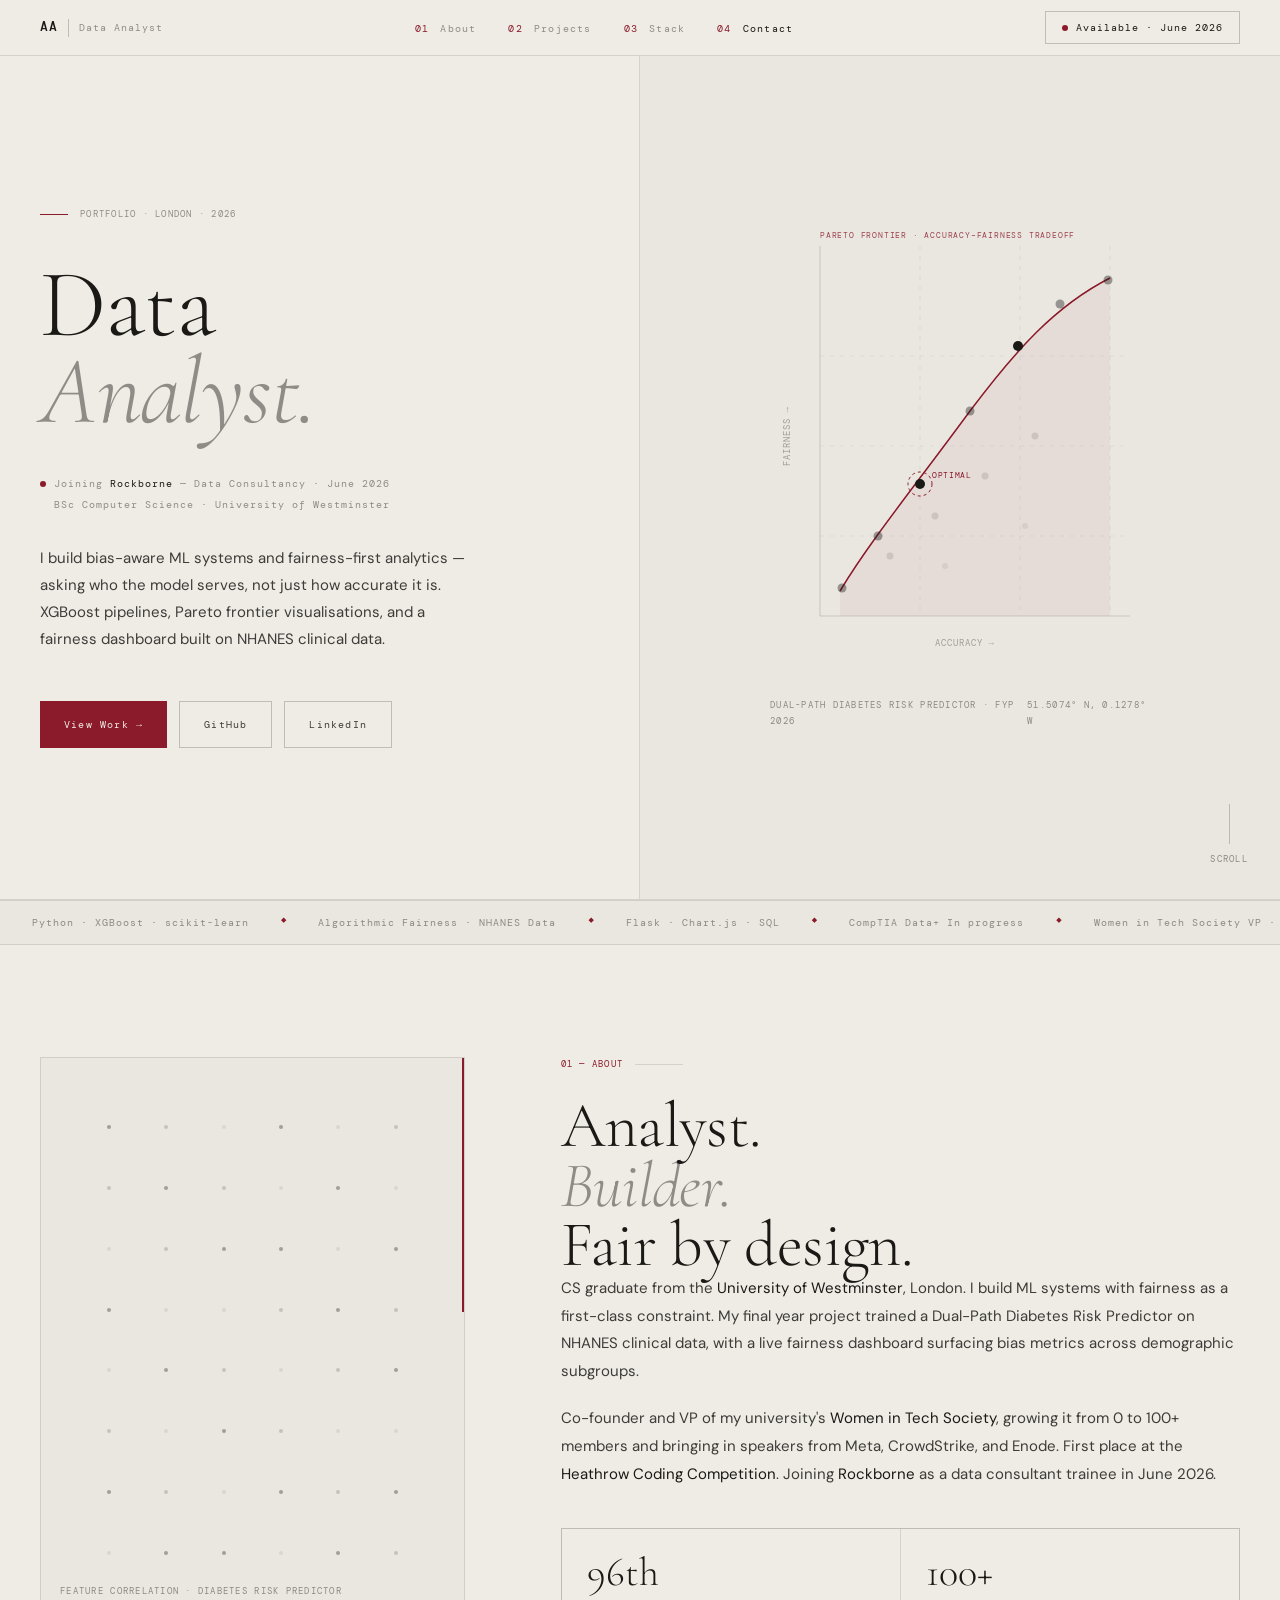
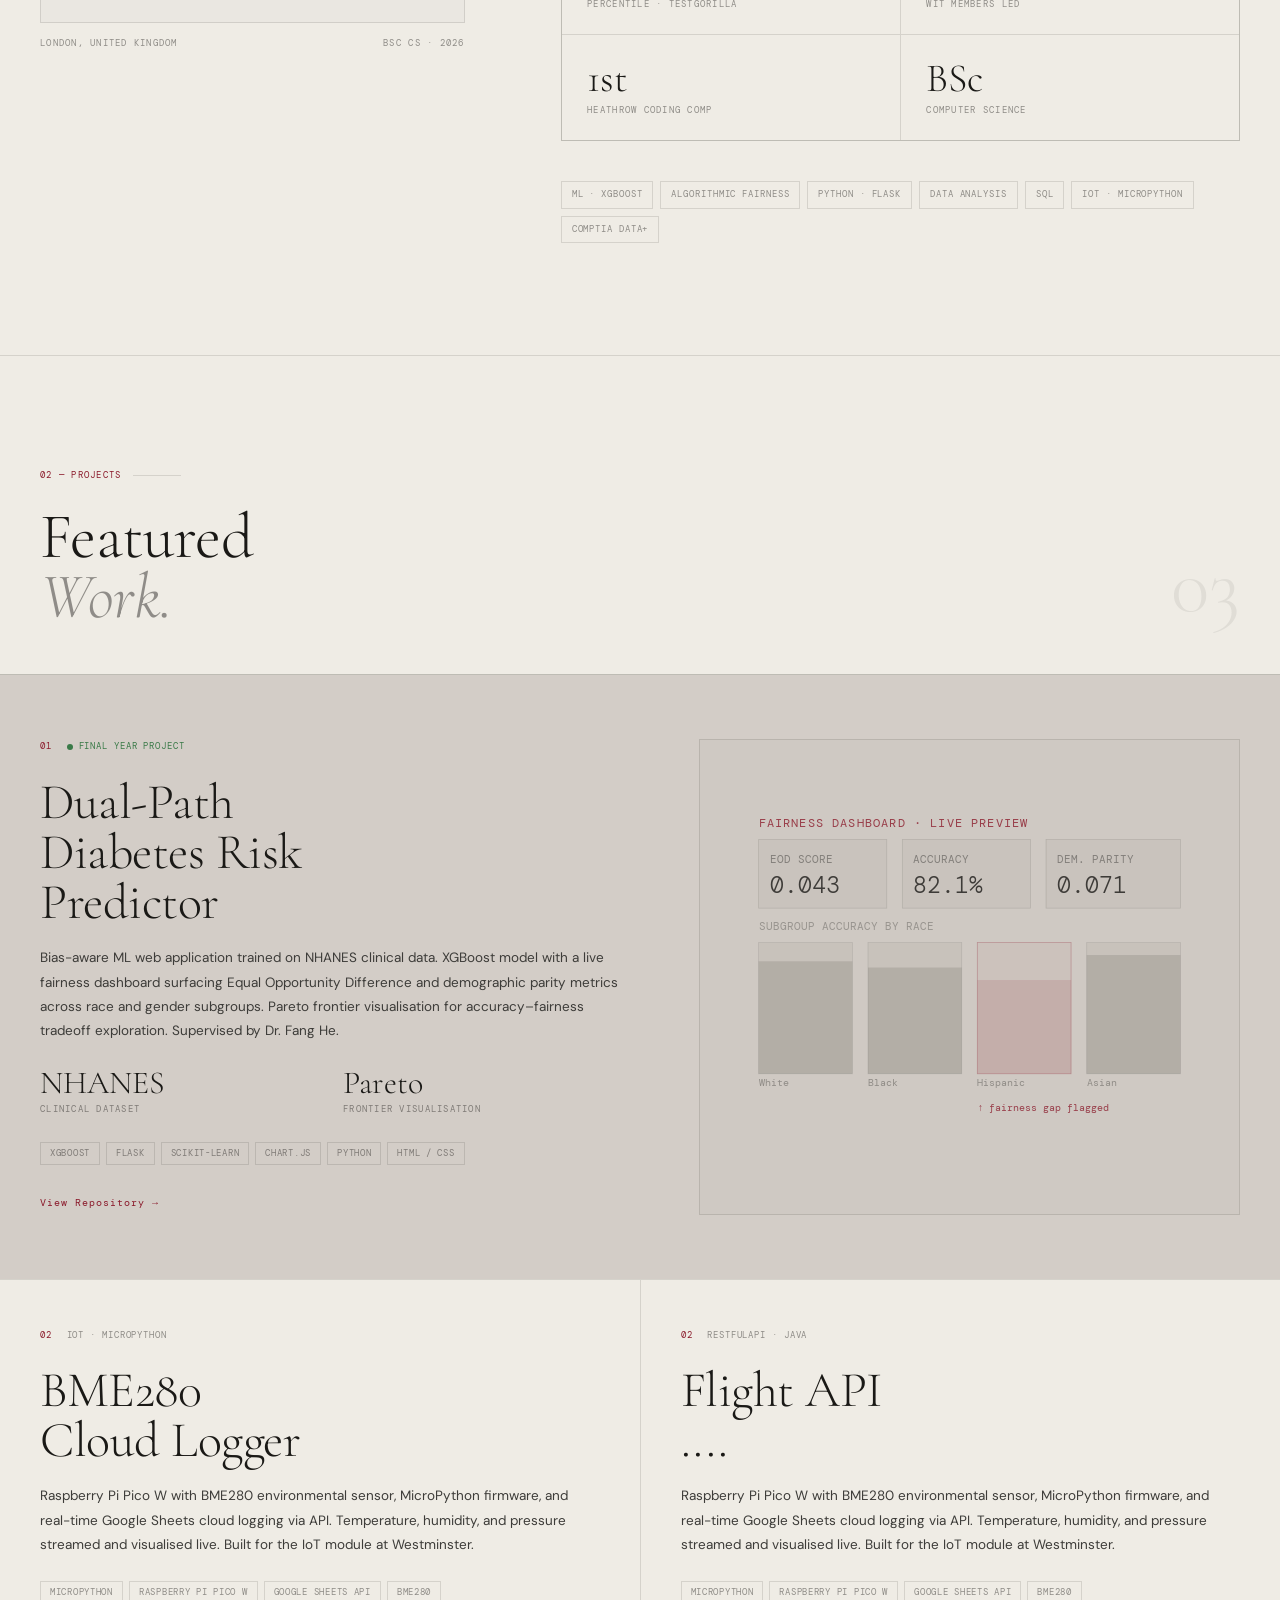
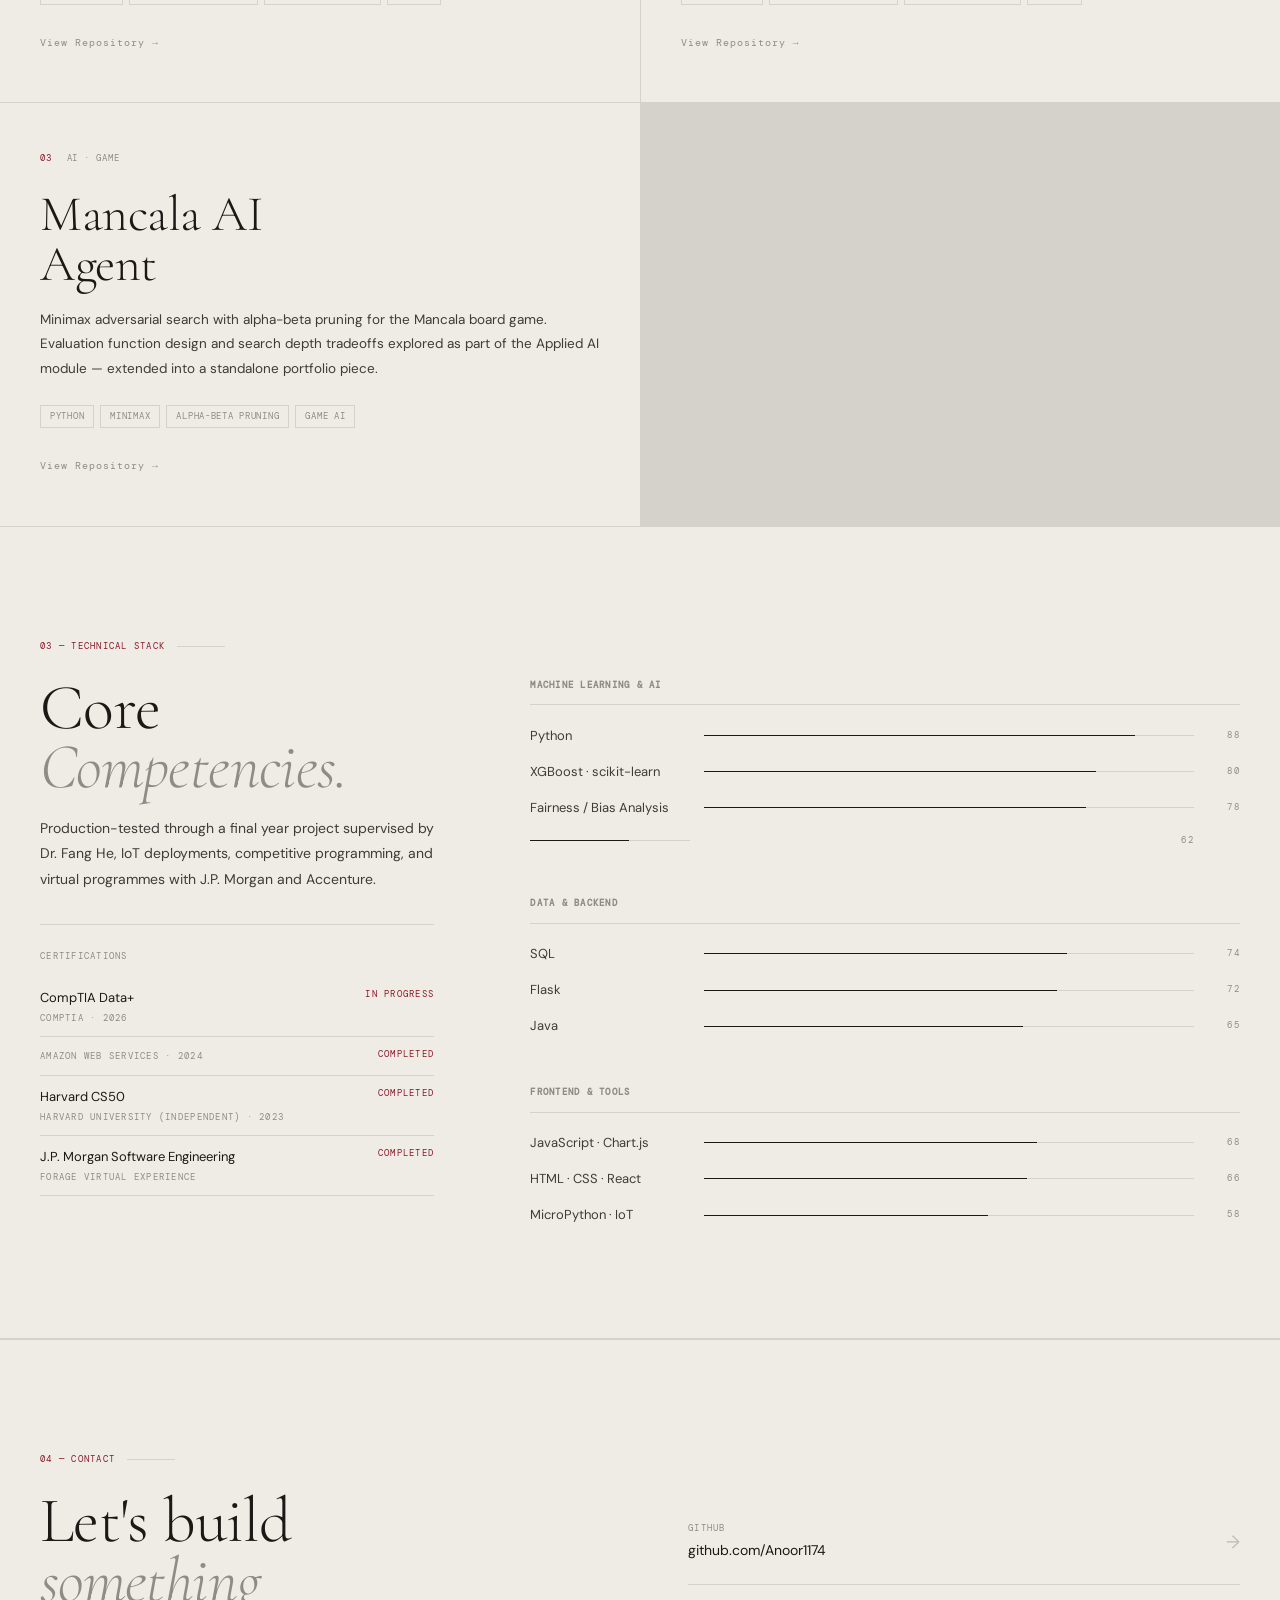
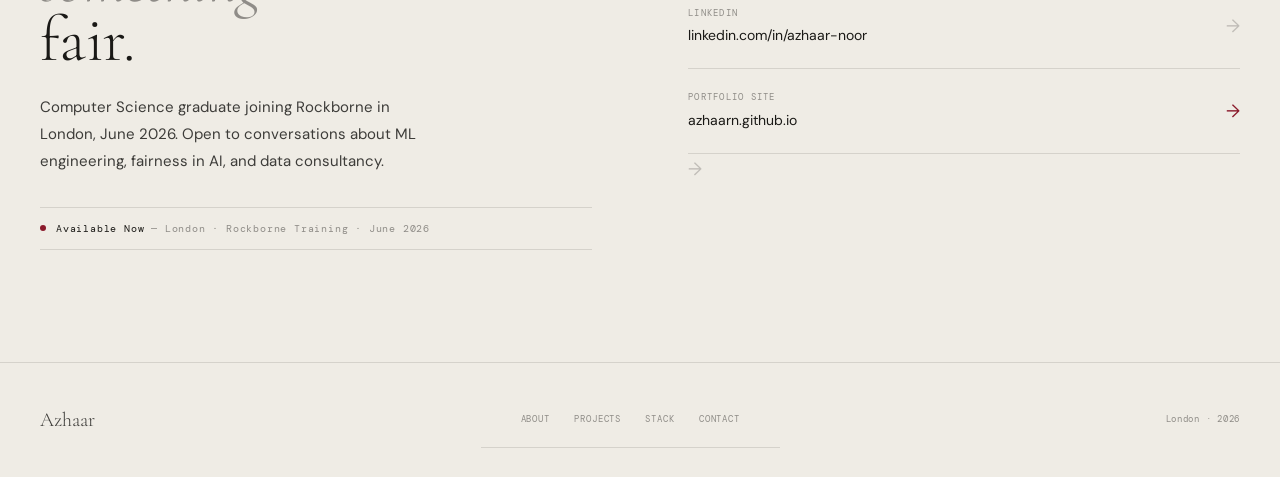
==== commit 7881d9f3: "Updated info" ====
--- a/index.html
+++ b/index.html
@@ -131,7 +131,6 @@
       <span class="mq-item">Algorithmic Fairness · NHANES Data</span><span class="mq-dot">◆</span>
       <span class="mq-item">Flask · Chart.js · SQL</span><span class="mq-dot">◆</span>
       <span class="mq-item">CompTIA Data+ In progress</span><span class="mq-dot">◆</span>
-      <span class="mq-item">AWS Generative AI Programme</span><span class="mq-dot">◆</span>
       <span class="mq-item">Women in Tech Society VP · 100+ Members</span><span class="mq-dot">◆</span>
       <span class="mq-item">Rockborne · Data Consultancy · 2026</span><span class="mq-dot">◆</span>
       <span class="mq-item">Heathrow Coding Competition · 1st Place</span><span class="mq-dot">◆</span>
@@ -140,7 +139,6 @@
       <span class="mq-item">Algorithmic Fairness · NHANES Data</span><span class="mq-dot">◆</span>
       <span class="mq-item">Flask · Chart.js · SQL</span><span class="mq-dot">◆</span>
       <span class="mq-item">CompTIA Data+ In progress</span><span class="mq-dot">◆</span>
-      <span class="mq-item">AWS Generative AI Programme</span><span class="mq-dot">◆</span>
       <span class="mq-item">Women in Tech Society VP · 100+ Members</span><span class="mq-dot">◆</span>
       <span class="mq-item">Rockborne · Data Consultancy · 2026</span><span class="mq-dot">◆</span>
       <span class="mq-item">Heathrow Coding Competition · 1st Place</span><span class="mq-dot">◆</span>
@@ -190,10 +188,10 @@
         </h2>
         <div class="about-body reveal reveal-delay-1">
           <p>
-            CS graduate from the <strong>University of Westminster</strong>, London. I build ML systems with fairness as a first-class constraint — not an afterthought. My final year project trained a Dual-Path Diabetes Risk Predictor on NHANES clinical data, with a live fairness dashboard surfacing bias metrics across demographic subgroups.
+            CS graduate from the <strong>University of Westminster</strong>, London. I build ML systems with fairness as a first-class constraint. My final year project trained a Dual-Path Diabetes Risk Predictor on NHANES clinical data, with a live fairness dashboard surfacing bias metrics across demographic subgroups.
           </p>
           <p>
-            Co-founder and VP of my university's <strong>Women in Tech Society</strong>, growing it from 30 to 100+ members and bringing in speakers from Meta, CrowdStrike, and Enode. First place at the <strong>Heathrow Coding Competition</strong>. Joining <strong>Rockborne</strong> as a data consultant in June 2026.
+            Co-founder and VP of my university's <strong>Women in Tech Society</strong>, growing it from 0 to 100+ members and bringing in speakers from Meta, CrowdStrike, and Enode. First place at the <strong>Heathrow Coding Competition</strong>. Joining <strong>Rockborne</strong> as a data consultant trainee in June 2026.
           </p>
         </div>
         <div class="stats-grid reveal reveal-delay-2">
@@ -220,7 +218,6 @@
           <span class="tag">Python · Flask</span>
           <span class="tag">Data Analysis</span>
           <span class="tag">SQL</span>
-          <span class="tag">AWS SageMaker</span>
           <span class="tag">IoT · MicroPython</span>
           <span class="tag">CompTIA Data+</span>
         </div>
@@ -339,6 +336,27 @@
         </ul>
         <a href="https://github.com/Anoor1174/BME280-Cloud-Logger" target="_blank" rel="noopener" class="proj-link">View Repository →</a>
       </article>
+     
+
+
+     <!-- ── PROJECT 02: IoT ── -->
+      <article class="proj-card reveal">
+        <div class="proj-meta">
+          <span class="label crimson proj-idx">02</span>
+          <span class="proj-badge">RestfulAPI · Java</span>
+        </div>
+        <h3 class="proj-h3">Flight API<br> ....</h3>
+        <p class="proj-desc">
+          Raspberry Pi Pico W with BME280 environmental sensor, MicroPython firmware, and real-time Google Sheets cloud logging via API. Temperature, humidity, and pressure streamed and visualised live. Built for the IoT module at Westminster.
+        </p>
+        <ul class="proj-tags">
+          <li class="proj-tag">MicroPython</li>
+          <li class="proj-tag">Raspberry Pi Pico W</li>
+          <li class="proj-tag">Google Sheets API</li>
+          <li class="proj-tag">BME280</li>
+        </ul>
+        <a href="https://github.com/Anoor1174/BME280-Cloud-Logger" target="_blank" rel="noopener" class="proj-link">View Repository →</a>
+      </article>
 
       <!-- ── PROJECT 03: Mancala AI ── -->
       <article class="proj-card reveal reveal-delay-1">
@@ -385,7 +403,6 @@
           </div>
           <div class="cert-item">
             <div>
-              <div class="cert-name">AWS Generative AI Programme</div>
               <div class="cert-issuer label">Amazon Web Services · 2024</div>
             </div>
             <span class="label crimson">Completed</span>
@@ -427,7 +444,6 @@
               <span class="sk-val label">78</span>
             </div>
             <div class="skill-row">
-              <span class="sk-name">AWS SageMaker</span>
               <div class="sk-track"><div class="sk-fill" style="width:62%"></div></div>
               <span class="sk-val label">62</span>
             </div>
